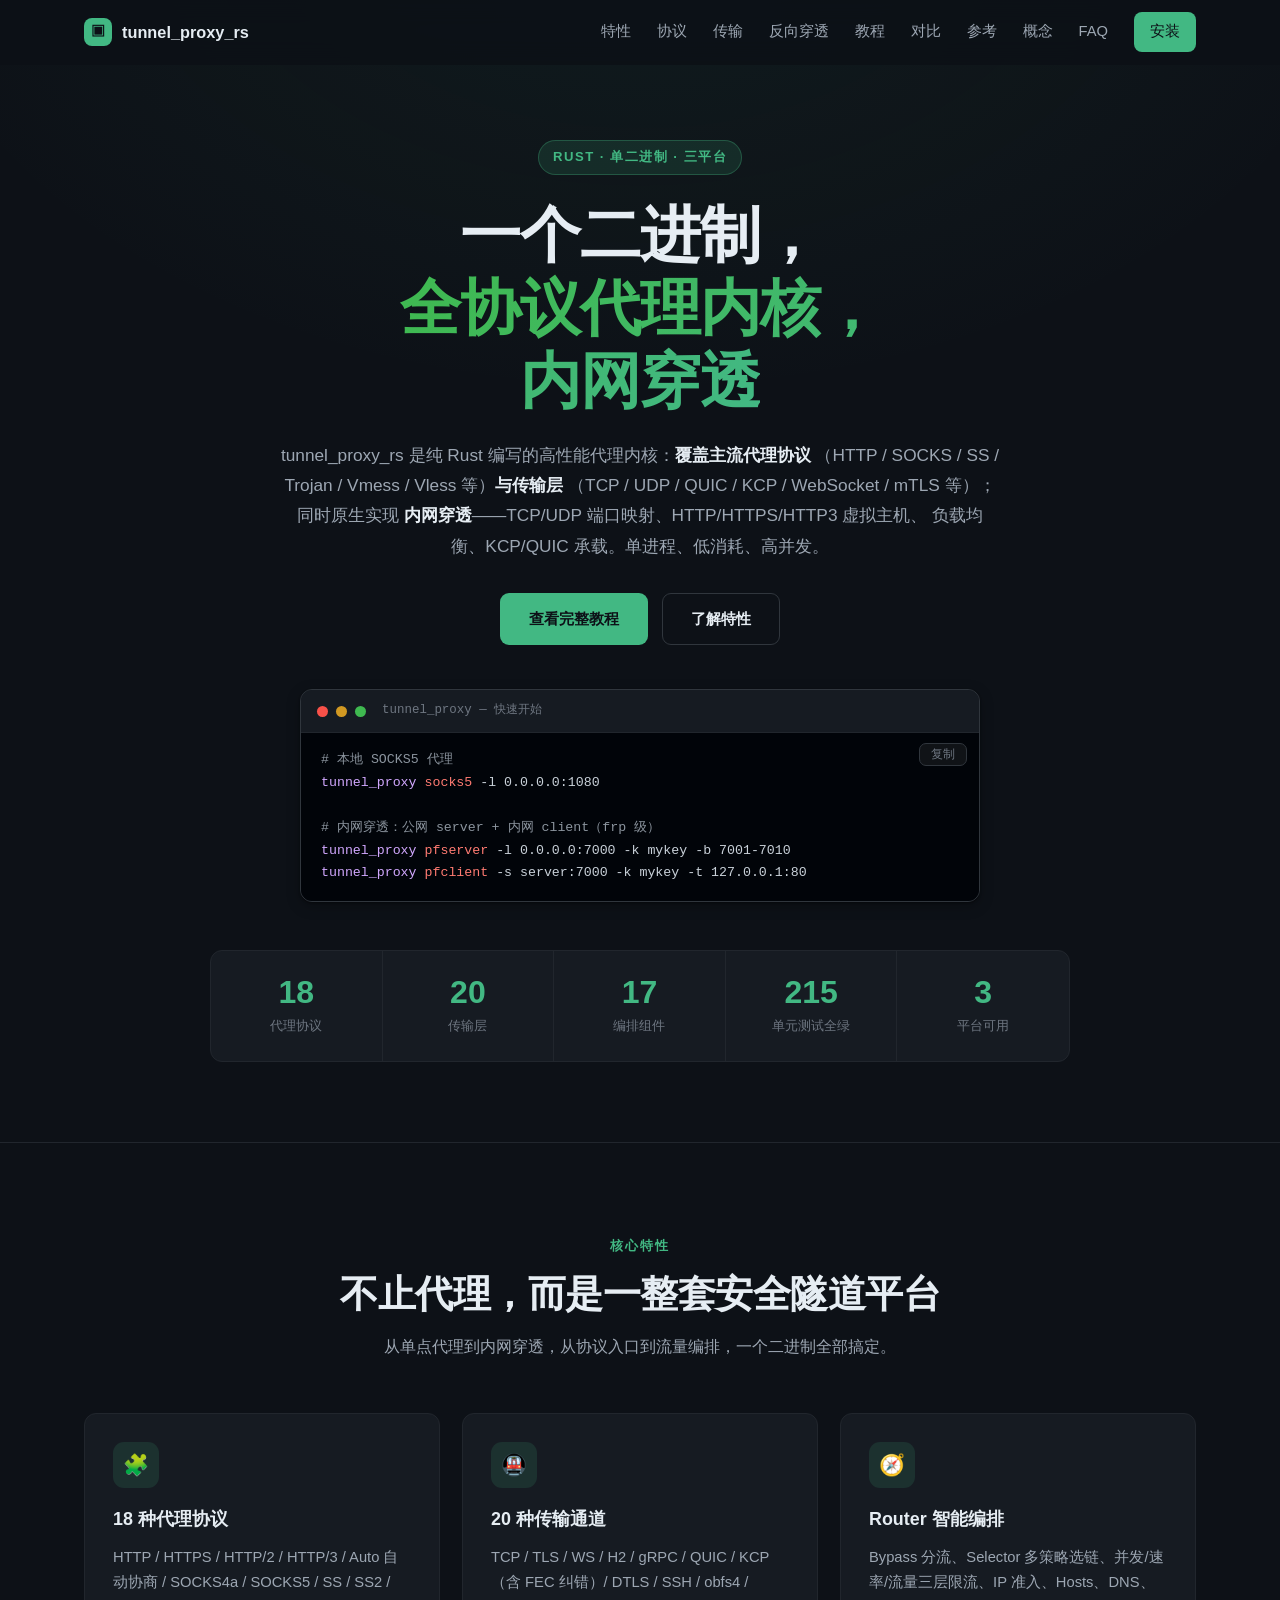
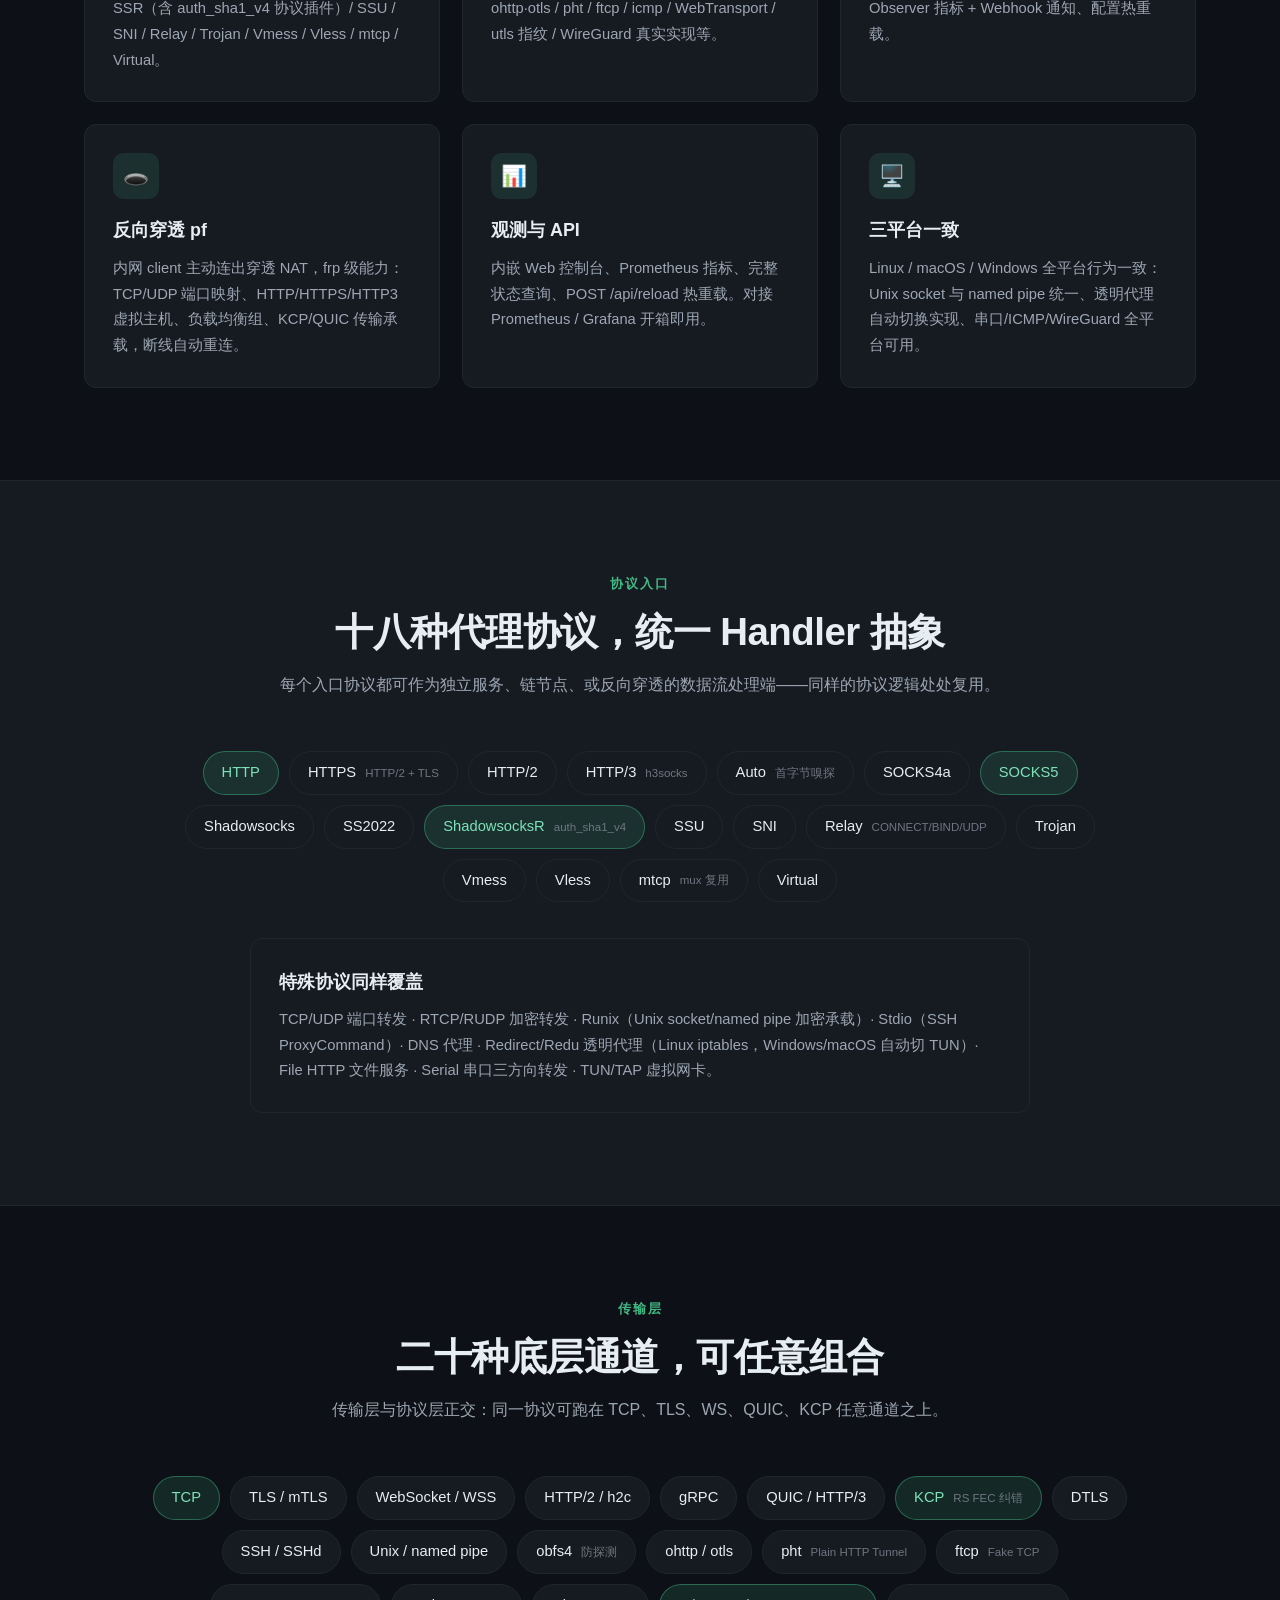
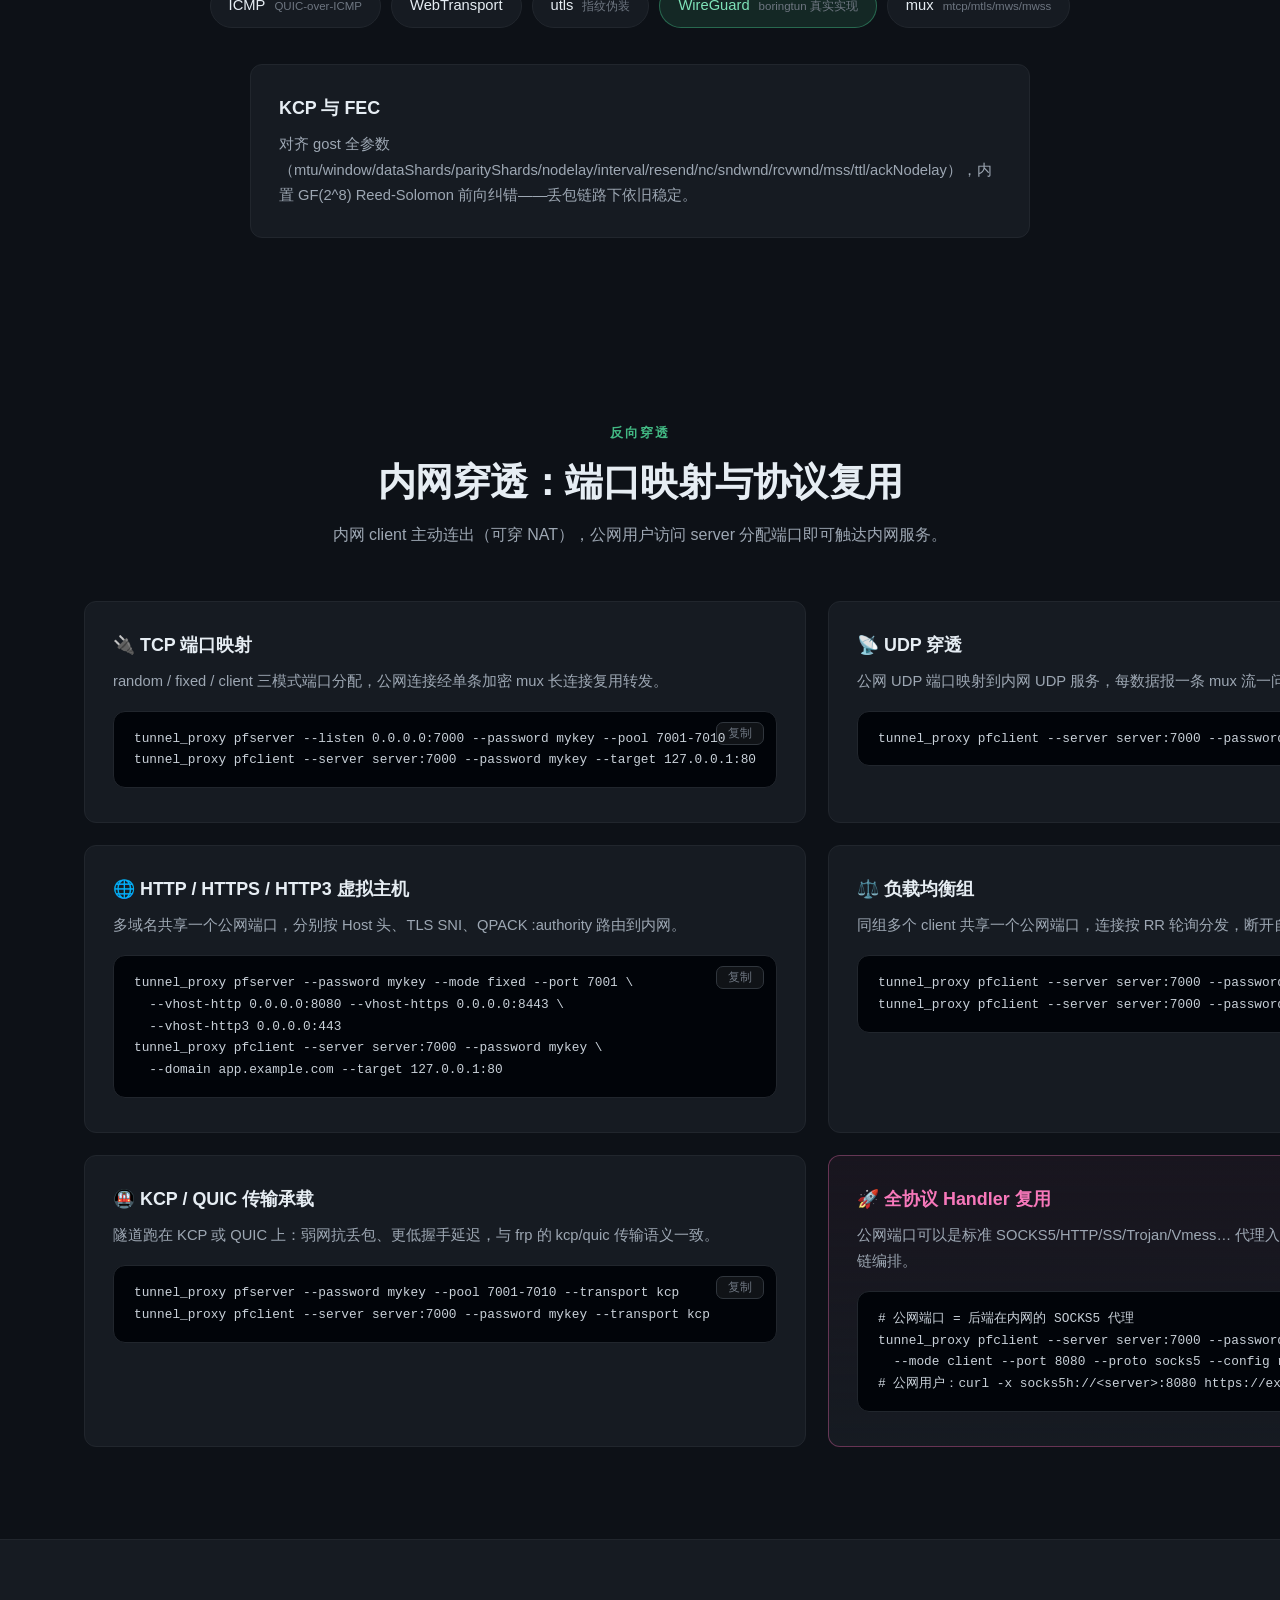
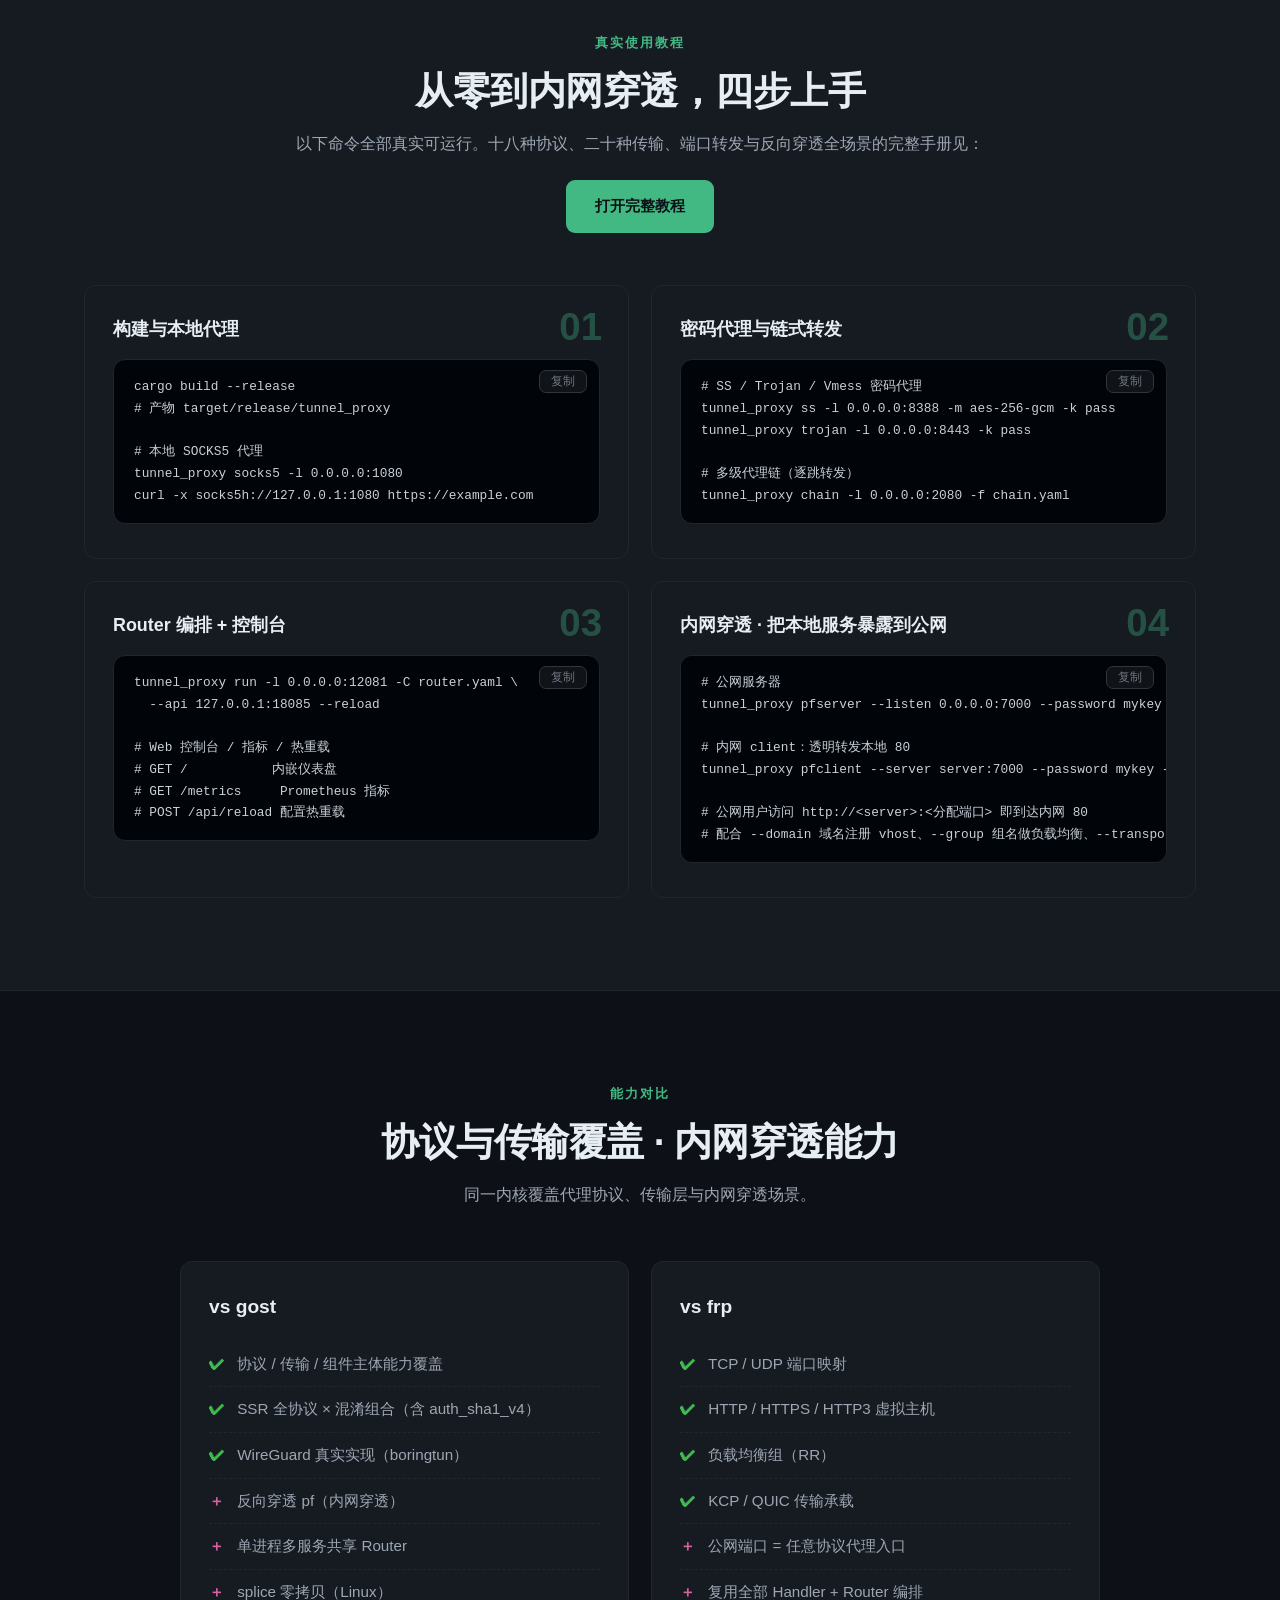
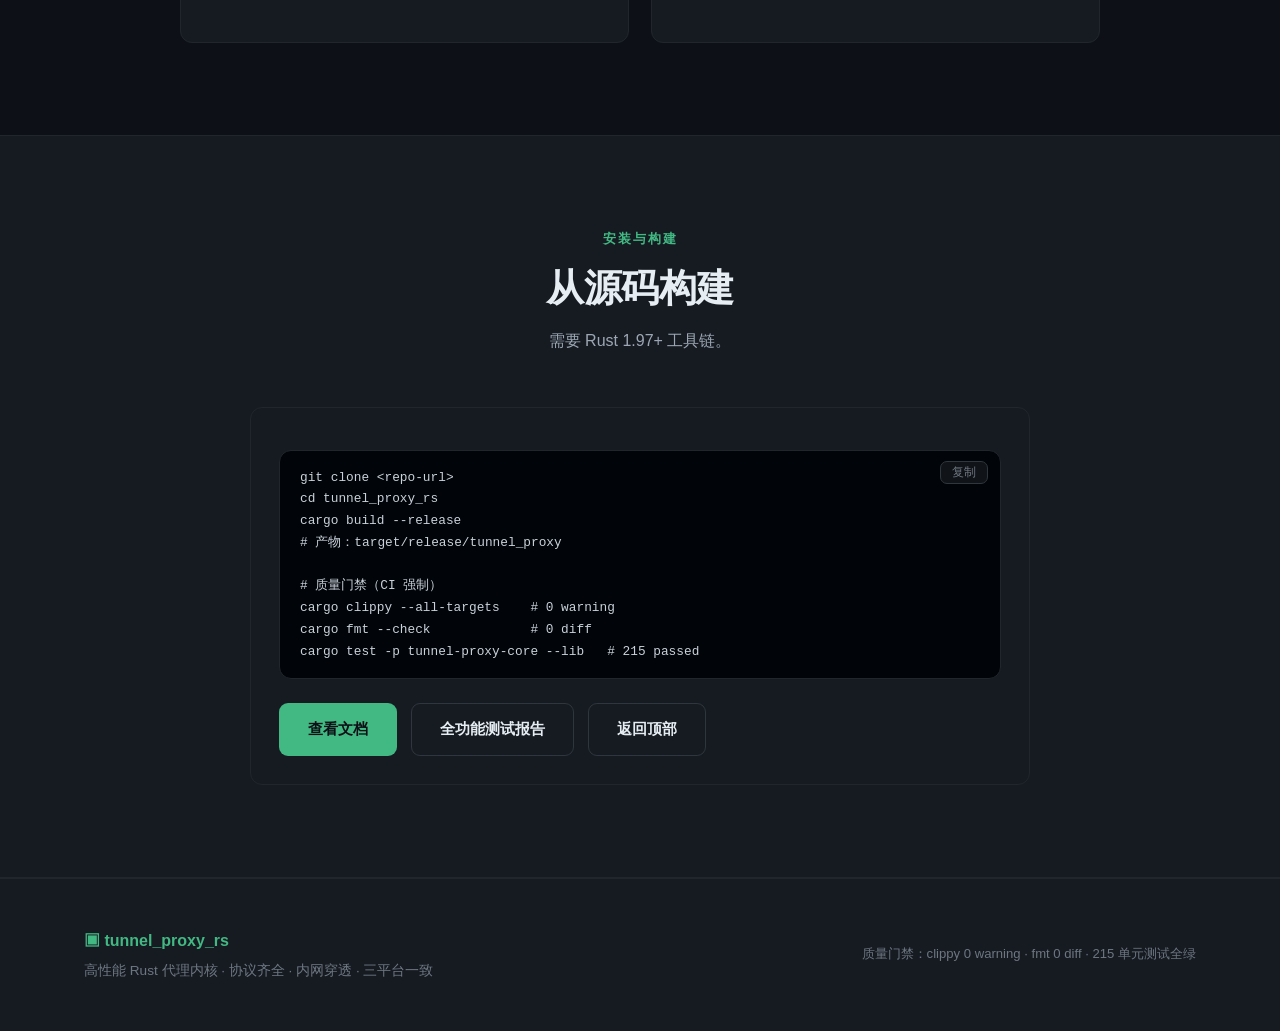
==== index.html @ f5d6103a "up" ====
<!DOCTYPE html>
<html lang="zh-CN">
<head>
<meta charset="UTF-8">
<meta name="viewport" content="width=device-width, initial-scale=1.0">
<title>tunnel_proxy_rs — 全协议代理内核 · 内网穿透</title>
<meta name="description" content="用 Rust 编写的高性能代理内核：覆盖主流代理协议、传输与编排能力，并原生实现内网穿透（TCP/UDP/vhost 全家族/负载均衡/KCP·QUIC 承载）。单一二进制，三平台可用。">
<link rel="stylesheet" href="css/style.css">
<link rel="icon" href="data:image/svg+xml,<svg xmlns='http://www.w3.org/2000/svg' viewBox='0 0 100 100'><text y='.9em' font-size='90'>🕳️</text></svg>">
</head>
<body>

<!-- ======= 导航 ======= -->
<header class="nav" id="nav">
  <div class="nav-inner">
    <a class="brand" href="#top">
      <span class="brand-logo">▣</span>
      <span class="brand-name">tunnel_proxy_rs</span>
    </a>
    <nav class="nav-links">
      <a href="#features">特性</a>
      <a href="#protocols">协议</a>
      <a href="#transports">传输</a>
      <a href="#pf">反向穿透</a>
      <a href="#tutorial">教程</a>
      <a href="#compare">对比</a>
      <a href="reference.html">参考</a>
      <a href="concepts.html">概念</a>
      <a href="faq.html">FAQ</a>
      <a class="nav-cta" href="install.html">安装</a>
    </nav>
    <button class="nav-toggle" id="navToggle" aria-label="菜单">☰</button>
  </div>
</header>

<!-- ======= Hero ======= -->
<section class="hero" id="top">
  <div class="hero-glow"></div>
  <div class="container hero-inner">
    <p class="hero-eyebrow">Rust · 单二进制 · 三平台</p>
    <h1 class="hero-title">
      一个二进制，<br>
      <span class="gradient-text">全协议代理内核，<br>内网穿透</span>
    </h1>
    <p class="hero-sub">
      tunnel_proxy_rs 是纯 Rust 编写的高性能代理内核：<strong>覆盖主流代理协议</strong>
      （HTTP / SOCKS / SS / Trojan / Vmess / Vless 等）<strong>与传输层</strong>
      （TCP / UDP / QUIC / KCP / WebSocket / mTLS 等）；同时原生实现
      <strong>内网穿透</strong>——TCP/UDP 端口映射、HTTP/HTTPS/HTTP3 虚拟主机、
      负载均衡、KCP/QUIC 承载。单进程、低消耗、高并发。
    </p>
    <div class="hero-actions">
      <a class="btn btn-primary" href="tutorial.html">查看完整教程</a>
      <a class="btn btn-ghost" href="#features">了解特性</a>
    </div>
    <div class="hero-window">
      <div class="window-bar">
        <span class="window-dot r"></span>
        <span class="window-dot y"></span>
        <span class="window-dot g"></span>
        <span class="window-title">tunnel_proxy — 快速开始</span>
      </div>
      <div class="window-body">
        <pre><code><span class="c-dim"># 本地 SOCKS5 代理</span>
<span class="c-fn">tunnel_proxy</span> <span class="c-key">socks5</span> -l 0.0.0.0:1080

<span class="c-dim"># 内网穿透：公网 server + 内网 client（frp 级）</span>
<span class="c-fn">tunnel_proxy</span> <span class="c-key">pfserver</span> -l 0.0.0.0:7000 -k mykey -b 7001-7010
<span class="c-fn">tunnel_proxy</span> <span class="c-key">pfclient</span> -s server:7000 -k mykey -t 127.0.0.1:80</code></pre>
      </div>
    </div>
    <div class="hero-stats">
      <div class="stat"><b data-count="18">0</b><span>代理协议</span></div>
      <div class="stat"><b data-count="20">0</b><span>传输层</span></div>
      <div class="stat"><b data-count="17">0</b><span>编排组件</span></div>
      <div class="stat"><b data-count="215">0</b><span>单元测试全绿</span></div>
      <div class="stat"><b data-count="3">0</b><span>平台可用</span></div>
    </div>
  </div>
</section>

<!-- ======= 特性 ======= -->
<section class="section" id="features">
  <div class="container">
    <div class="section-head">
      <p class="eyebrow">核心特性</p>
      <h2 class="section-title">不止代理，而是一整套安全隧道平台</h2>
      <p class="section-desc">从单点代理到内网穿透，从协议入口到流量编排，一个二进制全部搞定。</p>
    </div>
    <div class="feature-grid">
      <div class="card feature-card">
        <div class="card-icon">🧩</div>
        <h3>18 种代理协议</h3>
        <p>HTTP / HTTPS / HTTP/2 / HTTP/3 / Auto 自动协商 / SOCKS4a / SOCKS5 / SS / SS2 / SSR（含 auth_sha1_v4 协议插件）/ SSU / SNI / Relay / Trojan / Vmess / Vless / mtcp / Virtual。</p>
      </div>
      <div class="card feature-card">
        <div class="card-icon">🚇</div>
        <h3>20 种传输通道</h3>
        <p>TCP / TLS / WS / H2 / gRPC / QUIC / KCP（含 FEC 纠错）/ DTLS / SSH / obfs4 / ohttp·otls / pht / ftcp / icmp / WebTransport / utls 指纹 / WireGuard 真实实现等。</p>
      </div>
      <div class="card feature-card">
        <div class="card-icon">🧭</div>
        <h3>Router 智能编排</h3>
        <p>Bypass 分流、Selector 多策略选链、并发/速率/流量三层限流、IP 准入、Hosts、DNS、Observer 指标 + Webhook 通知、配置热重载。</p>
      </div>
      <div class="card feature-card">
        <div class="card-icon">🕳️</div>
        <h3>反向穿透 pf</h3>
        <p>内网 client 主动连出穿透 NAT，frp 级能力：TCP/UDP 端口映射、HTTP/HTTPS/HTTP3 虚拟主机、负载均衡组、KCP/QUIC 传输承载，断线自动重连。</p>
      </div>
      <div class="card feature-card">
        <div class="card-icon">📊</div>
        <h3>观测与 API</h3>
        <p>内嵌 Web 控制台、Prometheus 指标、完整状态查询、POST /api/reload 热重载。对接 Prometheus / Grafana 开箱即用。</p>
      </div>
      <div class="card feature-card">
        <div class="card-icon">🖥️</div>
        <h3>三平台一致</h3>
        <p>Linux / macOS / Windows 全平台行为一致：Unix socket 与 named pipe 统一、透明代理自动切换实现、串口/ICMP/WireGuard 全平台可用。</p>
      </div>
    </div>
  </div>
</section>

<!-- ======= 协议 ======= -->
<section class="section section-alt" id="protocols">
  <div class="container">
    <div class="section-head">
      <p class="eyebrow">协议入口</p>
      <h2 class="section-title">十八种代理协议，统一 Handler 抽象</h2>
      <p class="section-desc">每个入口协议都可作为独立服务、链节点、或反向穿透的数据流处理端——同样的协议逻辑处处复用。</p>
    </div>
    <div class="badge-cloud">
      <span class="badge badge-hot">HTTP</span>
      <span class="badge">HTTPS<span class="badge-sub">HTTP/2 + TLS</span></span>
      <span class="badge">HTTP/2</span>
      <span class="badge">HTTP/3<span class="badge-sub">h3socks</span></span>
      <span class="badge">Auto<span class="badge-sub">首字节嗅探</span></span>
      <span class="badge">SOCKS4a</span>
      <span class="badge badge-hot">SOCKS5</span>
      <span class="badge">Shadowsocks</span>
      <span class="badge">SS2022</span>
      <span class="badge badge-hot">ShadowsocksR<span class="badge-sub">auth_sha1_v4</span></span>
      <span class="badge">SSU</span>
      <span class="badge">SNI</span>
      <span class="badge">Relay<span class="badge-sub">CONNECT/BIND/UDP</span></span>
      <span class="badge">Trojan</span>
      <span class="badge">Vmess</span>
      <span class="badge">Vless</span>
      <span class="badge">mtcp<span class="badge-sub">mux 复用</span></span>
      <span class="badge">Virtual</span>
    </div>
    <div class="proto-note card">
      <h3>特殊协议同样覆盖</h3>
      <p>TCP/UDP 端口转发 · RTCP/RUDP 加密转发 · Runix（Unix socket/named pipe 加密承载）· Stdio（SSH ProxyCommand）· DNS 代理 · Redirect/Redu 透明代理（Linux iptables，Windows/macOS 自动切 TUN）· File HTTP 文件服务 · Serial 串口三方向转发 · TUN/TAP 虚拟网卡。</p>
    </div>
  </div>
</section>

<!-- ======= 传输 ======= -->
<section class="section" id="transports">
  <div class="container">
    <div class="section-head">
      <p class="eyebrow">传输层</p>
      <h2 class="section-title">二十种底层通道，可任意组合</h2>
      <p class="section-desc">传输层与协议层正交：同一协议可跑在 TCP、TLS、WS、QUIC、KCP 任意通道之上。</p>
    </div>
    <div class="badge-cloud">
      <span class="badge badge-hot">TCP</span>
      <span class="badge">TLS / mTLS</span>
      <span class="badge">WebSocket / WSS</span>
      <span class="badge">HTTP/2 / h2c</span>
      <span class="badge">gRPC</span>
      <span class="badge">QUIC / HTTP/3</span>
      <span class="badge badge-hot">KCP<span class="badge-sub">RS FEC 纠错</span></span>
      <span class="badge">DTLS</span>
      <span class="badge">SSH / SSHd</span>
      <span class="badge">Unix / named pipe</span>
      <span class="badge">obfs4<span class="badge-sub">防探测</span></span>
      <span class="badge">ohttp / otls</span>
      <span class="badge">pht<span class="badge-sub">Plain HTTP Tunnel</span></span>
      <span class="badge">ftcp<span class="badge-sub">Fake TCP</span></span>
      <span class="badge">ICMP<span class="badge-sub">QUIC-over-ICMP</span></span>
      <span class="badge">WebTransport</span>
      <span class="badge">utls<span class="badge-sub">指纹伪装</span></span>
      <span class="badge badge-hot">WireGuard<span class="badge-sub">boringtun 真实实现</span></span>
      <span class="badge">mux<span class="badge-sub">mtcp/mtls/mws/mwss</span></span>
    </div>
    <div class="transport-note card">
      <h3>KCP 与 FEC</h3>
      <p>对齐 gost 全参数（mtu/window/dataShards/parityShards/nodelay/interval/resend/nc/sndwnd/rcvwnd/mss/ttl/ackNodelay），内置 GF(2^8) Reed-Solomon 前向纠错——丢包链路下依旧稳定。</p>
    </div>
  </div>
</section>

<!-- ======= 反向穿透 pf ======= -->
<section class="section section-pf" id="pf">
  <div class="container">
    <div class="section-head">
      <p class="eyebrow">反向穿透</p>
      <h2 class="section-title">内网穿透：端口映射与协议复用</h2>
      <p class="section-desc">内网 client 主动连出（可穿 NAT），公网用户访问 server 分配端口即可触达内网服务。</p>
    </div>
    <div class="pf-grid">
      <div class="card pf-card">
        <h3>🔌 TCP 端口映射</h3>
        <p>random / fixed / client 三模式端口分配，公网连接经单条加密 mux 长连接复用转发。</p>
        <pre><code>tunnel_proxy pfserver --listen 0.0.0.0:7000 --password mykey --pool 7001-7010
tunnel_proxy pfclient --server server:7000 --password mykey --target 127.0.0.1:80</code></pre>
      </div>
      <div class="card pf-card">
        <h3>📡 UDP 穿透</h3>
        <p>公网 UDP 端口映射到内网 UDP 服务，每数据报一条 mux 流一问一答（DNS 等场景）。</p>
        <pre><code>tunnel_proxy pfclient --server server:7000 --password mykey --udp 127.0.0.1:5353</code></pre>
      </div>
      <div class="card pf-card">
        <h3>🌐 HTTP / HTTPS / HTTP3 虚拟主机</h3>
        <p>多域名共享一个公网端口，分别按 Host 头、TLS SNI、QPACK :authority 路由到内网。</p>
        <pre><code>tunnel_proxy pfserver --password mykey --mode fixed --port 7001 \
  --vhost-http 0.0.0.0:8080 --vhost-https 0.0.0.0:8443 \
  --vhost-http3 0.0.0.0:443
tunnel_proxy pfclient --server server:7000 --password mykey \
  --domain app.example.com --target 127.0.0.1:80</code></pre>
      </div>
      <div class="card pf-card">
        <h3>⚖️ 负载均衡组</h3>
        <p>同组多个 client 共享一个公网端口，连接按 RR 轮询分发，断开自动移出成员。</p>
        <pre><code>tunnel_proxy pfclient --server server:7000 --password mykey --group web --target 127.0.0.1:8081
tunnel_proxy pfclient --server server:7000 --password mykey --group web --target 127.0.0.1:8082</code></pre>
      </div>
      <div class="card pf-card">
        <h3>🚇 KCP / QUIC 传输承载</h3>
        <p>隧道跑在 KCP 或 QUIC 上：弱网抗丢包、更低握手延迟，与 frp 的 kcp/quic 传输语义一致。</p>
        <pre><code>tunnel_proxy pfserver --password mykey --pool 7001-7010 --transport kcp
tunnel_proxy pfclient --server server:7000 --password mykey --transport kcp</code></pre>
      </div>
      <div class="card pf-card pf-card-highlight">
        <h3>🚀 全协议 Handler 复用</h3>
        <p>公网端口可以是标准 SOCKS5/HTTP/SS/Trojan/Vmess… 代理入口，协议解析全部发生在内网侧，还能挂载 Router 链编排。</p>
        <pre><code># 公网端口 = 后端在内网的 SOCKS5 代理
tunnel_proxy pfclient --server server:7000 --password mykey \
  --mode client --port 8080 --proto socks5 --config router.yaml
# 公网用户：curl -x socks5h://&lt;server&gt;:8080 https://example.com</code></pre>
      </div>
    </div>
  </div>
</section>

<!-- ======= 教程 ======= -->
<section class="section section-alt" id="tutorial">
  <div class="container">
    <div class="section-head">
      <p class="eyebrow">真实使用教程</p>
      <h2 class="section-title">从零到内网穿透，四步上手</h2>
      <p class="section-desc">以下命令全部真实可运行。十八种协议、二十种传输、端口转发与反向穿透全场景的完整手册见：</p>
      <div style="margin-top: 22px;">
        <a class="btn btn-primary" href="tutorial.html">打开完整教程</a>
      </div>
    </div>

    <div class="tutorial-grid">
      <div class="tutorial-step card">
        <div class="step-num">01</div>
        <h3>构建与本地代理</h3>
        <pre><code>cargo build --release
# 产物 target/release/tunnel_proxy

# 本地 SOCKS5 代理
tunnel_proxy socks5 -l 0.0.0.0:1080
curl -x socks5h://127.0.0.1:1080 https://example.com</code></pre>
      </div>

      <div class="tutorial-step card">
        <div class="step-num">02</div>
        <h3>密码代理与链式转发</h3>
        <pre><code># SS / Trojan / Vmess 密码代理
tunnel_proxy ss -l 0.0.0.0:8388 -m aes-256-gcm -k pass
tunnel_proxy trojan -l 0.0.0.0:8443 -k pass

# 多级代理链（逐跳转发）
tunnel_proxy chain -l 0.0.0.0:2080 -f chain.yaml</code></pre>
      </div>

      <div class="tutorial-step card">
        <div class="step-num">03</div>
        <h3>Router 编排 + 控制台</h3>
        <pre><code>tunnel_proxy run -l 0.0.0.0:12081 -C router.yaml \
  --api 127.0.0.1:18085 --reload

# Web 控制台 / 指标 / 热重载
# GET /           内嵌仪表盘
# GET /metrics     Prometheus 指标
# POST /api/reload 配置热重载</code></pre>
      </div>

      <div class="tutorial-step card">
        <div class="step-num">04</div>
        <h3>内网穿透 · 把本地服务暴露到公网</h3>
        <pre><code># 公网服务器
tunnel_proxy pfserver --listen 0.0.0.0:7000 --password mykey --pool 7001-7010

# 内网 client：透明转发本地 80
tunnel_proxy pfclient --server server:7000 --password mykey --target 127.0.0.1:80

# 公网用户访问 http://&lt;server&gt;:&lt;分配端口&gt; 即到达内网 80
# 配合 --domain 域名注册 vhost、--group 组名做负载均衡、--transport 换 KCP/QUIC</code></pre>
      </div>
    </div>
  </div>
</section>

<!-- ======= 对比 ======= -->
<section class="section" id="compare">
  <div class="container">
    <div class="section-head">
      <p class="eyebrow">能力对比</p>
      <h2 class="section-title">协议与传输覆盖 · 内网穿透能力</h2>
      <p class="section-desc">同一内核覆盖代理协议、传输层与内网穿透场景。</p>
    </div>
    <div class="compare-grid">
      <div class="card compare-card">
        <h3>vs gost</h3>
        <ul>
          <li><span class="ok">✔</span> 协议 / 传输 / 组件主体能力覆盖</li>
          <li><span class="ok">✔</span> SSR 全协议 × 混淆组合（含 auth_sha1_v4）</li>
          <li><span class="ok">✔</span> WireGuard 真实实现（boringtun）</li>
          <li><span class="plus">＋</span> 反向穿透 pf（内网穿透）</li>
          <li><span class="plus">＋</span> 单进程多服务共享 Router</li>
          <li><span class="plus">＋</span> splice 零拷贝（Linux）</li>
        </ul>
      </div>
      <div class="card compare-card">
        <h3>vs frp</h3>
        <ul>
          <li><span class="ok">✔</span> TCP / UDP 端口映射</li>
          <li><span class="ok">✔</span> HTTP / HTTPS / HTTP3 虚拟主机</li>
          <li><span class="ok">✔</span> 负载均衡组（RR）</li>
          <li><span class="ok">✔</span> KCP / QUIC 传输承载</li>
          <li><span class="plus">＋</span> 公网端口 = 任意协议代理入口</li>
          <li><span class="plus">＋</span> 复用全部 Handler + Router 编排</li>
        </ul>
      </div>
    </div>
  </div>
</section>

<!-- ======= 安装 ======= -->
<section class="section section-alt" id="install">
  <div class="container">
    <div class="section-head">
      <p class="eyebrow">安装与构建</p>
      <h2 class="section-title">从源码构建</h2>
      <p class="section-desc">需要 Rust 1.97+ 工具链。</p>
    </div>
    <div class="install-box card">
      <pre><code>git clone &lt;repo-url&gt;
cd tunnel_proxy_rs
cargo build --release
# 产物：target/release/tunnel_proxy

# 质量门禁（CI 强制）
cargo clippy --all-targets    # 0 warning
cargo fmt --check             # 0 diff
cargo test -p tunnel-proxy-core --lib   # 215 passed</code></pre>
      <div class="install-links">
        <a class="btn btn-primary" href="https://gost.run/" target="_blank" rel="noopener">查看文档</a>
        <a class="btn btn-ghost" href="../docs/test-report-2026-08-29.md">全功能测试报告</a>
        <a class="btn btn-ghost" href="#top">返回顶部</a>
      </div>
    </div>
  </div>
</section>

<!-- ======= 页脚 ======= -->
<footer class="footer">
  <div class="container footer-inner">
    <div>
      <p class="footer-brand">▣ tunnel_proxy_rs</p>
      <p class="footer-desc">高性能 Rust 代理内核 · 协议齐全 · 内网穿透 · 三平台一致</p>
    </div>
    <p class="footer-meta">质量门禁：clippy 0 warning · fmt 0 diff · 215 单元测试全绿</p>
  </div>
</footer>

<script src="js/main.js"></script>
</body>
</html>
---- css/style.css ----
/* ============================================================
   tunnel_proxy_rs 官网样式
   程序员友好暗色：GitHub Dark / VS Code Dark+ 风格
   中性深灰（非蓝青、非紫粉、非亮白），低饱和、专业、护眼
   强调色：克制绿 #42b883
   ============================================================ */
:root {
  --bg: #0d1117;
  --bg-alt: #161b22;
  --bg-soft: #161b22;
  --code-bg: #010409;
  --code-text: #c9d1d9;
  --code-keyword: #ff7b72;
  --code-string: #a5d6ff;
  --code-comment: #8b949e;
  --code-fn: #d2a8ff;
  --border: #21262d;
  --border-strong: #30363d;
  --text: #e6edf3;
  --text-dim: #9da7b3;
  --text-faint: #6e7681;
  --brand: #42b883;
  --brand-dark: #3fb950;
  --brand-soft: rgba(66, 184, 131, 0.14);
  --green: #3fb950;
  --amber: #d29922;
  --pink: #db61a2;
  --radius: 12px;
  --radius-sm: 8px;
  --shadow: 0 1px 2px rgba(0,0,0,0.4), 0 4px 14px rgba(0,0,0,0.25);
  --shadow-hover: 0 2px 4px rgba(0,0,0,0.4), 0 10px 26px rgba(66, 184, 131, 0.12);
  --mono: "JetBrains Mono", "Fira Code", "Cascadia Code", Consolas, monospace;
}

* { margin: 0; padding: 0; box-sizing: border-box; }
html { scroll-behavior: smooth; scroll-padding-top: 76px; }
body {
  font-family: -apple-system, BlinkMacSystemFont, "Segoe UI", "PingFang SC", "Hiragino Sans GB", "Microsoft YaHei", "Noto Sans SC", sans-serif;
  background: var(--bg);
  color: var(--text);
  line-height: 1.75;
  -webkit-font-smoothing: antialiased;
  overflow-x: hidden;
}
a { color: var(--brand); text-decoration: none; }
a:hover { color: #5cd699; }
code, kbd {
  font-family: var(--mono);
  font-size: 0.86em;
  background: var(--brand-soft);
  color: #7ee2b8;
  padding: 0.12em 0.4em;
  border-radius: 5px;
}
pre {
  background: var(--code-bg);
  border: 1px solid var(--border);
  border-radius: 12px;
  padding: 16px 20px;
  overflow-x: auto;
  margin: 14px 0 6px;
  position: relative;
}
pre code { background: none; border: none; padding: 0; color: var(--code-text); font-size: 0.8rem; line-height: 1.7; display: block; }
.c-dim { color: var(--code-comment); }
.c-key { color: var(--code-keyword); }
.c-str { color: var(--code-string); }
.c-fn { color: var(--code-fn); }
.container { max-width: 1160px; margin: 0 auto; padding: 0 24px; }

/* ============ 导航 ============ */
.nav {
  position: fixed; top: 0; left: 0; right: 0; z-index: 100;
  background: rgba(13, 17, 23, 0.82);
  backdrop-filter: blur(12px);
  -webkit-backdrop-filter: blur(12px);
  border-bottom: 1px solid transparent;
  transition: border-color 0.3s, box-shadow 0.3s;
}
.nav.scrolled { border-bottom-color: var(--border); box-shadow: 0 2px 12px rgba(0,0,0,0.4); }
.nav-inner {
  max-width: 1160px; margin: 0 auto; padding: 0 24px;
  height: 64px; display: flex; align-items: center; justify-content: space-between;
}
.brand { display: flex; align-items: center; gap: 10px; color: var(--text); font-weight: 700; font-size: 1.02rem; }
.brand:hover { color: var(--text); }
.brand-logo {
  width: 28px; height: 28px; border-radius: 8px;
  background: var(--brand);
  display: inline-flex; align-items: center; justify-content: center;
  color: #0d1117; font-size: 0.9rem; font-weight: 800;
}
.nav-links { display: flex; align-items: center; gap: 26px; }
.nav-links a { color: var(--text-dim); font-size: 0.92rem; font-weight: 500; transition: color 0.2s; }
.nav-links a:hover { color: var(--text); }
.nav-cta {
  background: var(--brand); color: #0d1117 !important;
  padding: 7px 16px; border-radius: 8px; font-weight: 700;
  transition: background 0.2s, transform 0.15s;
}
.nav-cta:hover { background: #5cd699; color: #0d1117 !important; transform: translateY(-1px); }
.nav-toggle { display: none; background: none; border: 1px solid var(--border-strong); color: var(--text); border-radius: 8px; padding: 6px 12px; cursor: pointer; font-size: 1.15rem; }

/* ============ Hero（克制暗色，无花哨光晕） ============ */
.hero {
  position: relative;
  padding: 140px 0 80px;
  background:
    radial-gradient(ellipse 60% 45% at 50% -10%, rgba(66, 184, 131, 0.07), transparent),
    var(--bg);
  border-bottom: 1px solid var(--border);
}
.hero-inner { text-align: center; }
.hero-eyebrow {
  display: inline-flex; align-items: center; gap: 8px;
  color: var(--brand); font-size: 0.82rem; font-weight: 600;
  letter-spacing: 1.5px; text-transform: uppercase;
  border: 1px solid rgba(66, 184, 131, 0.3);
  background: var(--brand-soft);
  padding: 5px 14px; border-radius: 999px;
  margin-bottom: 24px;
}
.hero-eyebrow .dot { width: 6px; height: 6px; border-radius: 50%; background: var(--green); }
.hero-title {
  font-size: clamp(2.3rem, 5.5vw, 3.8rem);
  font-weight: 800; line-height: 1.2; letter-spacing: -1px;
  color: var(--text);
}
.gradient-text {
  background: linear-gradient(120deg, #3fb950, #42b883);
  -webkit-background-clip: text; background-clip: text;
  -webkit-text-fill-color: transparent; color: transparent;
}
.hero-sub {
  max-width: 720px; margin: 22px auto 0;
  color: var(--text-dim); font-size: 1.08rem;
}
.hero-sub strong { color: var(--text); }
.hero-actions { margin-top: 32px; display: flex; gap: 14px; justify-content: center; flex-wrap: wrap; }

.btn {
  display: inline-block; padding: 12px 28px;
  border-radius: 9px; font-weight: 600; font-size: 0.95rem;
  transition: transform 0.15s, box-shadow 0.2s, background 0.2s, border-color 0.2s;
  cursor: pointer; border: 1px solid transparent;
}
.btn:hover { transform: translateY(-2px); }
.btn-primary { background: var(--brand); color: #0d1117; font-weight: 700; }
.btn-primary:hover { background: #5cd699; }
.btn-ghost { border-color: var(--border-strong); color: var(--text); background: transparent; }
.btn-ghost:hover { border-color: var(--brand); color: var(--brand); }

.hero-window {
  max-width: 680px; margin: 44px auto 0; text-align: left;
  border: 1px solid var(--border-strong);
  border-radius: 12px;
  overflow: hidden;
  box-shadow: var(--shadow);
  background: var(--bg-alt);
}
.window-bar {
  display: flex; align-items: center; gap: 8px;
  padding: 10px 16px;
  background: var(--bg-soft);
  border-bottom: 1px solid var(--border);
}
.window-dot { width: 11px; height: 11px; border-radius: 50%; }
.window-dot.r { background: #f85149; }
.window-dot.y { background: #d29922; }
.window-dot.g { background: #3fb950; }
.window-title { margin-left: 8px; color: var(--text-faint); font-size: 0.78rem; font-family: var(--mono); }
.window-body { padding: 0; }
.window-body pre { border-radius: 0; margin: 0; border: none; }
.window-body pre code { font-size: 0.83rem; }

.hero-stats {
  margin-top: 48px;
  display: grid; grid-template-columns: repeat(5, 1fr); gap: 0;
  max-width: 860px; margin-left: auto; margin-right: auto;
  border: 1px solid var(--border); border-radius: 12px;
  background: var(--bg-alt);
  overflow: hidden;
}
.stat { padding: 22px 10px; border-right: 1px solid var(--border); }
.stat:last-child { border-right: none; }
.stat b { display: block; font-size: 2rem; font-weight: 800; line-height: 1.2; color: var(--brand); }
.stat span { color: var(--text-faint); font-size: 0.84rem; }

/* ============ Section ============ */
.section { padding: 92px 0; }
.section-alt { background: var(--bg-alt); border-top: 1px solid var(--border); border-bottom: 1px solid var(--border); }
.section-head { text-align: center; max-width: 760px; margin: 0 auto 52px; }
.eyebrow {
  color: var(--brand); font-size: 0.8rem; letter-spacing: 2px;
  text-transform: uppercase; font-weight: 700; margin-bottom: 12px;
}
.section-title { font-size: clamp(1.7rem, 3.4vw, 2.4rem); font-weight: 800; letter-spacing: -0.5px; line-height: 1.3; color: var(--text); }
.section-desc { color: var(--text-dim); margin-top: 14px; }

.feature-grid { display: grid; grid-template-columns: repeat(3, 1fr); gap: 22px; }
.card {
  background: var(--bg-alt);
  border: 1px solid var(--border);
  border-radius: var(--radius);
  padding: 28px;
  transition: transform 0.2s, border-color 0.2s, box-shadow 0.2s;
}
.card:hover {
  transform: translateY(-4px);
  border-color: rgba(66, 184, 131, 0.5);
  box-shadow: var(--shadow-hover);
}
.card-icon {
  width: 46px; height: 46px; border-radius: 11px;
  background: var(--brand-soft);
  display: flex; align-items: center; justify-content: center;
  font-size: 1.3rem; margin-bottom: 16px;
}
.card h3 { font-size: 1.12rem; margin-bottom: 9px; font-weight: 700; color: var(--text); }
.card p { color: var(--text-dim); font-size: 0.92rem; }

.badge-cloud { display: flex; flex-wrap: wrap; gap: 10px; justify-content: center; max-width: 1000px; margin: 0 auto; }
.badge {
  display: inline-flex; align-items: center; gap: 9px;
  padding: 8px 18px; border-radius: 999px;
  border: 1px solid var(--border);
  background: var(--bg-alt); color: var(--text);
  font-size: 0.92rem; font-weight: 500;
  transition: transform 0.15s, border-color 0.15s, box-shadow 0.15s;
}
.badge:hover { transform: translateY(-2px); border-color: var(--brand); box-shadow: 0 4px 14px rgba(66, 184, 131, 0.12); }
.badge-hot { border-color: rgba(66, 184, 131, 0.45); color: #7ee2b8; background: var(--brand-soft); }
.badge-sub { color: var(--text-faint); font-size: 0.72rem; }
.proto-note, .transport-note { max-width: 780px; margin: 36px auto 0; text-align: left; }
.proto-note h3, .transport-note h3 { margin-bottom: 8px; }

.section-pf { position: relative; }
.pf-grid { display: grid; grid-template-columns: repeat(2, 1fr); gap: 22px; }
.pf-card h3 { margin-bottom: 8px; }
.pf-card pre { margin-top: 16px; }
.pf-card-highlight { border-color: rgba(219, 97, 162, 0.4); background: linear-gradient(180deg, rgba(219, 97, 162, 0.06), var(--bg-alt)); }
.pf-card-highlight h3 { color: #f778ba; }

.tutorial-grid { display: grid; grid-template-columns: repeat(2, 1fr); gap: 22px; }
.tutorial-step { position: relative; overflow: hidden; }
.step-num {
  position: absolute; top: 22px; right: 26px;
  font-size: 2.4rem; font-weight: 800; line-height: 1;
  color: rgba(66, 184, 131, 0.35);
}
.tutorial-step h3 { margin-bottom: 12px; }

.compare-grid { display: grid; grid-template-columns: 1fr 1fr; gap: 22px; max-width: 920px; margin: 0 auto; }
.compare-card h3 { margin-bottom: 18px; font-size: 1.2rem; }
.compare-card ul { list-style: none; }
.compare-card li { padding: 9px 0; color: var(--text-dim); font-size: 0.95rem; border-bottom: 1px dashed var(--border); }
.compare-card li:last-child { border-bottom: none; }
.ok { color: var(--green); font-weight: 700; margin-right: 9px; }
.plus { color: var(--pink); font-weight: 700; margin-right: 9px; }

.install-box { max-width: 780px; margin: 0 auto; text-align: left; }
.install-links { margin-top: 24px; display: flex; gap: 14px; }

.footer { border-top: 1px solid var(--border); padding: 48px 0; background: var(--bg-alt); }
.footer-inner { display: flex; justify-content: space-between; align-items: center; gap: 20px; flex-wrap: wrap; }
.footer-brand { font-weight: 700; color: var(--brand); }
.footer-desc { color: var(--text-faint); font-size: 0.85rem; margin-top: 4px; }
.footer-meta { color: var(--text-faint); font-size: 0.82rem; }

/* ============ 教程页 ============ */
.tutorial-layout { display: grid; grid-template-columns: 250px 1fr; gap: 48px; max-width: 1160px; margin: 0 auto; padding: 104px 24px 80px; }
.toc {
  position: sticky; top: 88px; align-self: start;
  max-height: calc(100vh - 110px); overflow-y: auto;
  border-right: 1px solid var(--border);
  padding-right: 20px;
}
.toc-title { font-size: 0.78rem; text-transform: uppercase; letter-spacing: 2px; color: var(--text-faint); font-weight: 700; margin-bottom: 14px; }
.toc a {
  display: block; padding: 6px 12px; border-radius: 7px;
  color: var(--text-dim); font-size: 0.9rem;
  border-left: 2px solid transparent;
  transition: background 0.15s, color 0.15s, border-color 0.15s;
}
.toc a:hover { color: var(--brand); background: var(--bg-soft); }
.toc a.active { color: var(--brand); border-left-color: var(--brand); background: var(--brand-soft); }
.toc a.toc-sub { padding-left: 26px; font-size: 0.84rem; }
.toc a.toc-grp { color: var(--text); font-weight: 700; font-size: 0.92rem; margin-top: 8px; }

.doc { min-width: 0; }
.doc h1 { font-size: 2.1rem; font-weight: 800; letter-spacing: -0.5px; margin-bottom: 8px; color: var(--text); }
.doc .doc-sub { color: var(--text-dim); margin-bottom: 34px; }
.doc h2 {
  font-size: 1.45rem; font-weight: 700; margin: 46px 0 6px;
  padding-bottom: 10px; border-bottom: 1px solid var(--border);
  color: var(--text);
}
.doc h3 { font-size: 1.1rem; font-weight: 700; margin: 28px 0 6px; color: var(--text); }
.doc p { color: var(--text-dim); margin: 10px 0; }
.doc ol { padding-left: 22px; color: var(--text-dim); }
.doc li { margin: 6px 0; }
.doc .hint {
  border-left: 3px solid var(--brand);
  background: var(--brand-soft);
  padding: 12px 18px; border-radius: 0 10px 10px 0;
  color: var(--text-dim); font-size: 0.92rem; margin: 16px 0;
}
.doc .cmd-group { margin: 16px 0; }
.doc table { width: 100%; border-collapse: collapse; margin: 16px 0; font-size: 0.9rem; }
.doc th, .doc td { text-align: left; padding: 10px 14px; border-bottom: 1px solid var(--border); }
.doc th { color: var(--text); font-weight: 600; background: var(--bg-soft); }
.doc td { color: var(--text-dim); }
.doc td code, .doc th code { white-space: nowrap; }
.doc a.inline { border-bottom: 1px dashed; }
.doc kbd { background: var(--bg-soft); border: 1px solid var(--border-strong); border-bottom-width: 2px; border-radius: 6px; padding: 2px 8px; font-size: 0.8em; color: var(--text); }
.badge-list { display: flex; flex-wrap: wrap; gap: 8px; margin: 10px 0; }
.badge-mini {
  padding: 4px 12px; border-radius: 999px; font-size: 0.78rem;
  border: 1px solid var(--border); color: var(--text-dim);
  font-family: var(--mono);
}
.badge-mini.hot { border-color: rgba(66, 184, 131, 0.45); color: #7ee2b8; background: var(--brand-soft); }

.copy-btn {
  position: absolute; top: 10px; right: 12px;
  background: rgba(255, 255, 255, 0.06);
  border: 1px solid var(--border-strong);
  color: var(--text-faint);
  border-radius: 7px; padding: 3px 11px;
  font-size: 0.72rem; cursor: pointer;
  transition: color 0.2s, border-color 0.2s;
  z-index: 2;
}
.copy-btn:hover { color: var(--brand); border-color: var(--brand); }
.copy-btn.copied { color: var(--green); border-color: var(--green); }

@media (max-width: 1180px) {
  .nav-links { gap: 14px; }
  .nav-links a { font-size: 0.84rem; }
  .nav-inner { padding: 0 16px; }
}
@media (max-width: 1000px) {
  .feature-grid, .tutorial-grid, .pf-grid, .compare-grid { grid-template-columns: 1fr 1fr; }
  .tutorial-layout { grid-template-columns: 1fr; }
  .toc { position: static; max-height: none; border-right: none; border-bottom: 1px solid var(--border); padding-bottom: 16px; margin-bottom: 8px; }
  /* 文档区表格 / 代码块窄屏可横向滚动，避免撑破布局 */
  .doc table { display: block; overflow-x: auto; white-space: nowrap; }
  .doc pre { overflow-x: auto; }
}
@media (max-width: 760px) {
  .nav-links { display: none; position: absolute; top: 64px; left: 0; right: 0; background: var(--bg); border-bottom: 1px solid var(--border); flex-direction: column; padding: 16px 24px; gap: 14px; }
  .nav-links.open { display: flex; }
  .nav-toggle { display: block; }
  .hero { padding: 110px 0 56px; }
  .hero-stats { grid-template-columns: repeat(2, 1fr); }
  .stat { border-right: none; border-bottom: 1px solid var(--border); }
  .stat:nth-child(5) { grid-column: span 2; }
  .feature-grid, .tutorial-grid, .pf-grid, .compare-grid { grid-template-columns: 1fr; }
  .section { padding: 60px 0; }
  .doc h1 { font-size: 1.65rem; }
  .doc { padding: 0 4px; }
}

.reveal { opacity: 0; transform: translateY(22px); transition: opacity 0.55s ease, transform 0.55s ease; }
.reveal.visible { opacity: 1; transform: none; }
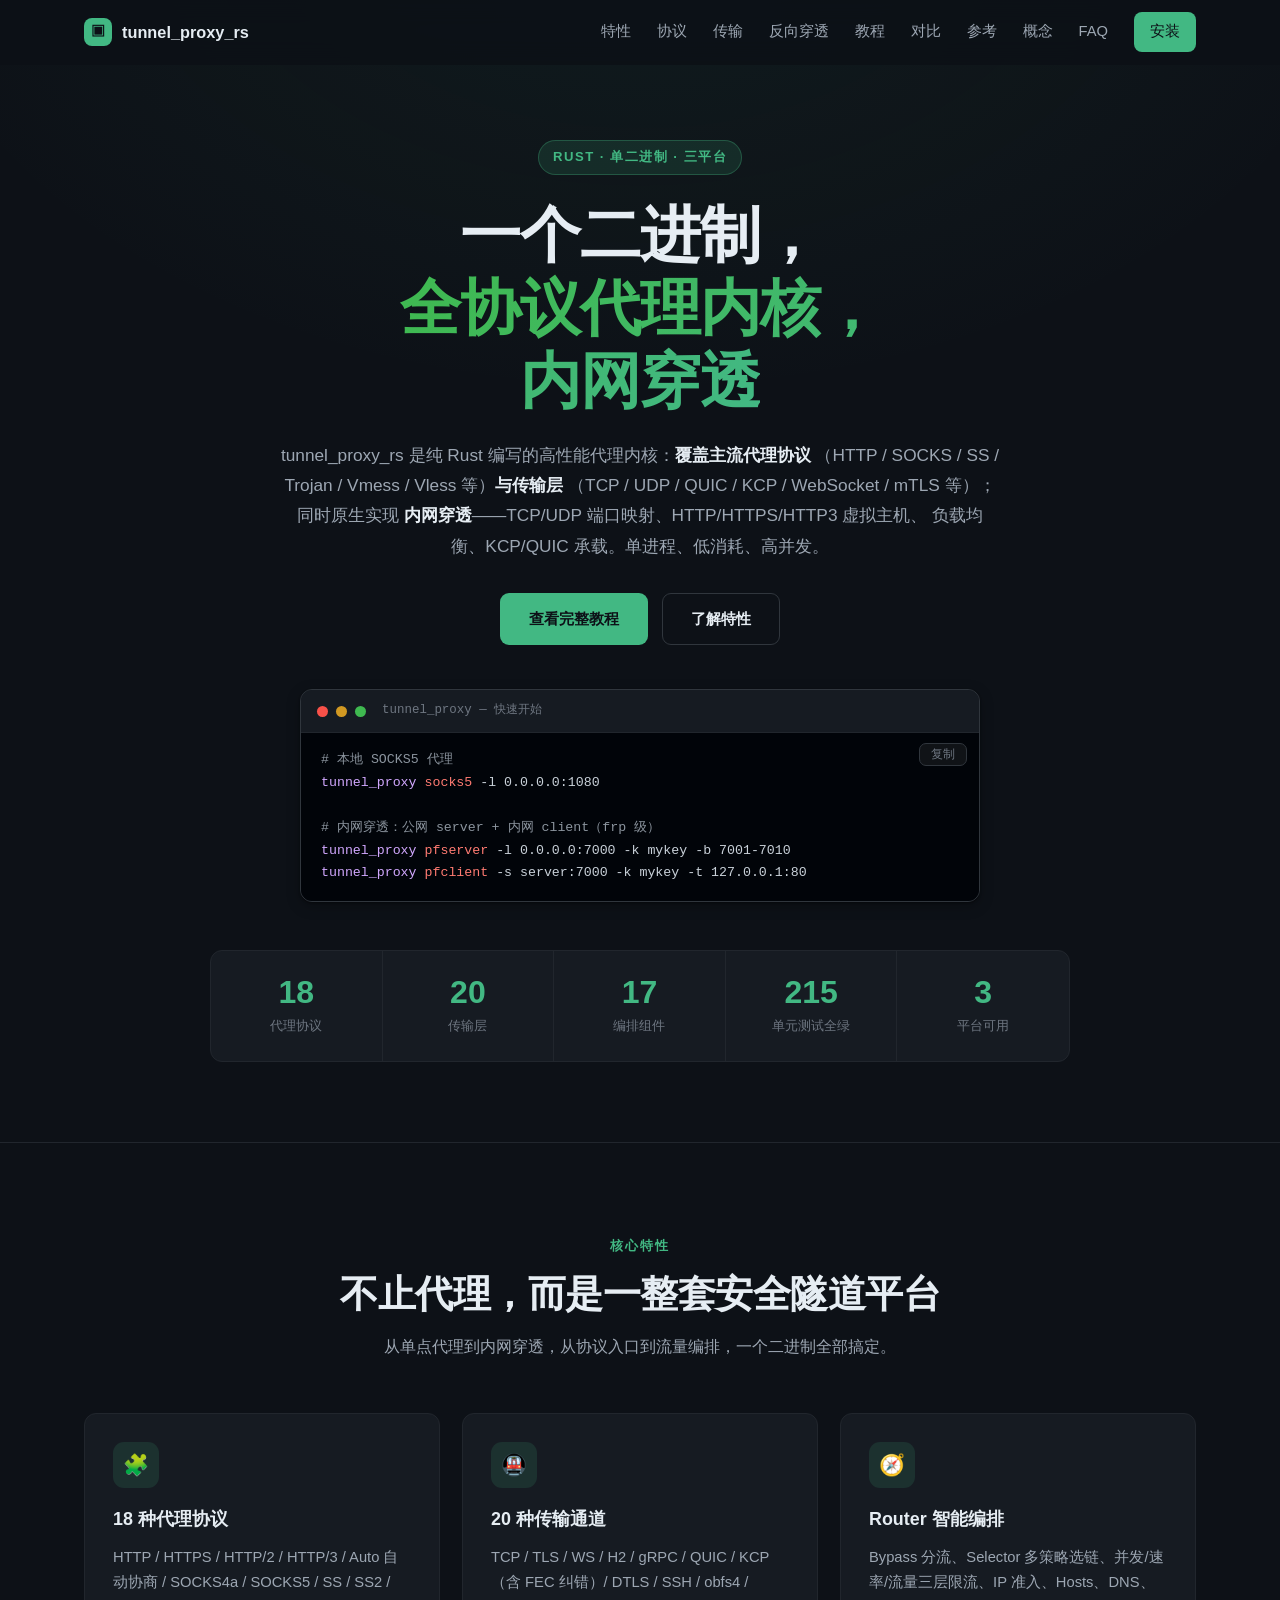
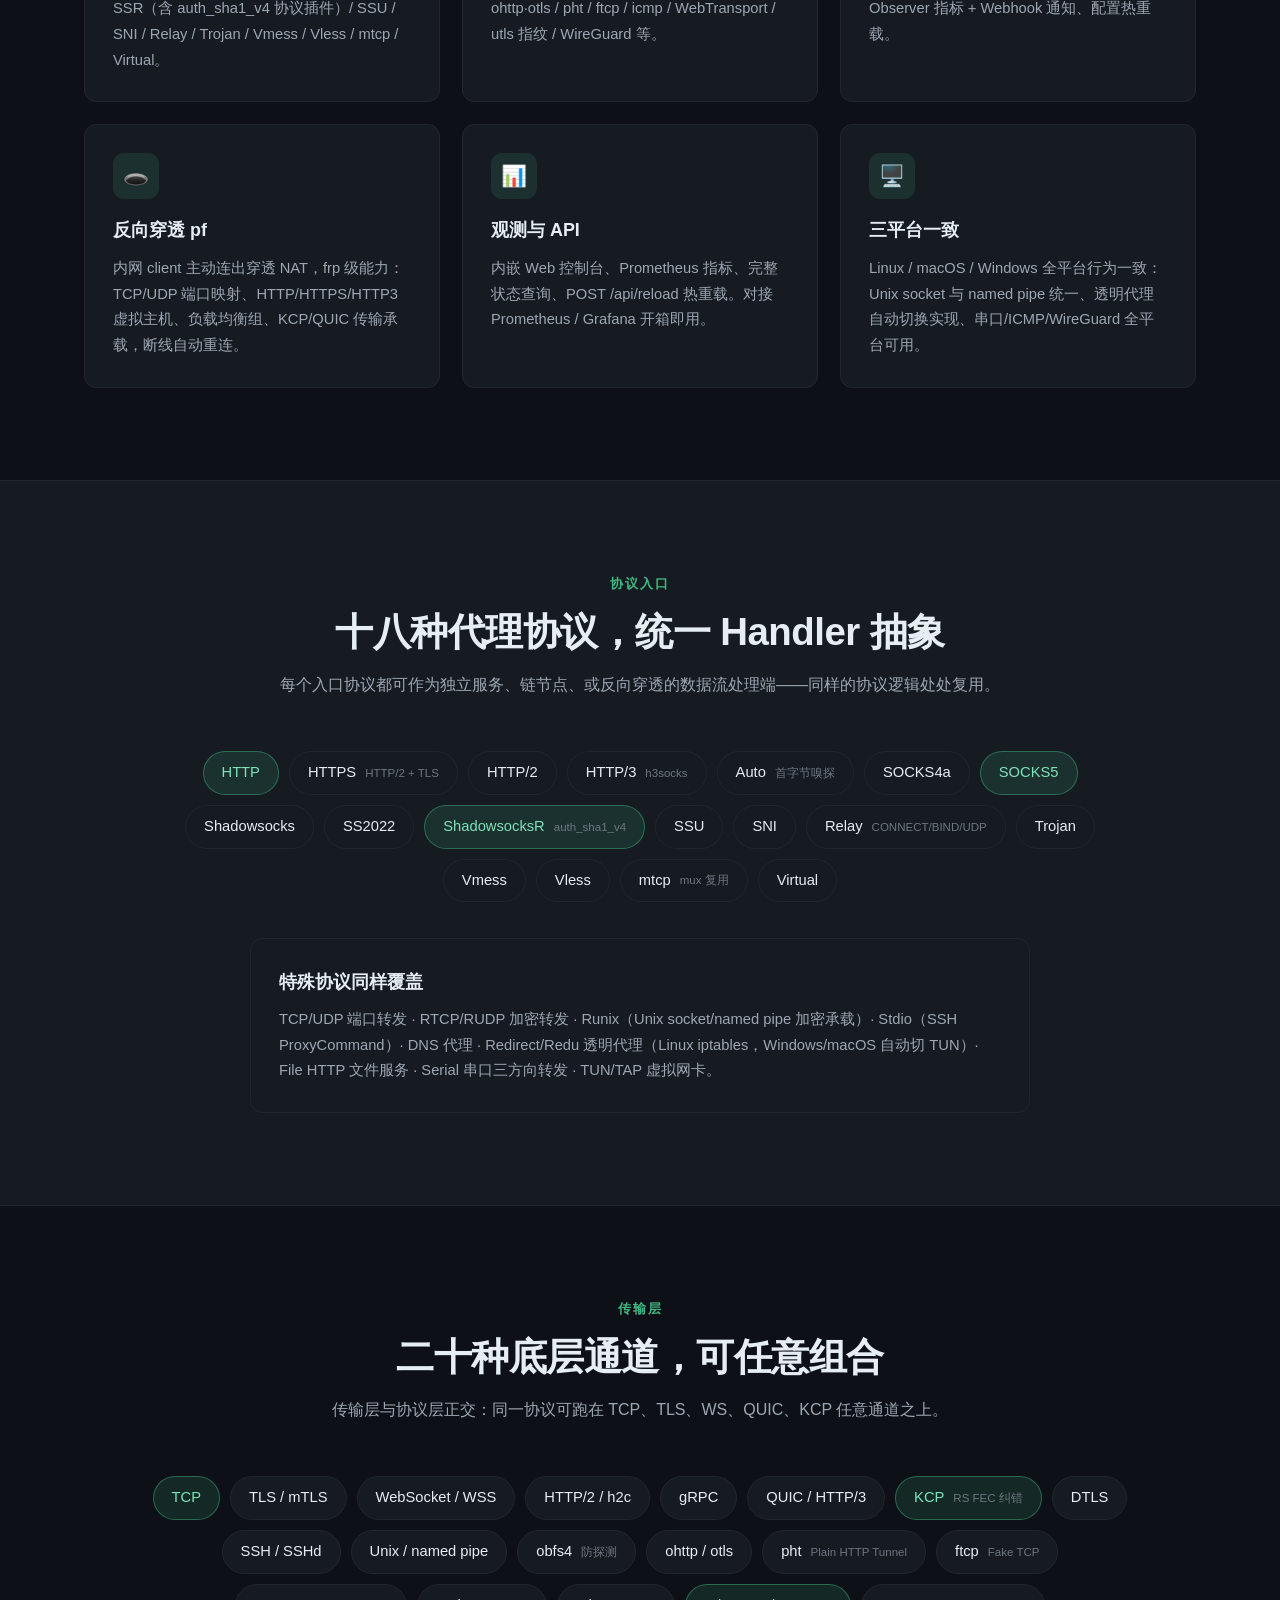
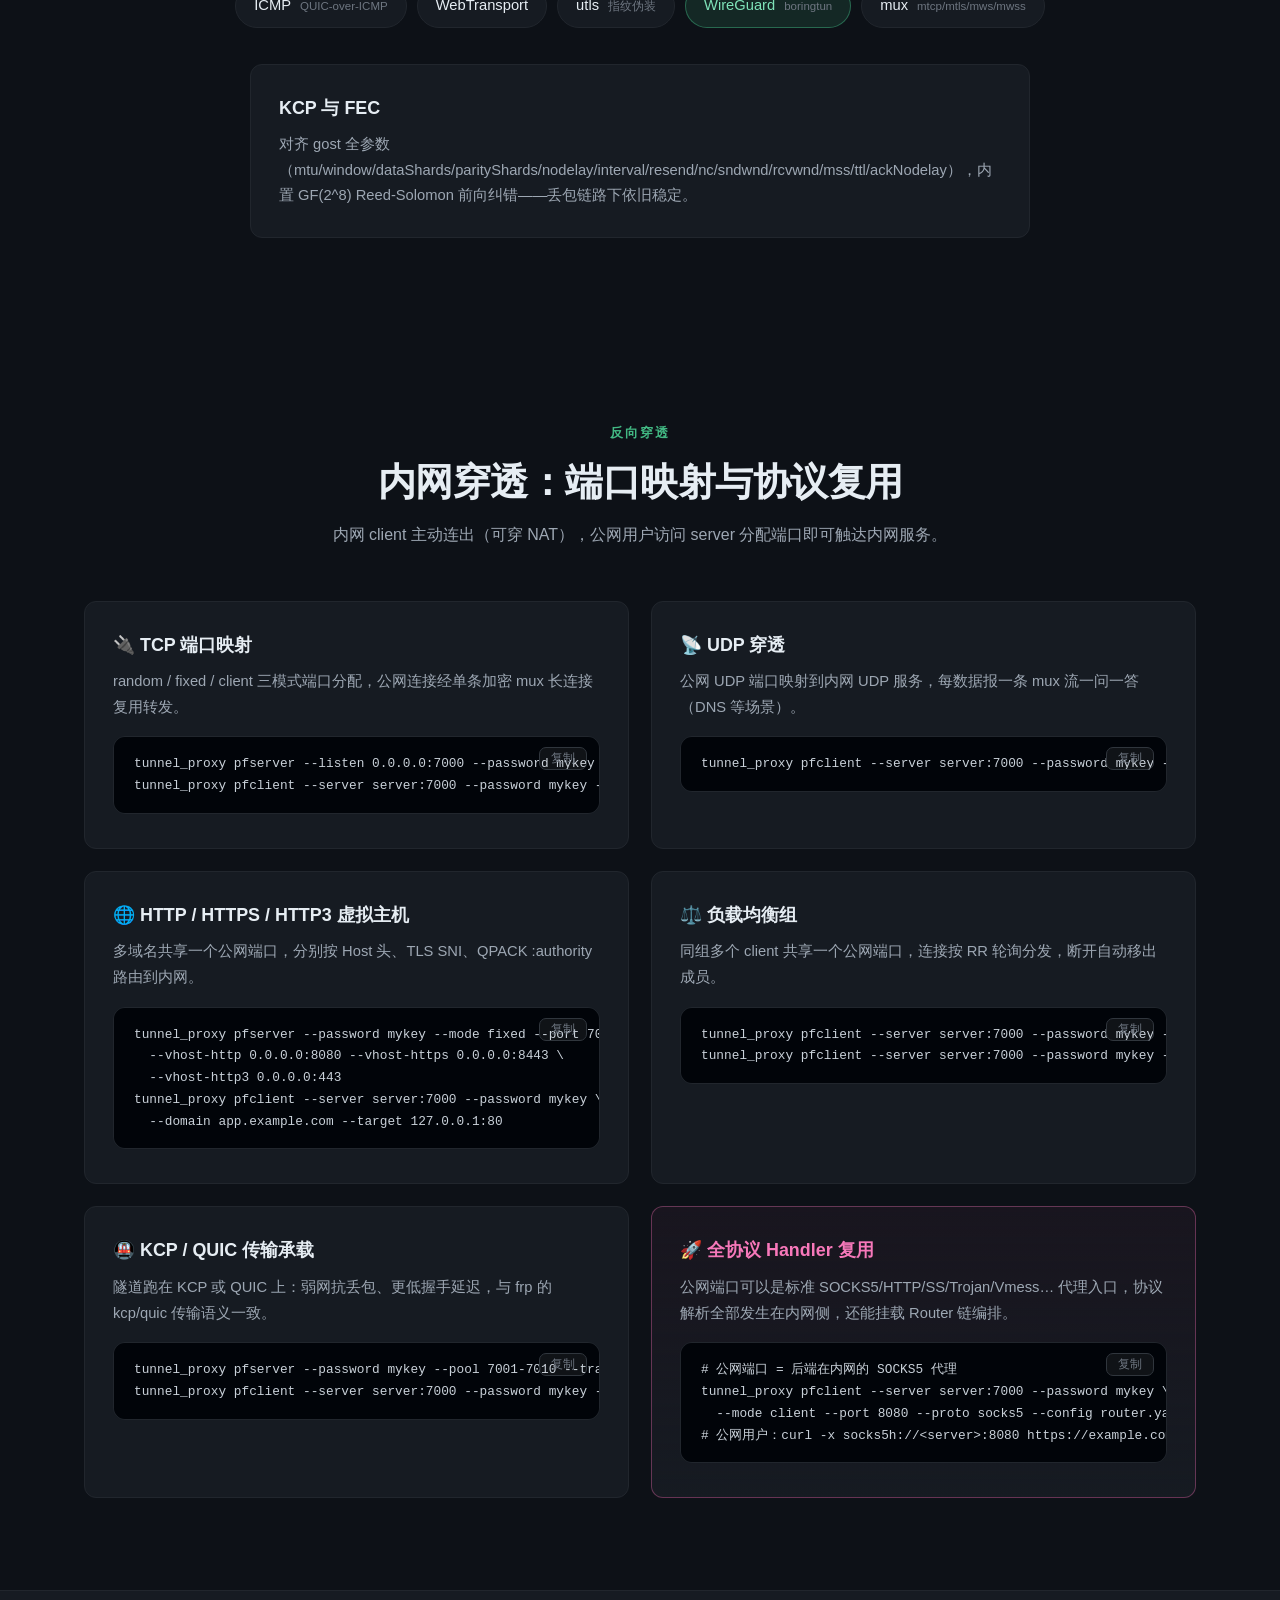
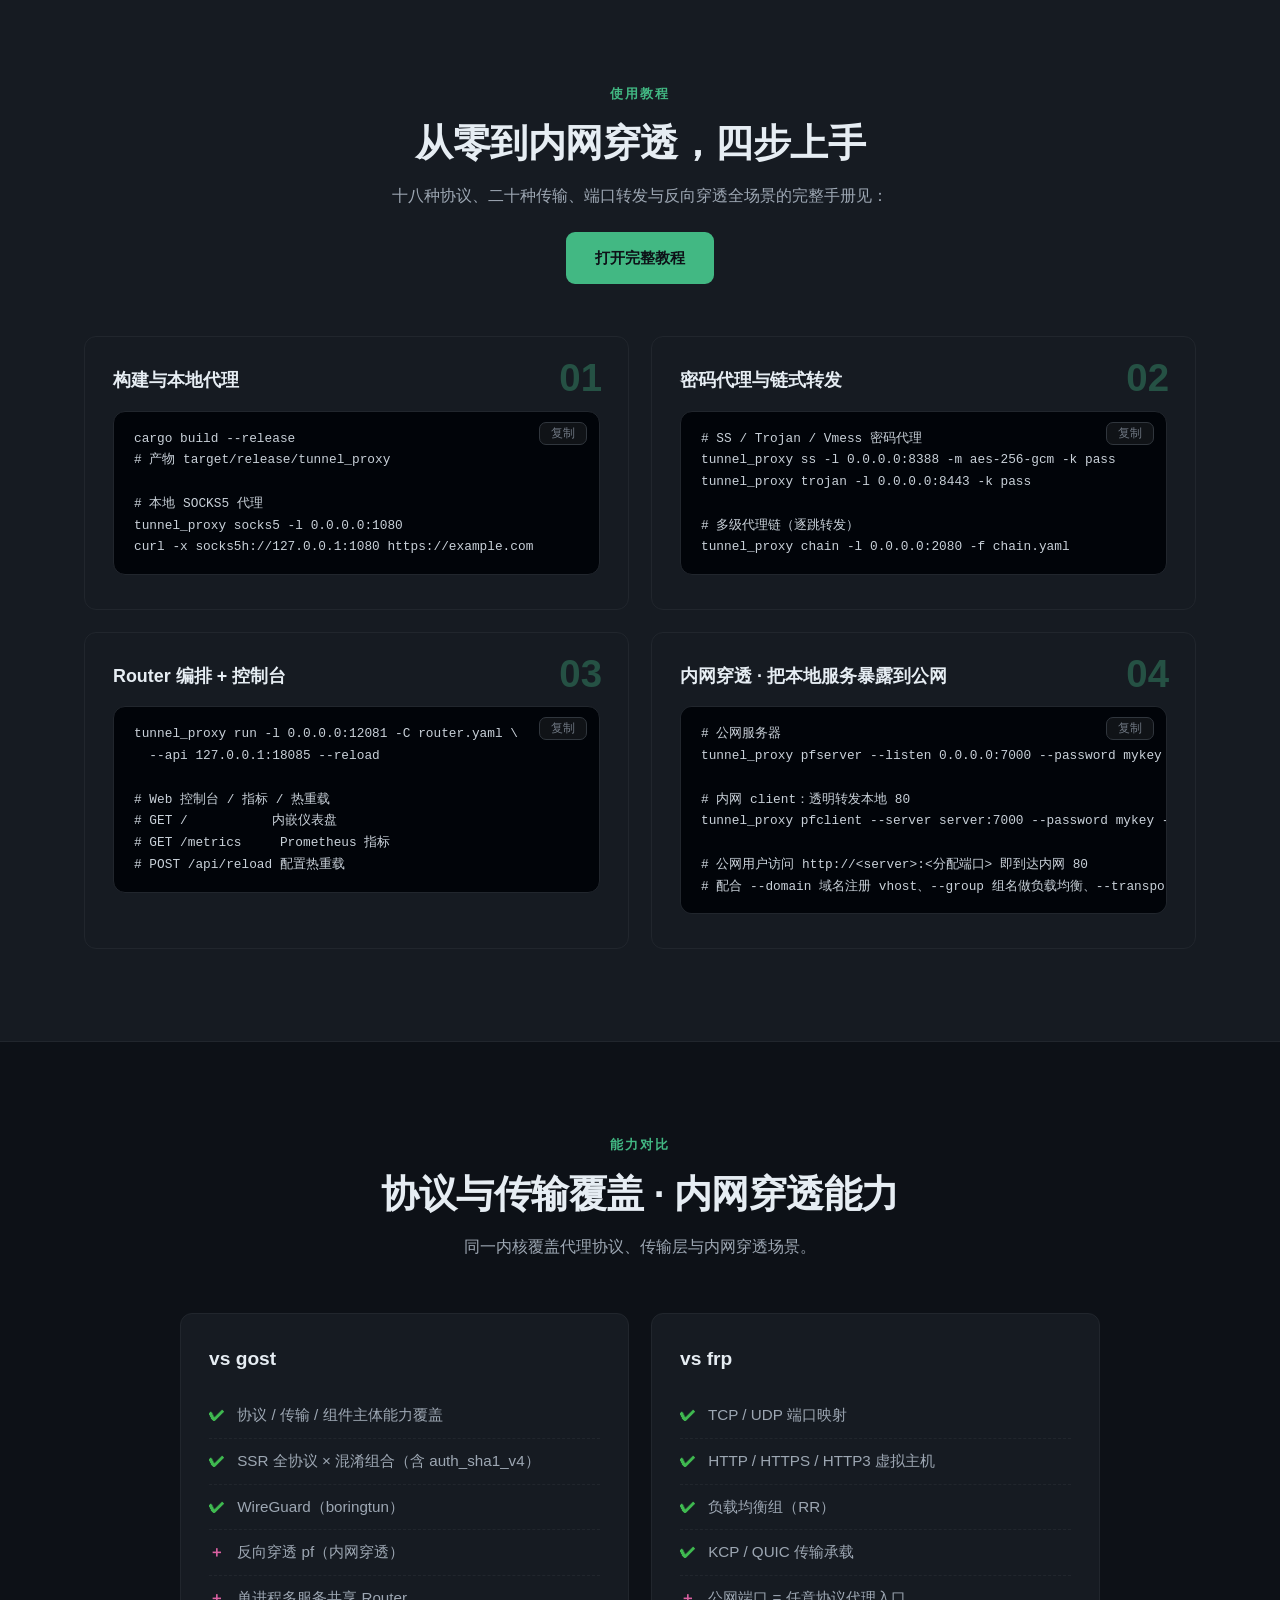
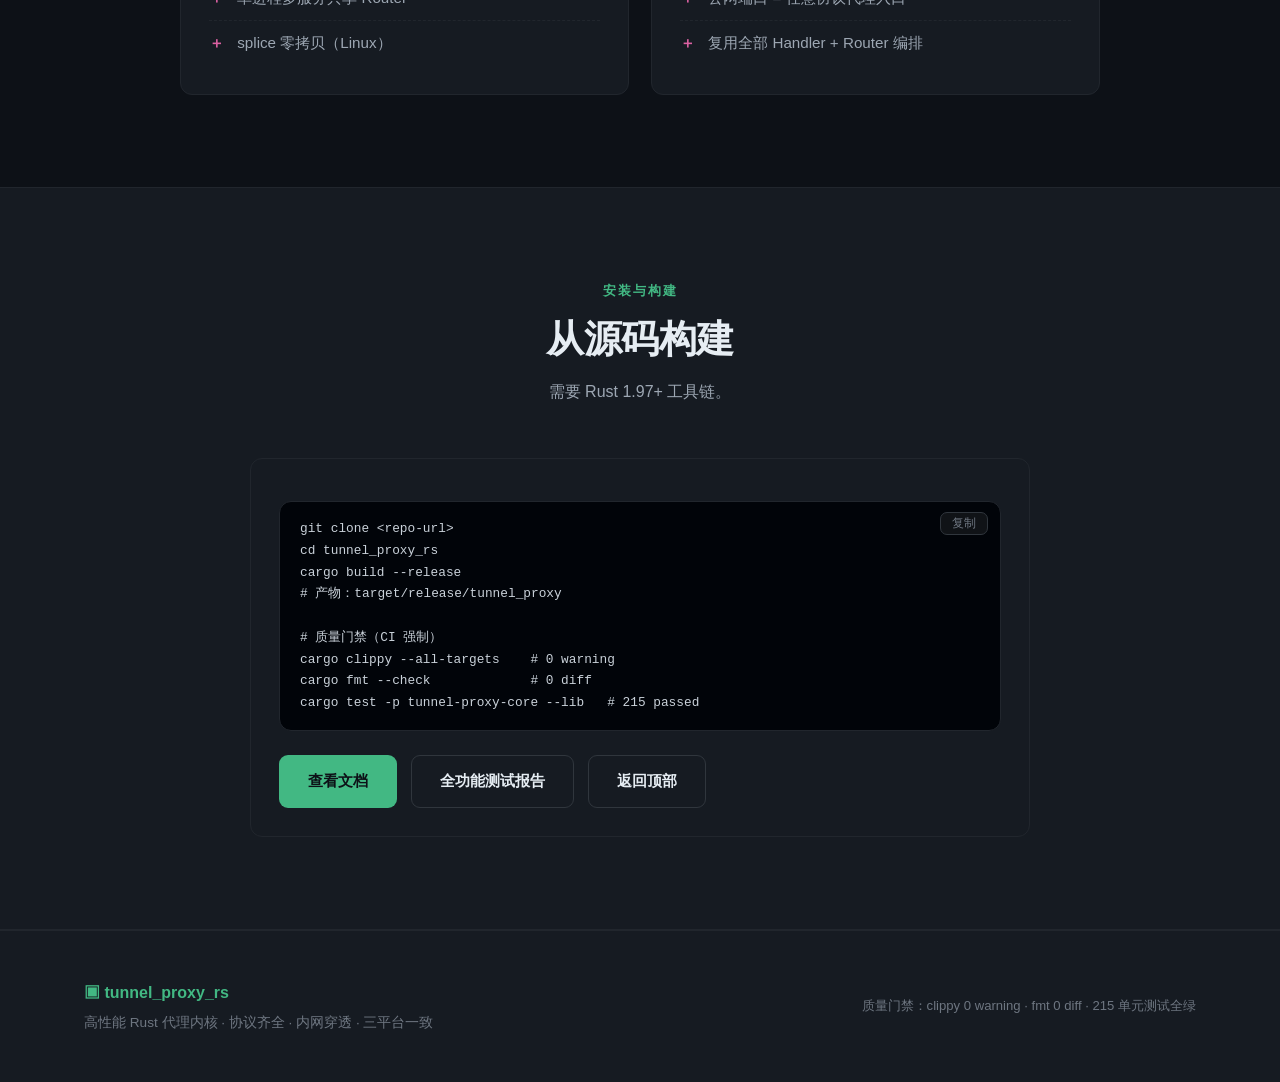
==== commit 8d62ab21: "up" ====
--- a/index.html
+++ b/index.html
@@ -96,7 +96,7 @@
       <div class="card feature-card">
         <div class="card-icon">🚇</div>
         <h3>20 种传输通道</h3>
-        <p>TCP / TLS / WS / H2 / gRPC / QUIC / KCP（含 FEC 纠错）/ DTLS / SSH / obfs4 / ohttp·otls / pht / ftcp / icmp / WebTransport / utls 指纹 / WireGuard 真实实现等。</p>
+        <p>TCP / TLS / WS / H2 / gRPC / QUIC / KCP（含 FEC 纠错）/ DTLS / SSH / obfs4 / ohttp·otls / pht / ftcp / icmp / WebTransport / utls 指纹 / WireGuard 等。</p>
       </div>
       <div class="card feature-card">
         <div class="card-icon">🧭</div>
@@ -183,7 +183,7 @@
       <span class="badge">ICMP<span class="badge-sub">QUIC-over-ICMP</span></span>
       <span class="badge">WebTransport</span>
       <span class="badge">utls<span class="badge-sub">指纹伪装</span></span>
-      <span class="badge badge-hot">WireGuard<span class="badge-sub">boringtun 真实实现</span></span>
+      <span class="badge badge-hot">WireGuard<span class="badge-sub">boringtun</span></span>
       <span class="badge">mux<span class="badge-sub">mtcp/mtls/mws/mwss</span></span>
     </div>
     <div class="transport-note card">
@@ -250,9 +250,9 @@
 <section class="section section-alt" id="tutorial">
   <div class="container">
     <div class="section-head">
-      <p class="eyebrow">真实使用教程</p>
+      <p class="eyebrow">使用教程</p>
       <h2 class="section-title">从零到内网穿透，四步上手</h2>
-      <p class="section-desc">以下命令全部真实可运行。十八种协议、二十种传输、端口转发与反向穿透全场景的完整手册见：</p>
+      <p class="section-desc">十八种协议、二十种传输、端口转发与反向穿透全场景的完整手册见：</p>
       <div style="margin-top: 22px;">
         <a class="btn btn-primary" href="tutorial.html">打开完整教程</a>
       </div>
@@ -323,7 +323,7 @@
         <ul>
           <li><span class="ok">✔</span> 协议 / 传输 / 组件主体能力覆盖</li>
           <li><span class="ok">✔</span> SSR 全协议 × 混淆组合（含 auth_sha1_v4）</li>
-          <li><span class="ok">✔</span> WireGuard 真实实现（boringtun）</li>
+          <li><span class="ok">✔</span> WireGuard（boringtun）</li>
           <li><span class="plus">＋</span> 反向穿透 pf（内网穿透）</li>
           <li><span class="plus">＋</span> 单进程多服务共享 Router</li>
           <li><span class="plus">＋</span> splice 零拷贝（Linux）</li>
--- a/css/style.css
+++ b/css/style.css
@@ -134,6 +134,7 @@
 .hero-sub {
   max-width: 720px; margin: 22px auto 0;
   color: var(--text-dim); font-size: 1.08rem;
+  overflow-wrap: anywhere;
 }
 .hero-sub strong { color: var(--text); }
 .hero-actions { margin-top: 32px; display: flex; gap: 14px; justify-content: center; flex-wrap: wrap; }
@@ -197,7 +198,9 @@
 .section-title { font-size: clamp(1.7rem, 3.4vw, 2.4rem); font-weight: 800; letter-spacing: -0.5px; line-height: 1.3; color: var(--text); }
 .section-desc { color: var(--text-dim); margin-top: 14px; }
 
-.feature-grid { display: grid; grid-template-columns: repeat(3, 1fr); gap: 22px; }
+.feature-grid { display: grid; grid-template-columns: repeat(3, minmax(0, 1fr)); gap: 22px; }
+/* 网格子项允许收缩：避免长代码行（pre 不换行）把列撑破容器 */
+.feature-grid > *, .pf-grid > *, .tutorial-grid > *, .compare-grid > * { min-width: 0; }
 .card {
   background: var(--bg-alt);
   border: 1px solid var(--border);
@@ -217,7 +220,7 @@
   font-size: 1.3rem; margin-bottom: 16px;
 }
 .card h3 { font-size: 1.12rem; margin-bottom: 9px; font-weight: 700; color: var(--text); }
-.card p { color: var(--text-dim); font-size: 0.92rem; }
+.card p { color: var(--text-dim); font-size: 0.92rem; overflow-wrap: anywhere; }
 
 .badge-cloud { display: flex; flex-wrap: wrap; gap: 10px; justify-content: center; max-width: 1000px; margin: 0 auto; }
 .badge {
@@ -235,13 +238,13 @@
 .proto-note h3, .transport-note h3 { margin-bottom: 8px; }
 
 .section-pf { position: relative; }
-.pf-grid { display: grid; grid-template-columns: repeat(2, 1fr); gap: 22px; }
+.pf-grid { display: grid; grid-template-columns: repeat(2, minmax(0, 1fr)); gap: 22px; }
 .pf-card h3 { margin-bottom: 8px; }
 .pf-card pre { margin-top: 16px; }
 .pf-card-highlight { border-color: rgba(219, 97, 162, 0.4); background: linear-gradient(180deg, rgba(219, 97, 162, 0.06), var(--bg-alt)); }
 .pf-card-highlight h3 { color: #f778ba; }
 
-.tutorial-grid { display: grid; grid-template-columns: repeat(2, 1fr); gap: 22px; }
+.tutorial-grid { display: grid; grid-template-columns: repeat(2, minmax(0, 1fr)); gap: 22px; }
 .tutorial-step { position: relative; overflow: hidden; }
 .step-num {
   position: absolute; top: 22px; right: 26px;
@@ -250,7 +253,7 @@
 }
 .tutorial-step h3 { margin-bottom: 12px; }
 
-.compare-grid { display: grid; grid-template-columns: 1fr 1fr; gap: 22px; max-width: 920px; margin: 0 auto; }
+.compare-grid { display: grid; grid-template-columns: repeat(2, minmax(0, 1fr)); gap: 22px; max-width: 920px; margin: 0 auto; }
 .compare-card h3 { margin-bottom: 18px; font-size: 1.2rem; }
 .compare-card ul { list-style: none; }
 .compare-card li { padding: 9px 0; color: var(--text-dim); font-size: 0.95rem; border-bottom: 1px dashed var(--border); }
@@ -296,7 +299,7 @@
   color: var(--text);
 }
 .doc h3 { font-size: 1.1rem; font-weight: 700; margin: 28px 0 6px; color: var(--text); }
-.doc p { color: var(--text-dim); margin: 10px 0; }
+.doc p { color: var(--text-dim); margin: 10px 0; overflow-wrap: anywhere; }
 .doc ol { padding-left: 22px; color: var(--text-dim); }
 .doc li { margin: 6px 0; }
 .doc .hint {
@@ -306,7 +309,8 @@
   color: var(--text-dim); font-size: 0.92rem; margin: 16px 0;
 }
 .doc .cmd-group { margin: 16px 0; }
-.doc table { width: 100%; border-collapse: collapse; margin: 16px 0; font-size: 0.9rem; }
+/* 表格始终支持横向滚动：内容（长命令 code）超宽时在内部滚动，不撑破文档布局 */
+.doc table { display: block; overflow-x: auto; max-width: 100%; border-collapse: collapse; margin: 16px 0; font-size: 0.9rem; }
 .doc th, .doc td { text-align: left; padding: 10px 14px; border-bottom: 1px solid var(--border); }
 .doc th { color: var(--text); font-weight: 600; background: var(--bg-soft); }
 .doc td { color: var(--text-dim); }
@@ -340,12 +344,9 @@
   .nav-inner { padding: 0 16px; }
 }
 @media (max-width: 1000px) {
-  .feature-grid, .tutorial-grid, .pf-grid, .compare-grid { grid-template-columns: 1fr 1fr; }
+  .feature-grid, .tutorial-grid, .pf-grid, .compare-grid { grid-template-columns: repeat(2, minmax(0, 1fr)); }
   .tutorial-layout { grid-template-columns: 1fr; }
   .toc { position: static; max-height: none; border-right: none; border-bottom: 1px solid var(--border); padding-bottom: 16px; margin-bottom: 8px; }
-  /* 文档区表格 / 代码块窄屏可横向滚动，避免撑破布局 */
-  .doc table { display: block; overflow-x: auto; white-space: nowrap; }
-  .doc pre { overflow-x: auto; }
 }
 @media (max-width: 760px) {
   .nav-links { display: none; position: absolute; top: 64px; left: 0; right: 0; background: var(--bg); border-bottom: 1px solid var(--border); flex-direction: column; padding: 16px 24px; gap: 14px; }
@@ -355,7 +356,7 @@
   .hero-stats { grid-template-columns: repeat(2, 1fr); }
   .stat { border-right: none; border-bottom: 1px solid var(--border); }
   .stat:nth-child(5) { grid-column: span 2; }
-  .feature-grid, .tutorial-grid, .pf-grid, .compare-grid { grid-template-columns: 1fr; }
+  .feature-grid, .tutorial-grid, .pf-grid, .compare-grid { grid-template-columns: minmax(0, 1fr); }
   .section { padding: 60px 0; }
   .doc h1 { font-size: 1.65rem; }
   .doc { padding: 0 4px; }
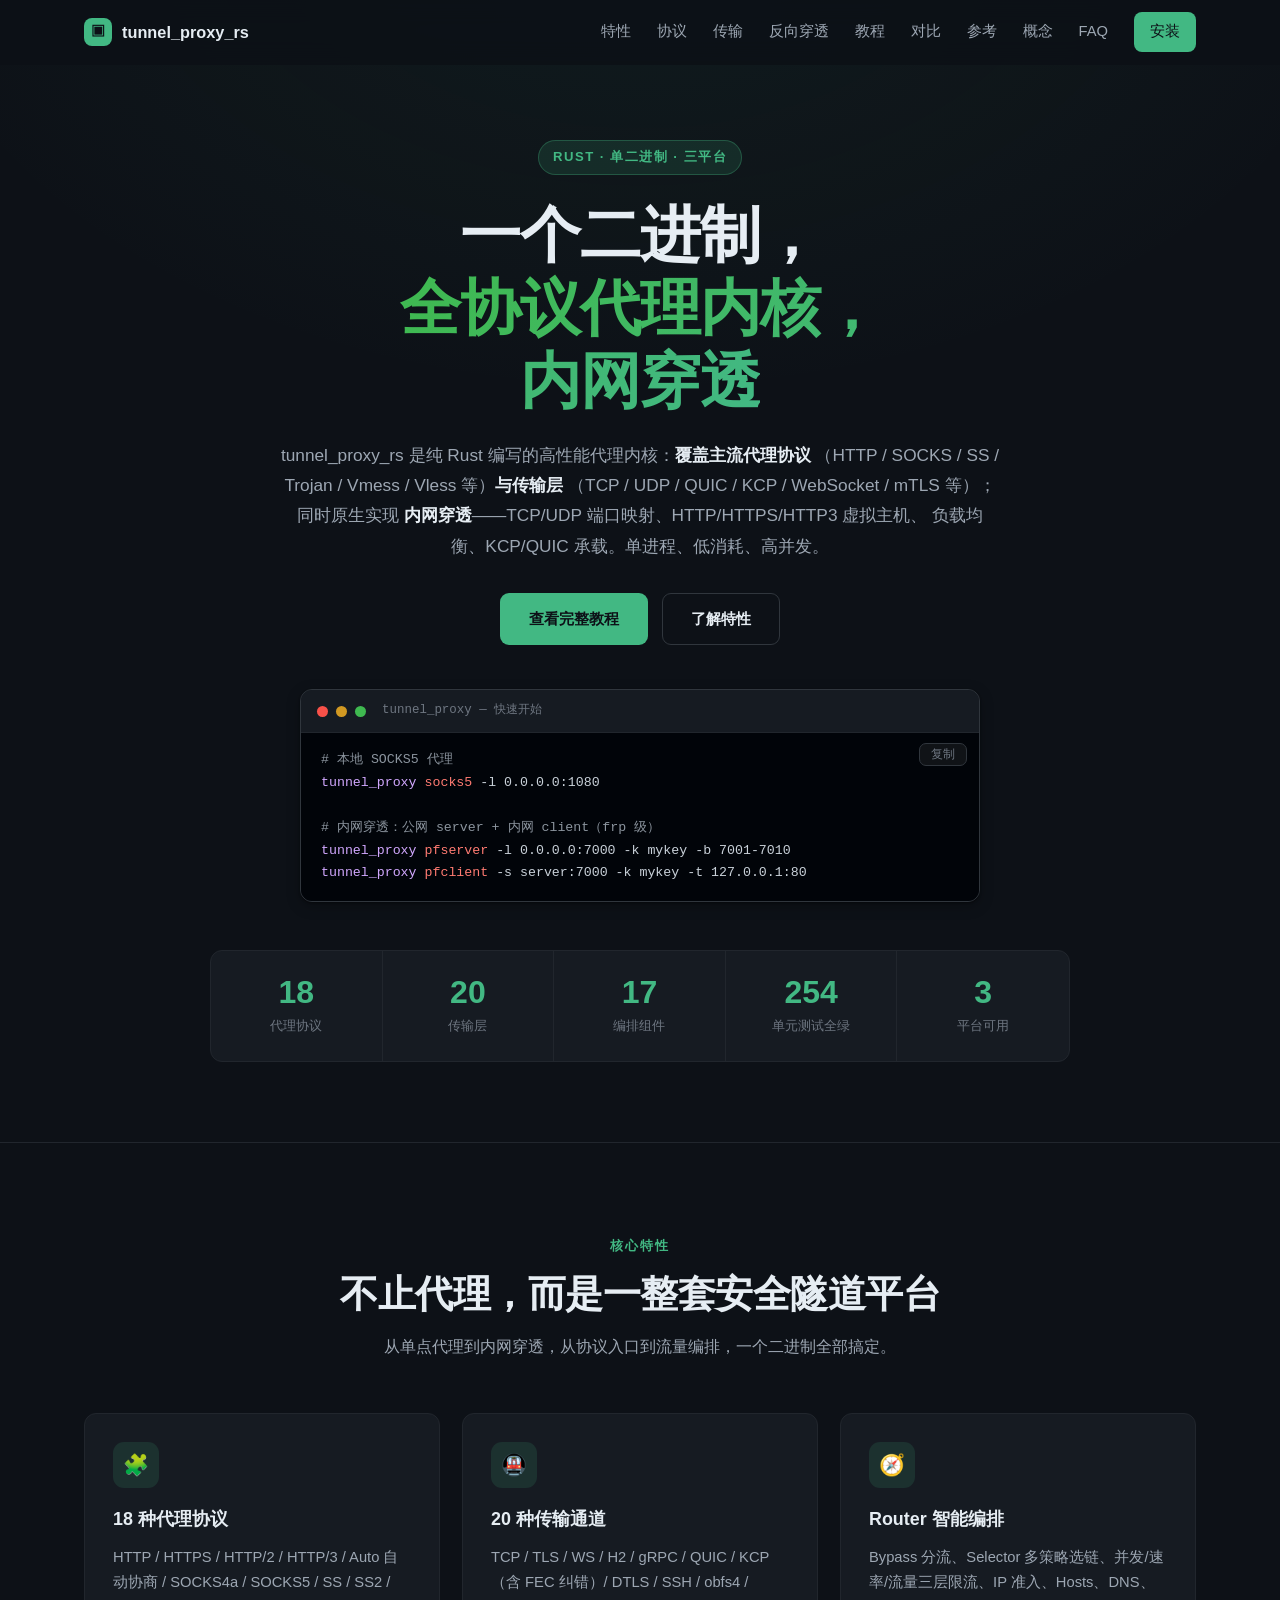
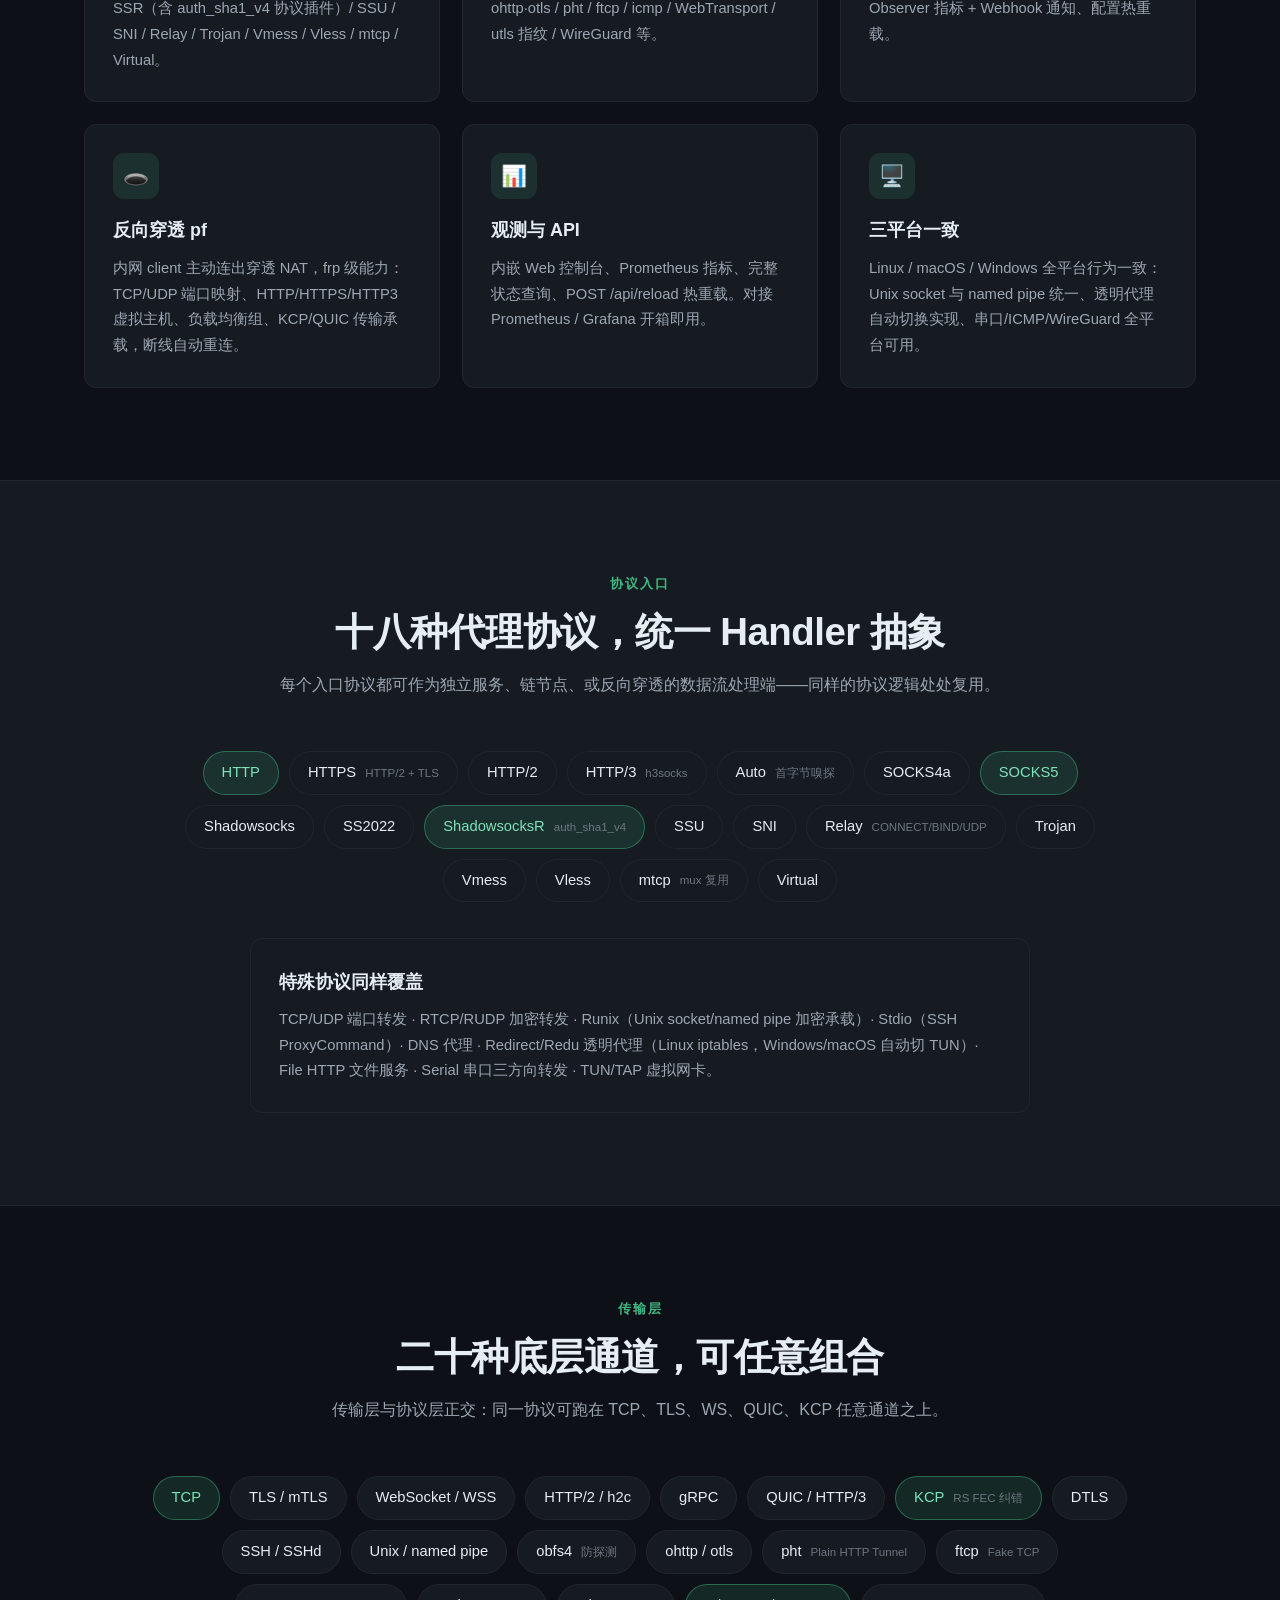
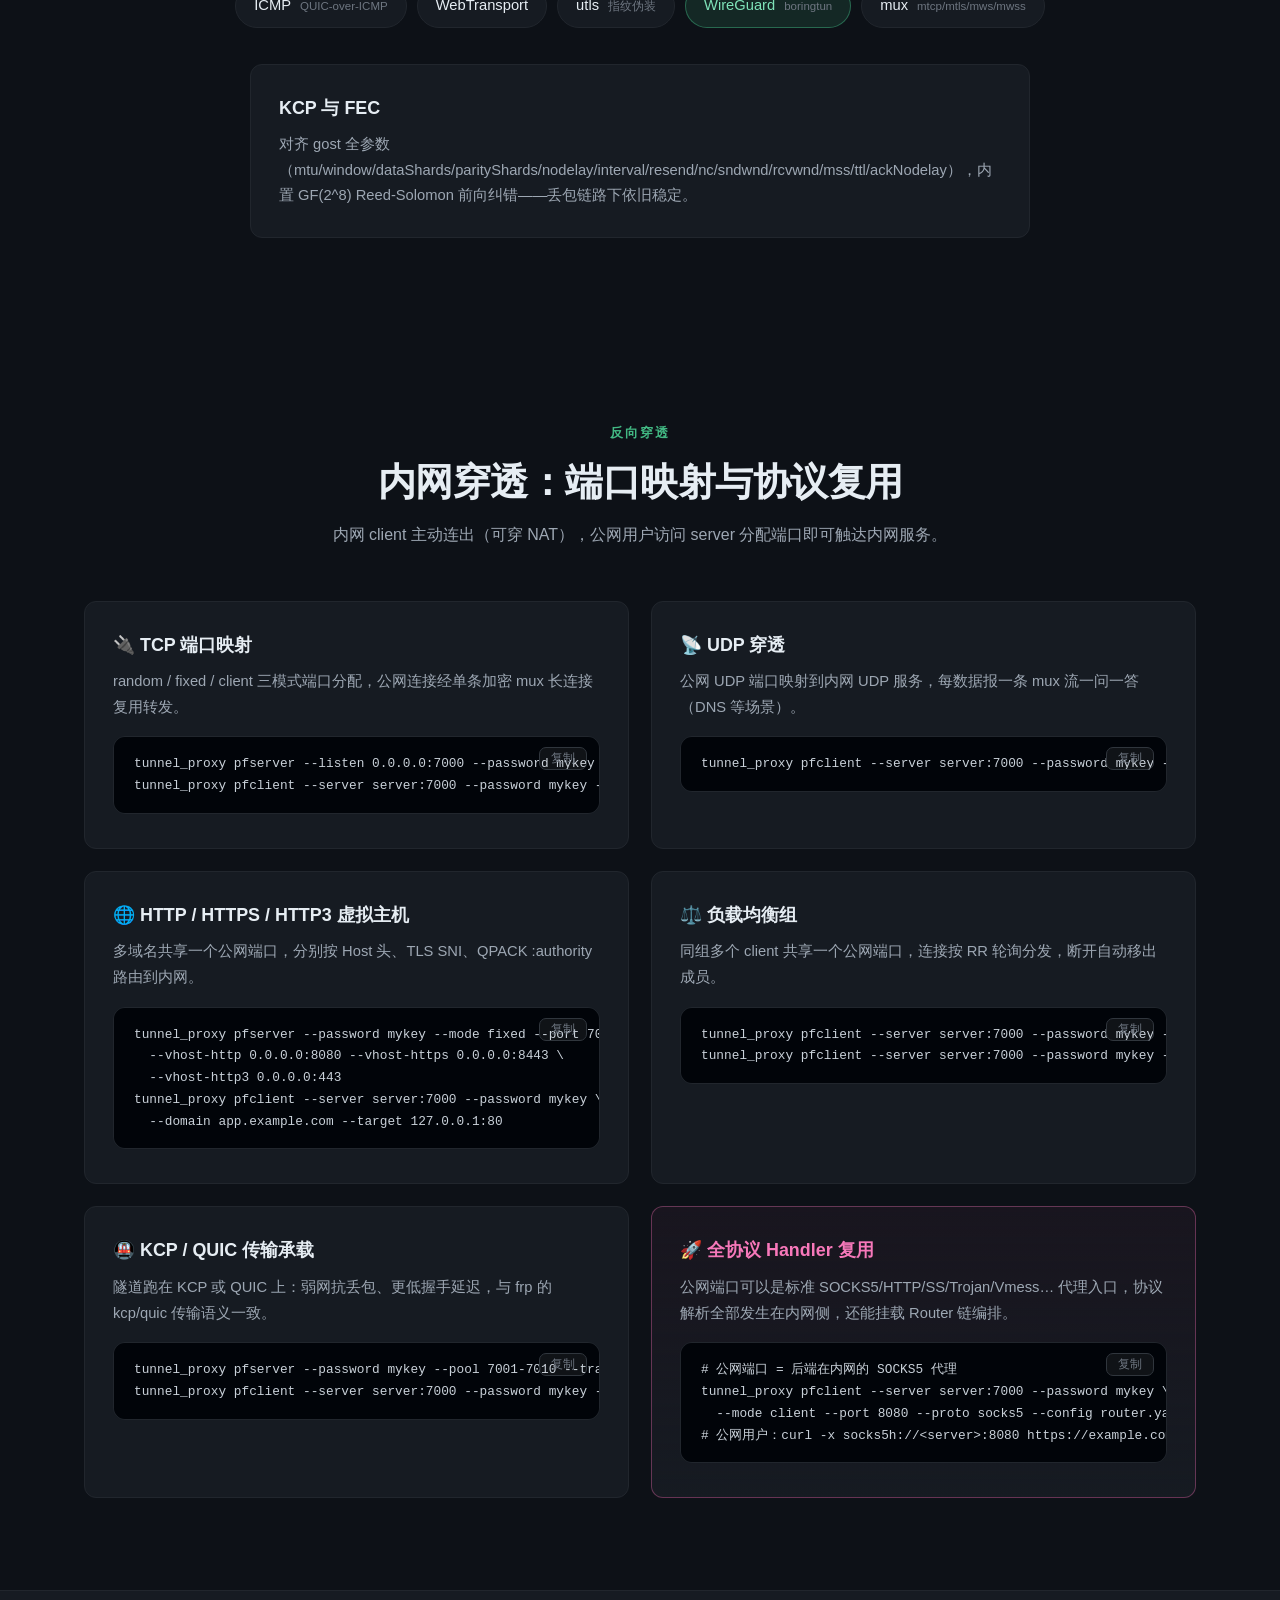
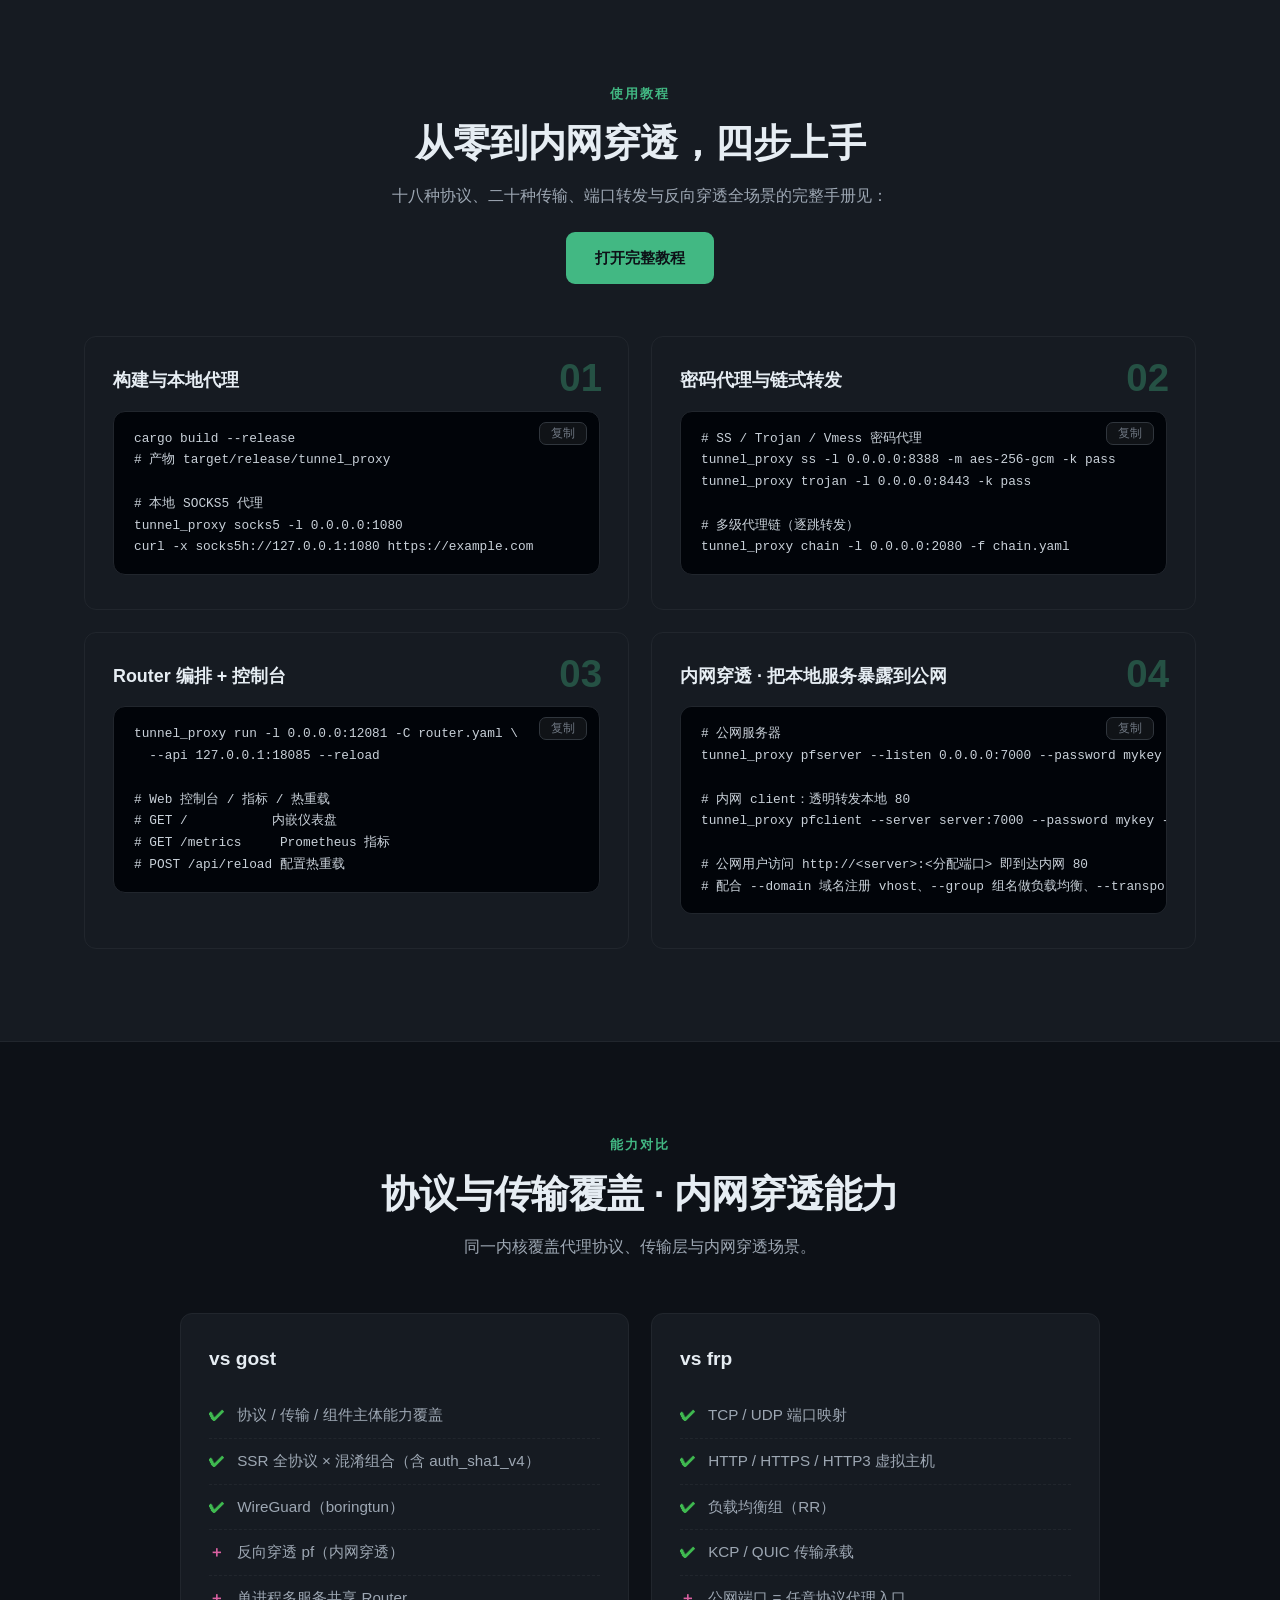
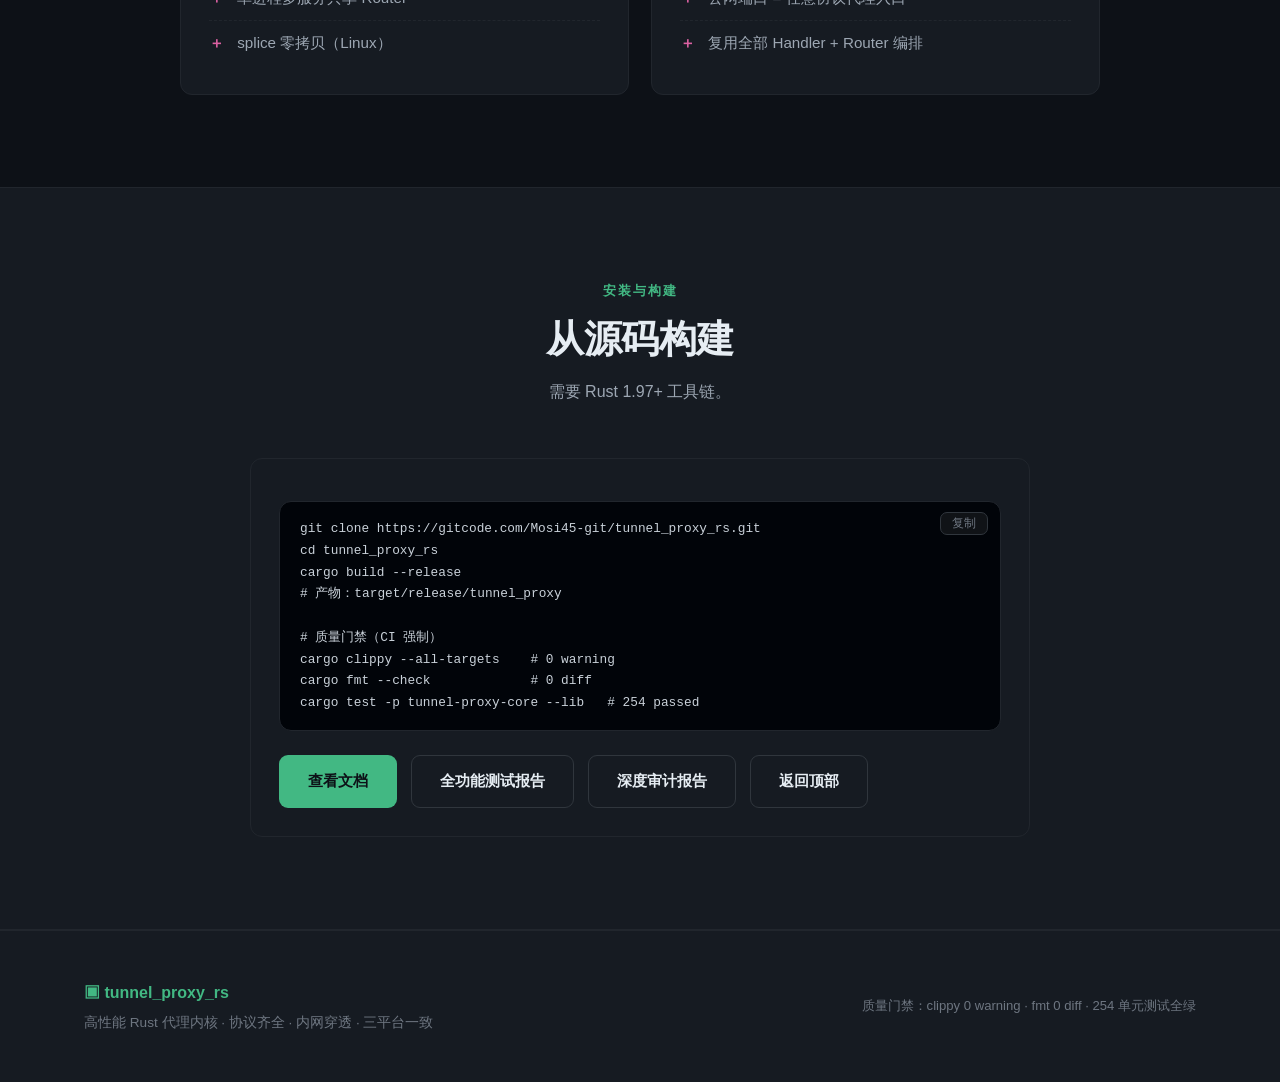
==== commit 46d3fae1: "up" ====
--- a/index.html
+++ b/index.html
@@ -73,7 +73,7 @@
       <div class="stat"><b data-count="18">0</b><span>代理协议</span></div>
       <div class="stat"><b data-count="20">0</b><span>传输层</span></div>
       <div class="stat"><b data-count="17">0</b><span>编排组件</span></div>
-      <div class="stat"><b data-count="215">0</b><span>单元测试全绿</span></div>
+      <div class="stat"><b data-count="254">0</b><span>单元测试全绿</span></div>
       <div class="stat"><b data-count="3">0</b><span>平台可用</span></div>
     </div>
   </div>
@@ -353,7 +353,7 @@
       <p class="section-desc">需要 Rust 1.97+ 工具链。</p>
     </div>
     <div class="install-box card">
-      <pre><code>git clone &lt;repo-url&gt;
+      <pre><code>git clone https://gitcode.com/Mosi45-git/tunnel_proxy_rs.git
 cd tunnel_proxy_rs
 cargo build --release
 # 产物：target/release/tunnel_proxy
@@ -361,10 +361,11 @@
 # 质量门禁（CI 强制）
 cargo clippy --all-targets    # 0 warning
 cargo fmt --check             # 0 diff
-cargo test -p tunnel-proxy-core --lib   # 215 passed</code></pre>
+cargo test -p tunnel-proxy-core --lib   # 254 passed</code></pre>
       <div class="install-links">
         <a class="btn btn-primary" href="https://gost.run/" target="_blank" rel="noopener">查看文档</a>
         <a class="btn btn-ghost" href="../docs/test-report-2026-08-29.md">全功能测试报告</a>
+        <a class="btn btn-ghost" href="../docs/test-report-2026-08-30.md">深度审计报告</a>
         <a class="btn btn-ghost" href="#top">返回顶部</a>
       </div>
     </div>
@@ -378,7 +379,7 @@
       <p class="footer-brand">▣ tunnel_proxy_rs</p>
       <p class="footer-desc">高性能 Rust 代理内核 · 协议齐全 · 内网穿透 · 三平台一致</p>
     </div>
-    <p class="footer-meta">质量门禁：clippy 0 warning · fmt 0 diff · 215 单元测试全绿</p>
+    <p class="footer-meta">质量门禁：clippy 0 warning · fmt 0 diff · 254 单元测试全绿</p>
   </div>
 </footer>
 
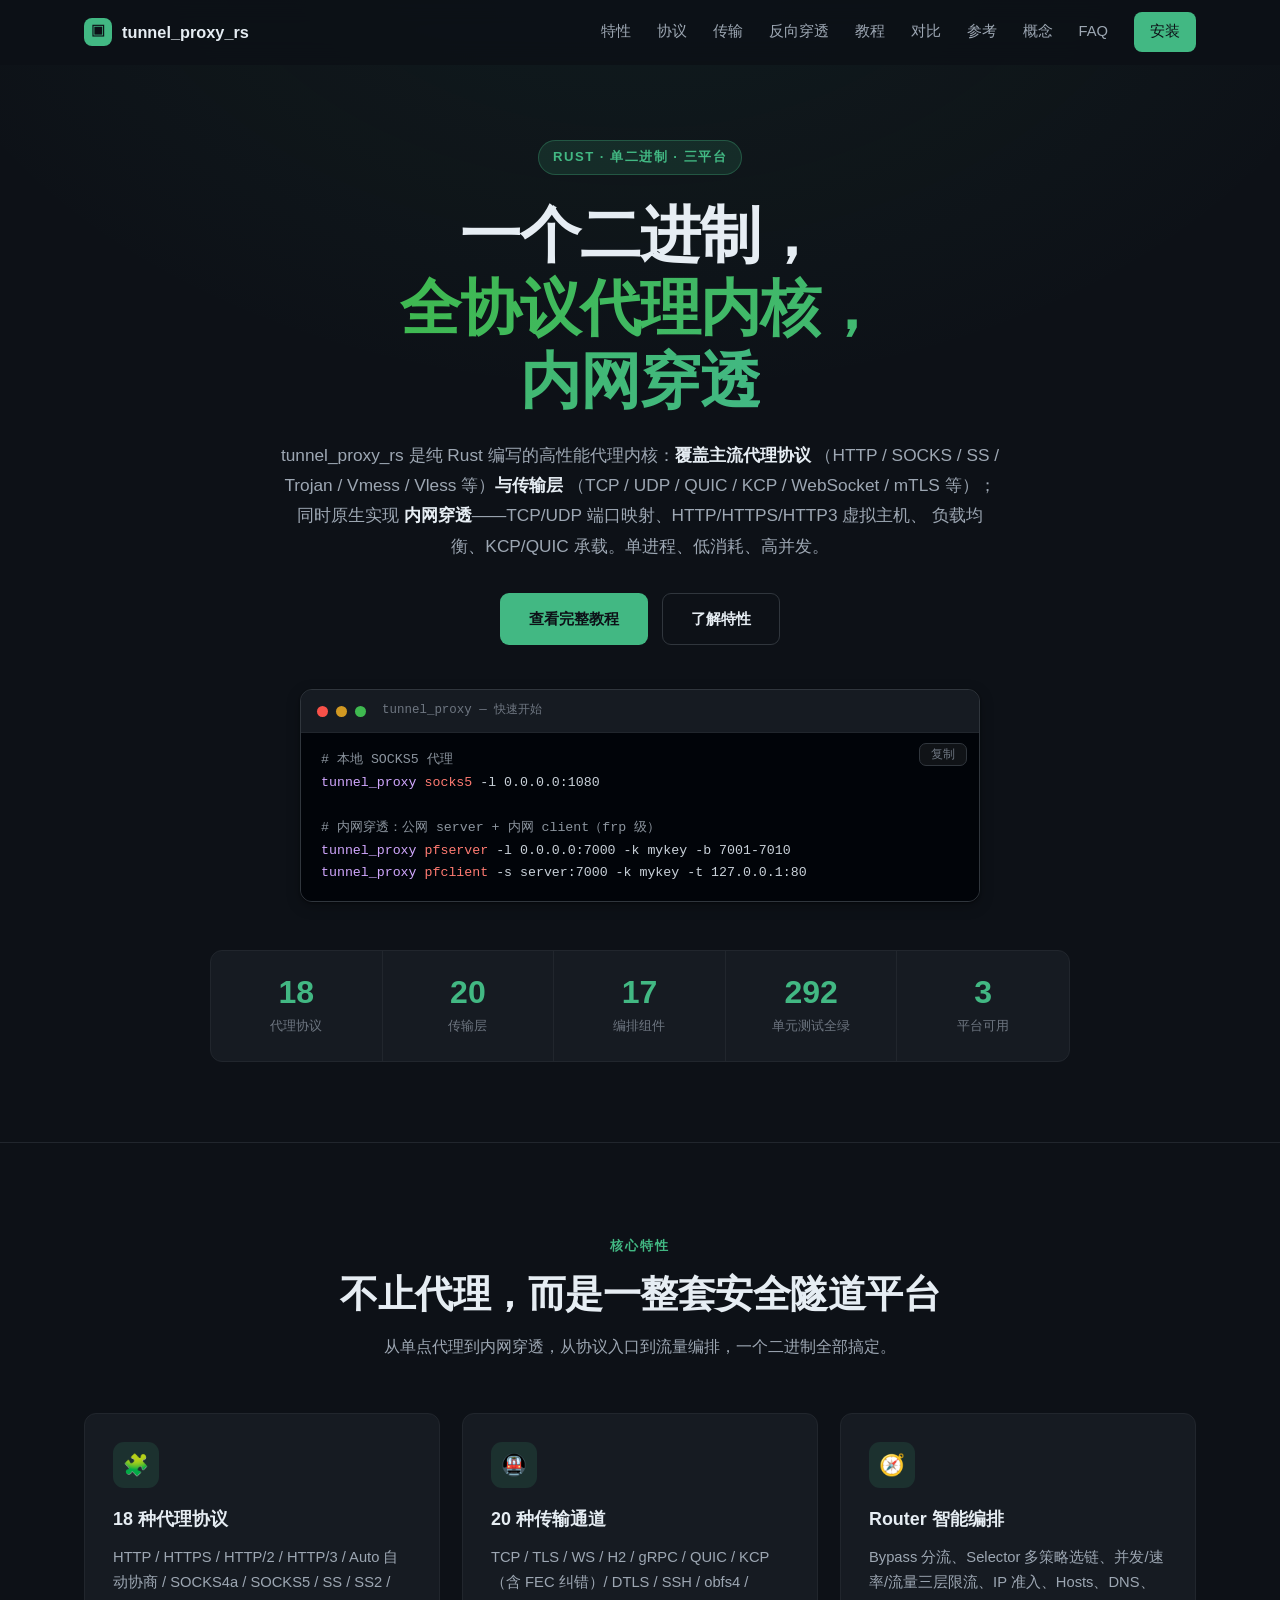
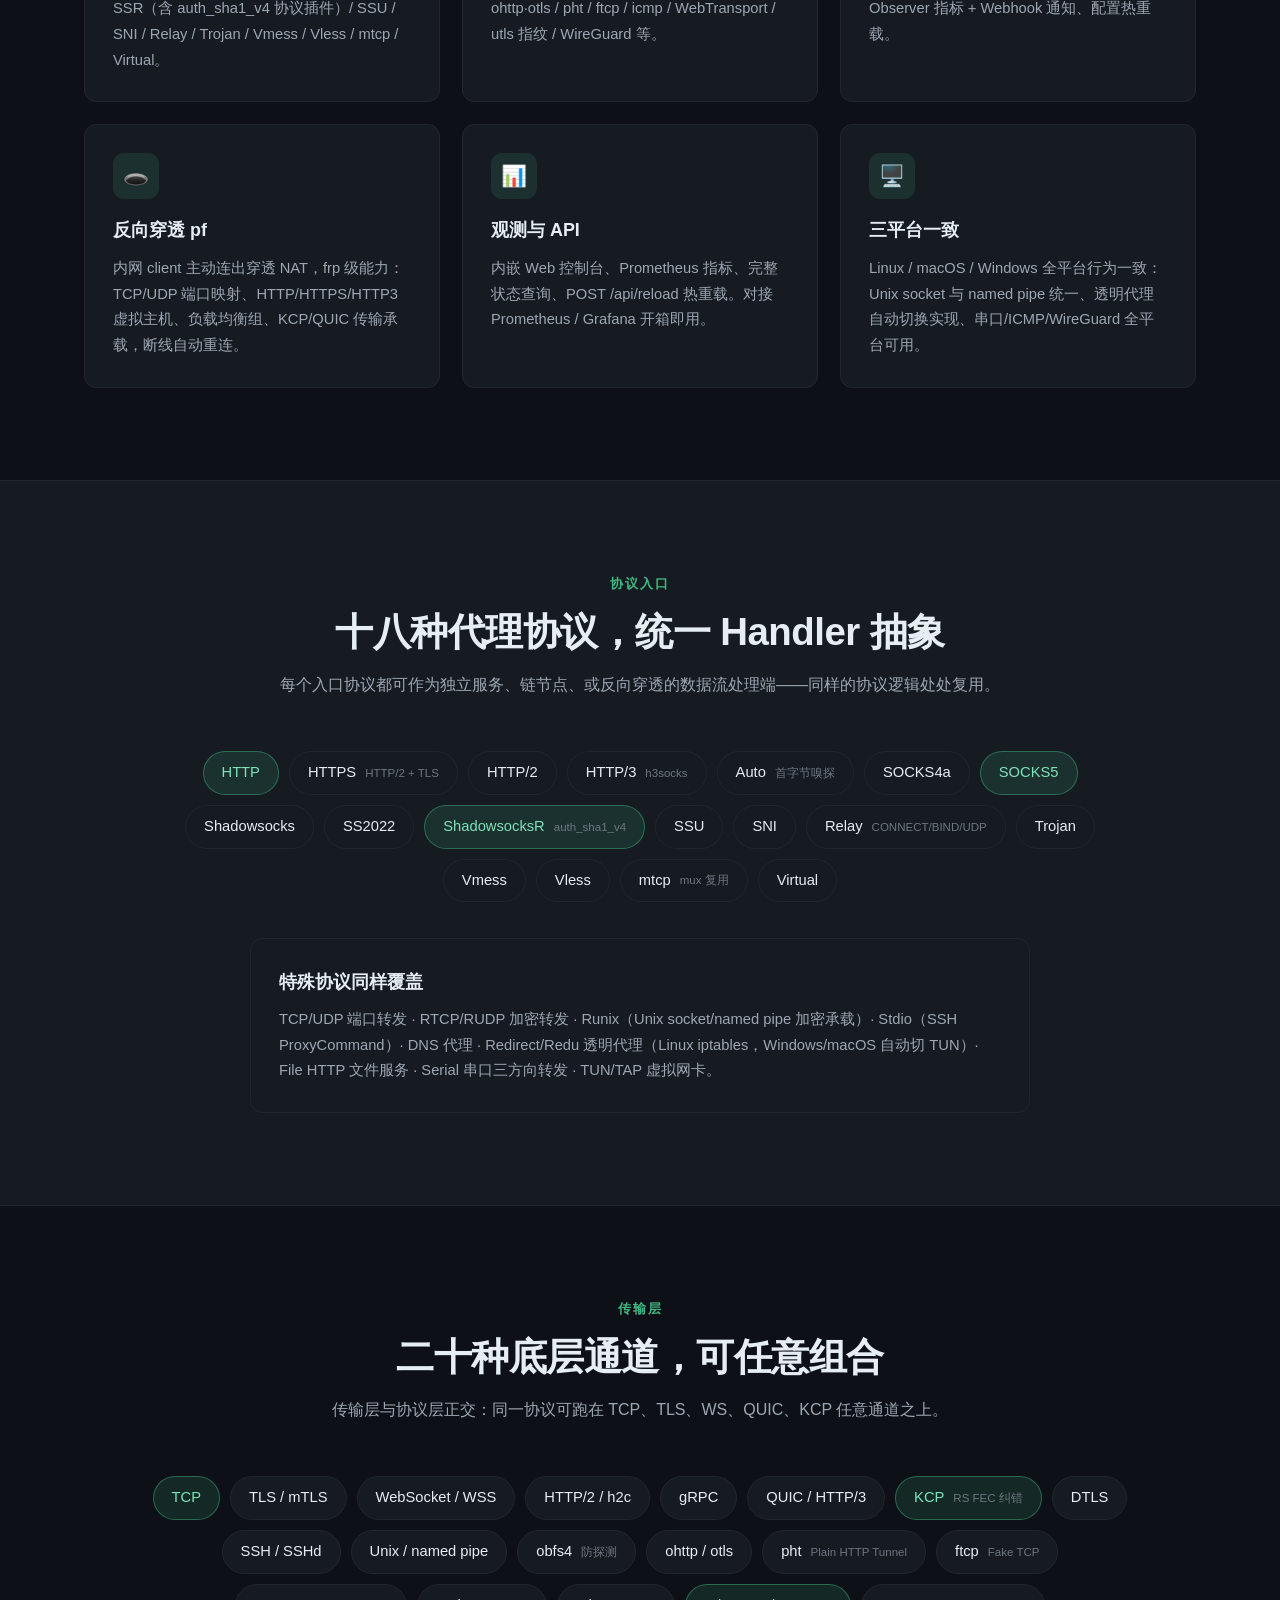
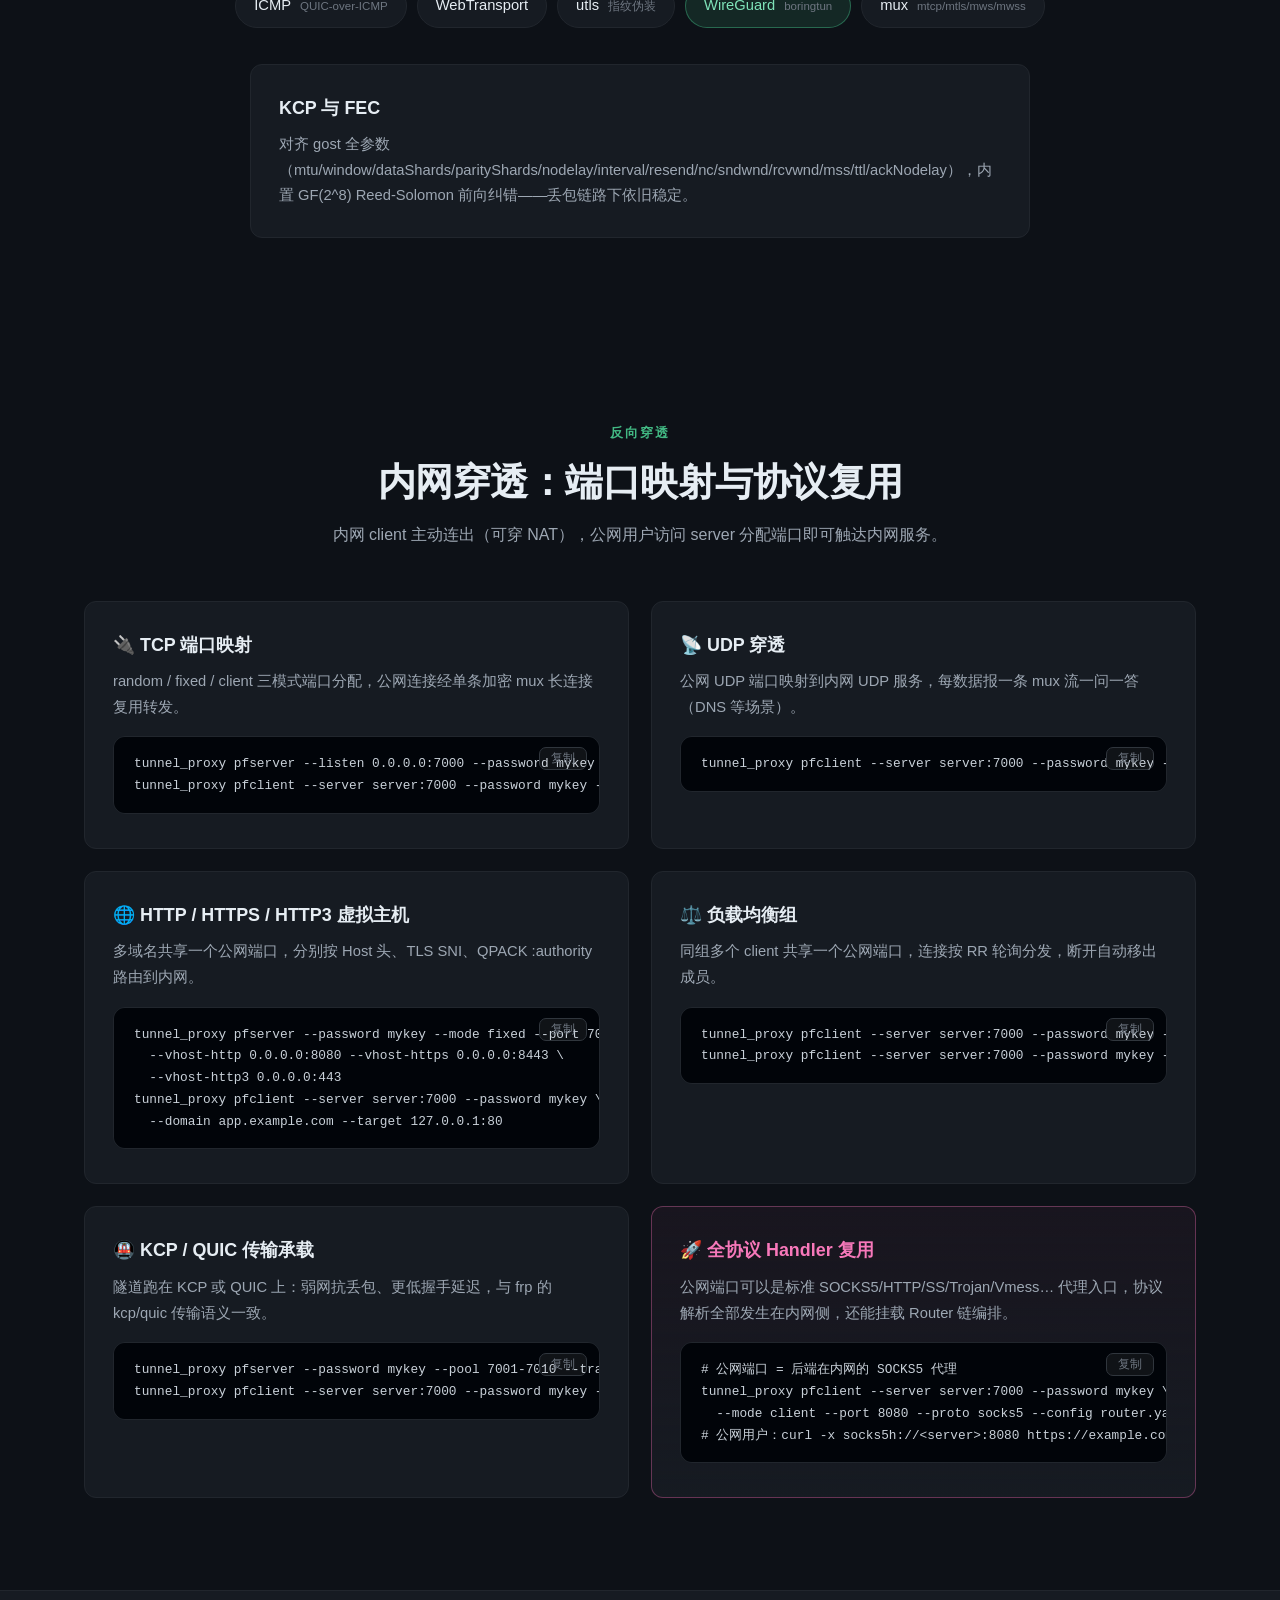
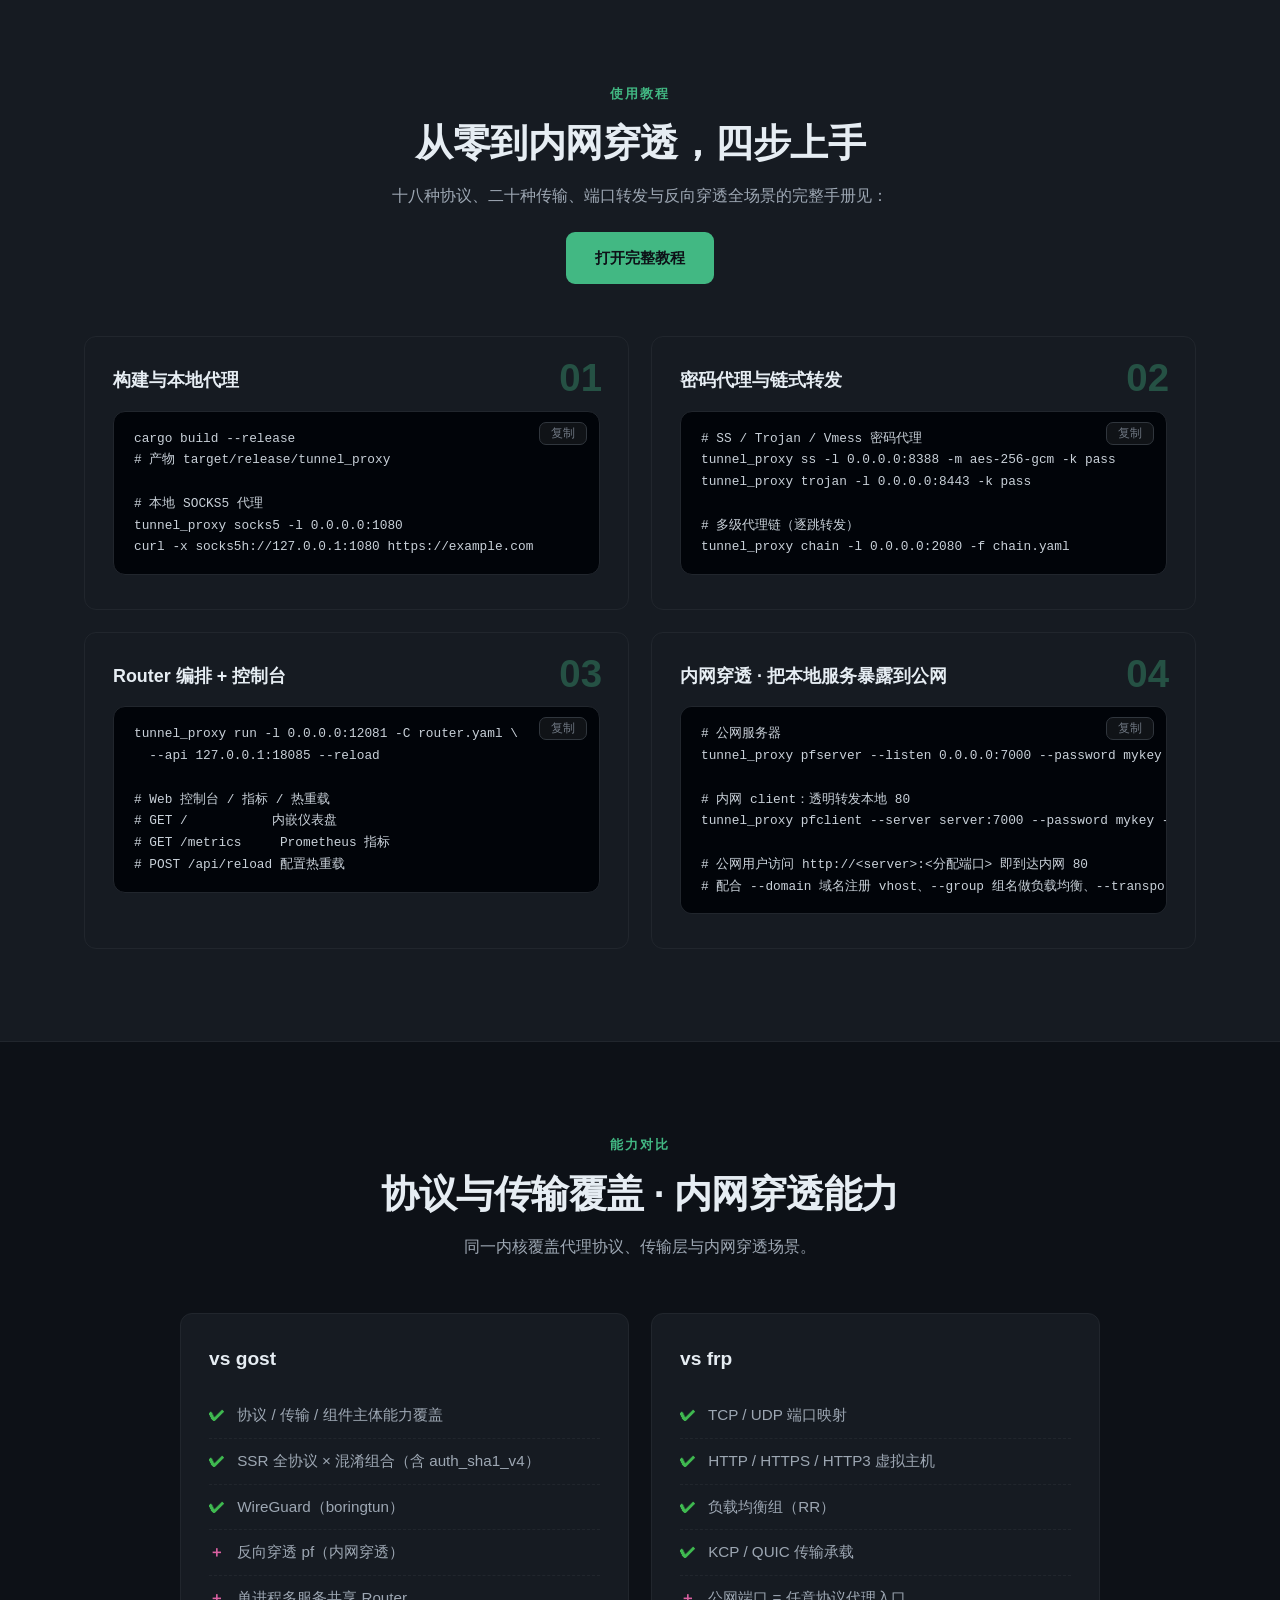
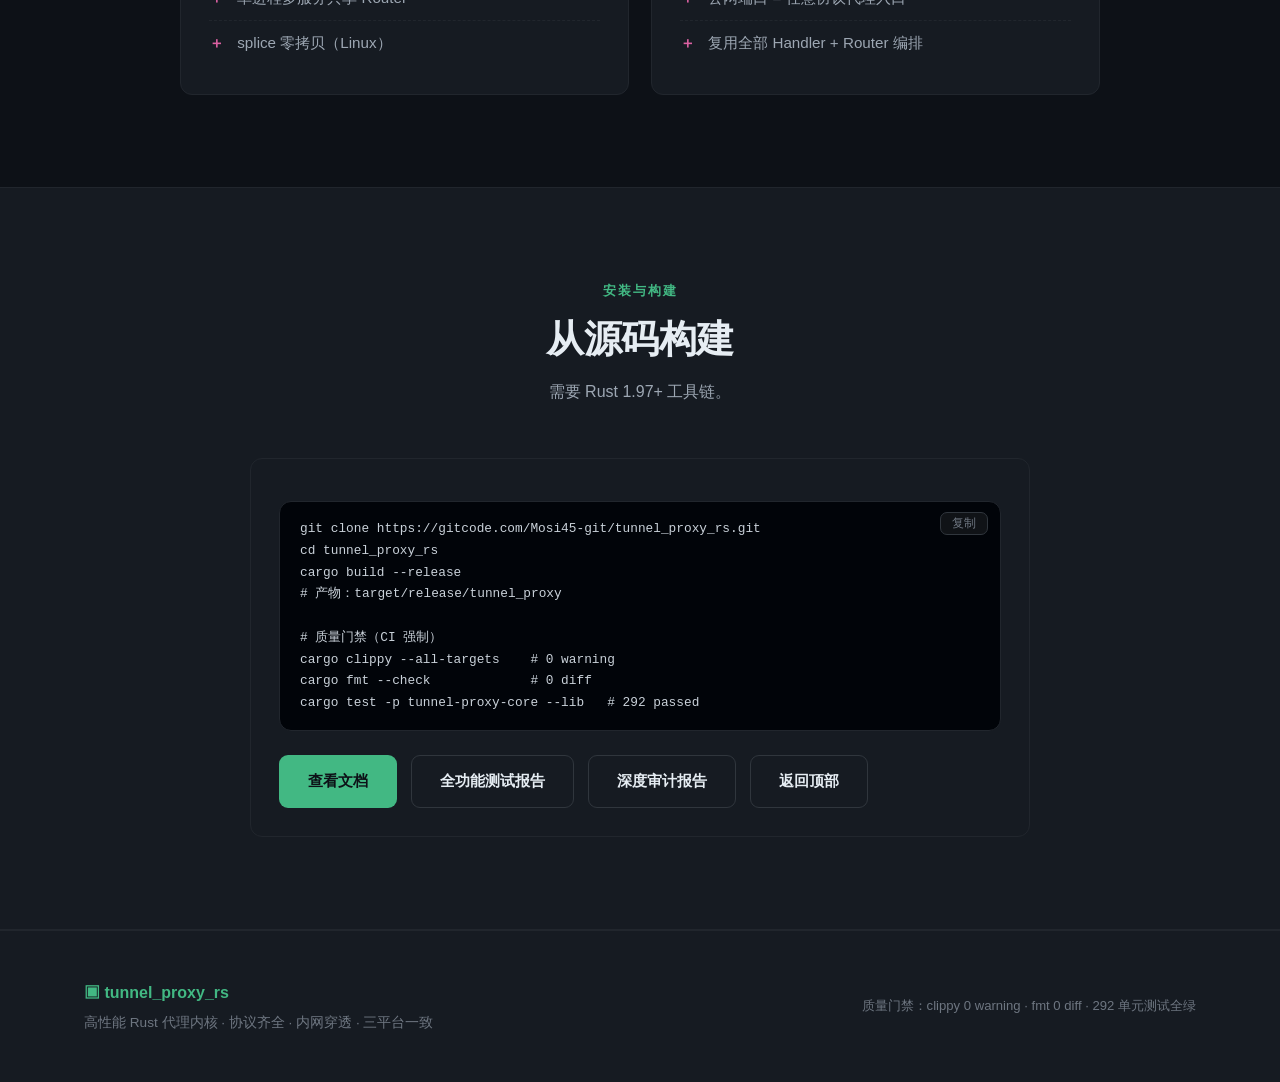
==== commit 6f1a2690: "up" ====
--- a/index.html
+++ b/index.html
@@ -73,7 +73,7 @@
       <div class="stat"><b data-count="18">0</b><span>代理协议</span></div>
       <div class="stat"><b data-count="20">0</b><span>传输层</span></div>
       <div class="stat"><b data-count="17">0</b><span>编排组件</span></div>
-      <div class="stat"><b data-count="254">0</b><span>单元测试全绿</span></div>
+      <div class="stat"><b data-count="292">0</b><span>单元测试全绿</span></div>
       <div class="stat"><b data-count="3">0</b><span>平台可用</span></div>
     </div>
   </div>
@@ -361,7 +361,7 @@
 # 质量门禁（CI 强制）
 cargo clippy --all-targets    # 0 warning
 cargo fmt --check             # 0 diff
-cargo test -p tunnel-proxy-core --lib   # 254 passed</code></pre>
+cargo test -p tunnel-proxy-core --lib   # 292 passed</code></pre>
       <div class="install-links">
         <a class="btn btn-primary" href="https://gost.run/" target="_blank" rel="noopener">查看文档</a>
         <a class="btn btn-ghost" href="../docs/test-report-2026-08-29.md">全功能测试报告</a>
@@ -379,7 +379,7 @@
       <p class="footer-brand">▣ tunnel_proxy_rs</p>
       <p class="footer-desc">高性能 Rust 代理内核 · 协议齐全 · 内网穿透 · 三平台一致</p>
     </div>
-    <p class="footer-meta">质量门禁：clippy 0 warning · fmt 0 diff · 254 单元测试全绿</p>
+    <p class="footer-meta">质量门禁：clippy 0 warning · fmt 0 diff · 292 单元测试全绿</p>
   </div>
 </footer>
 
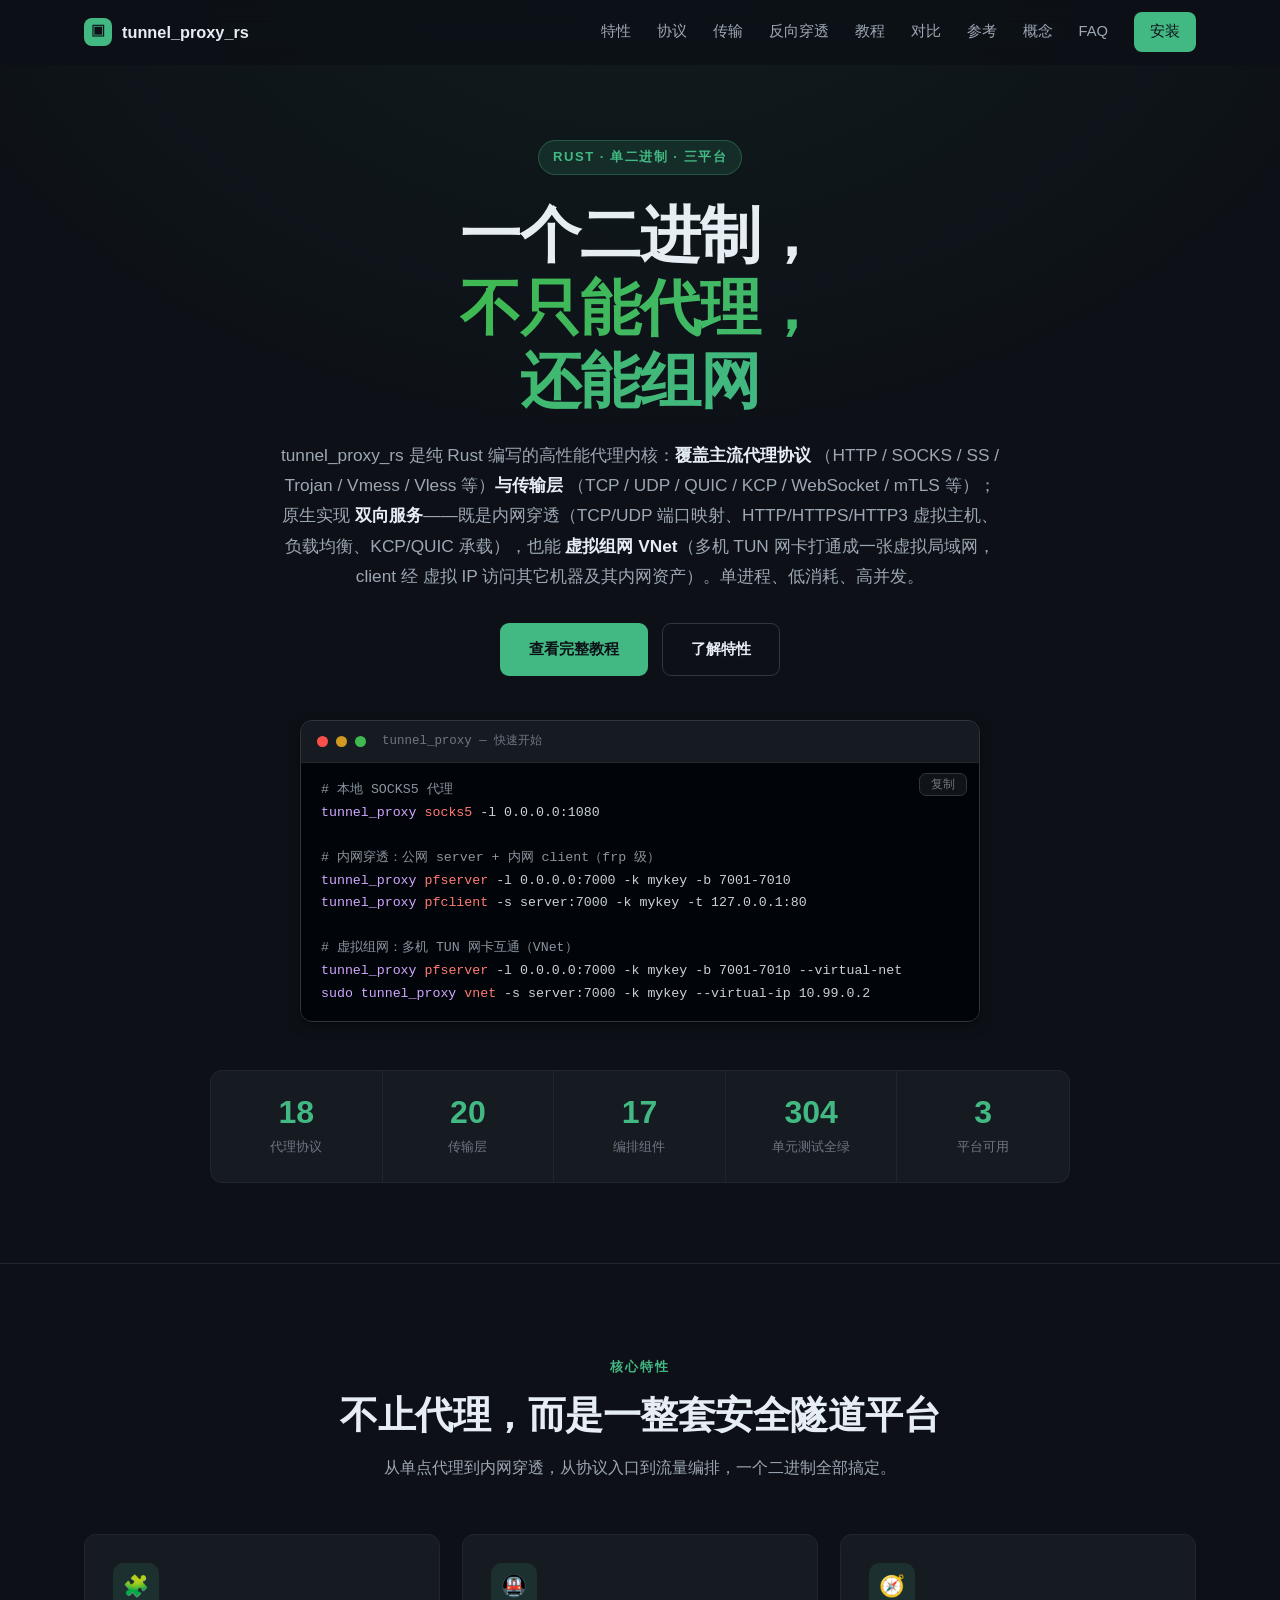
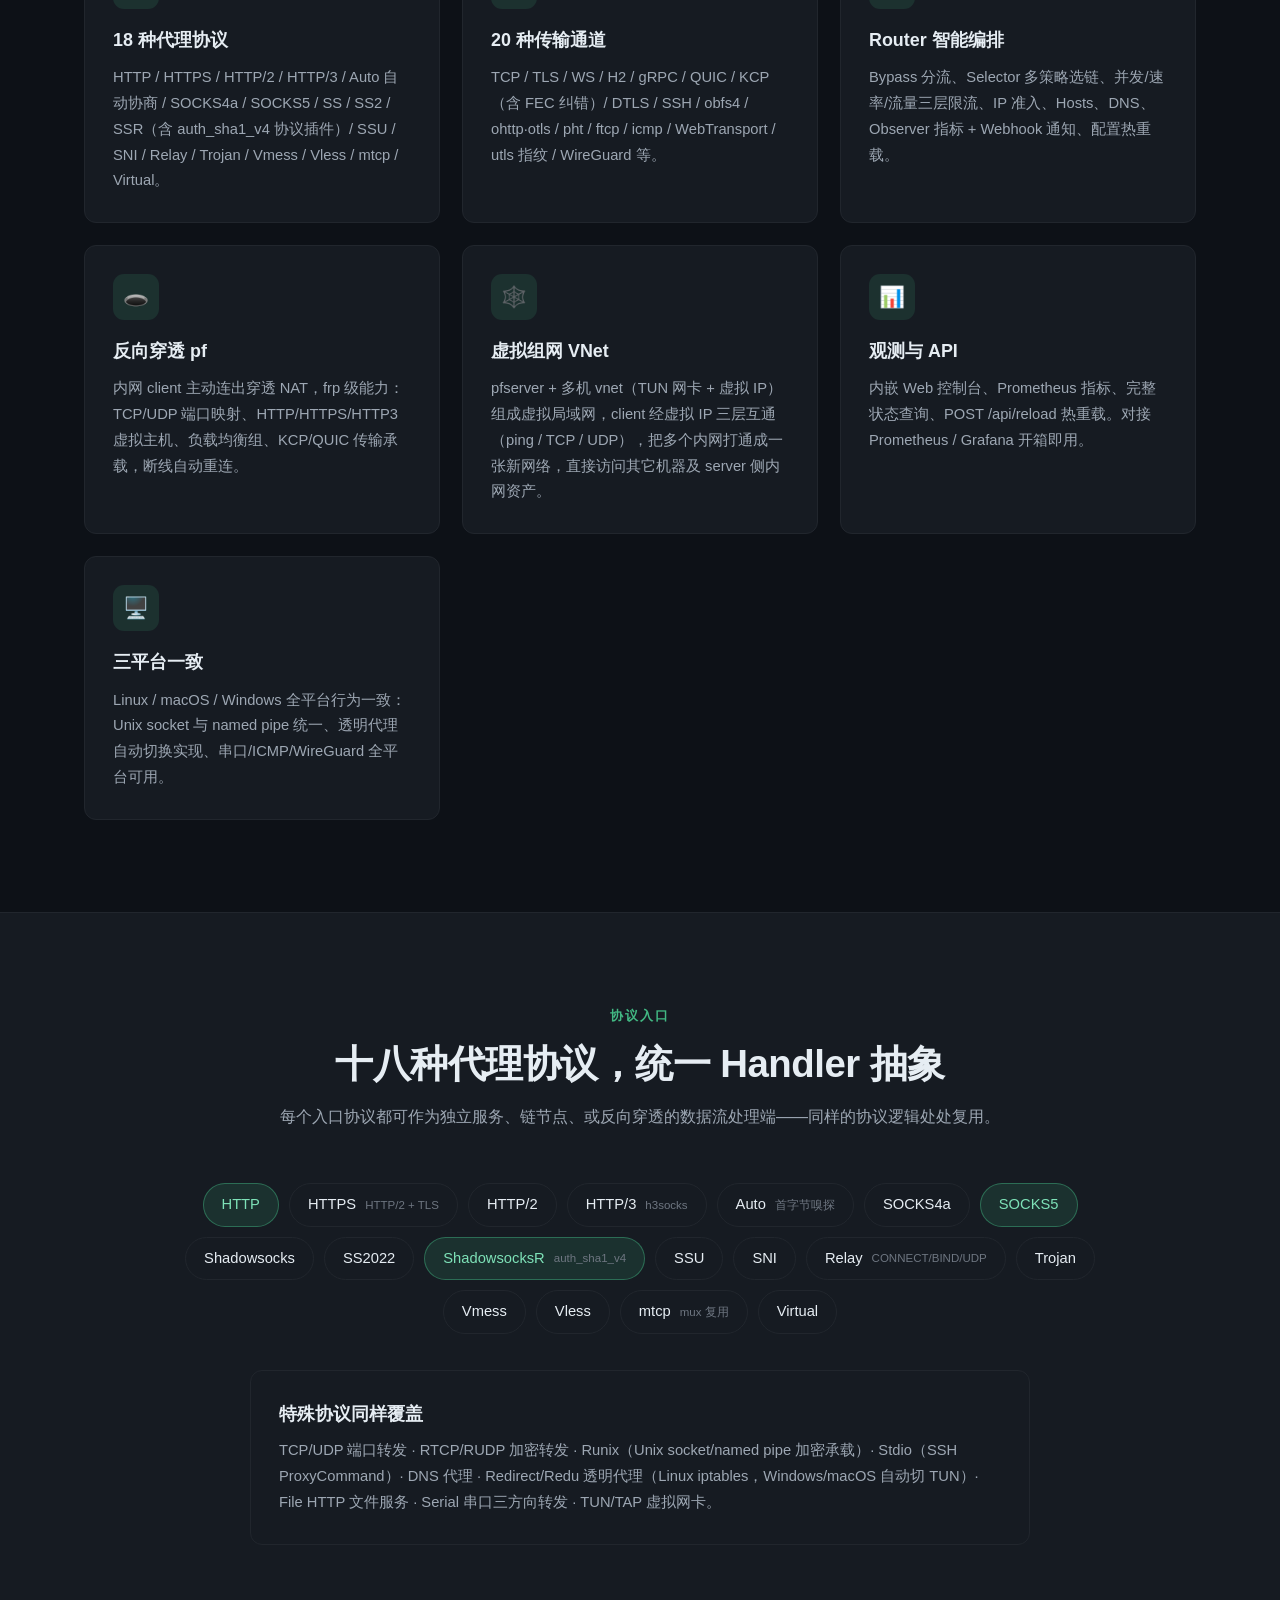
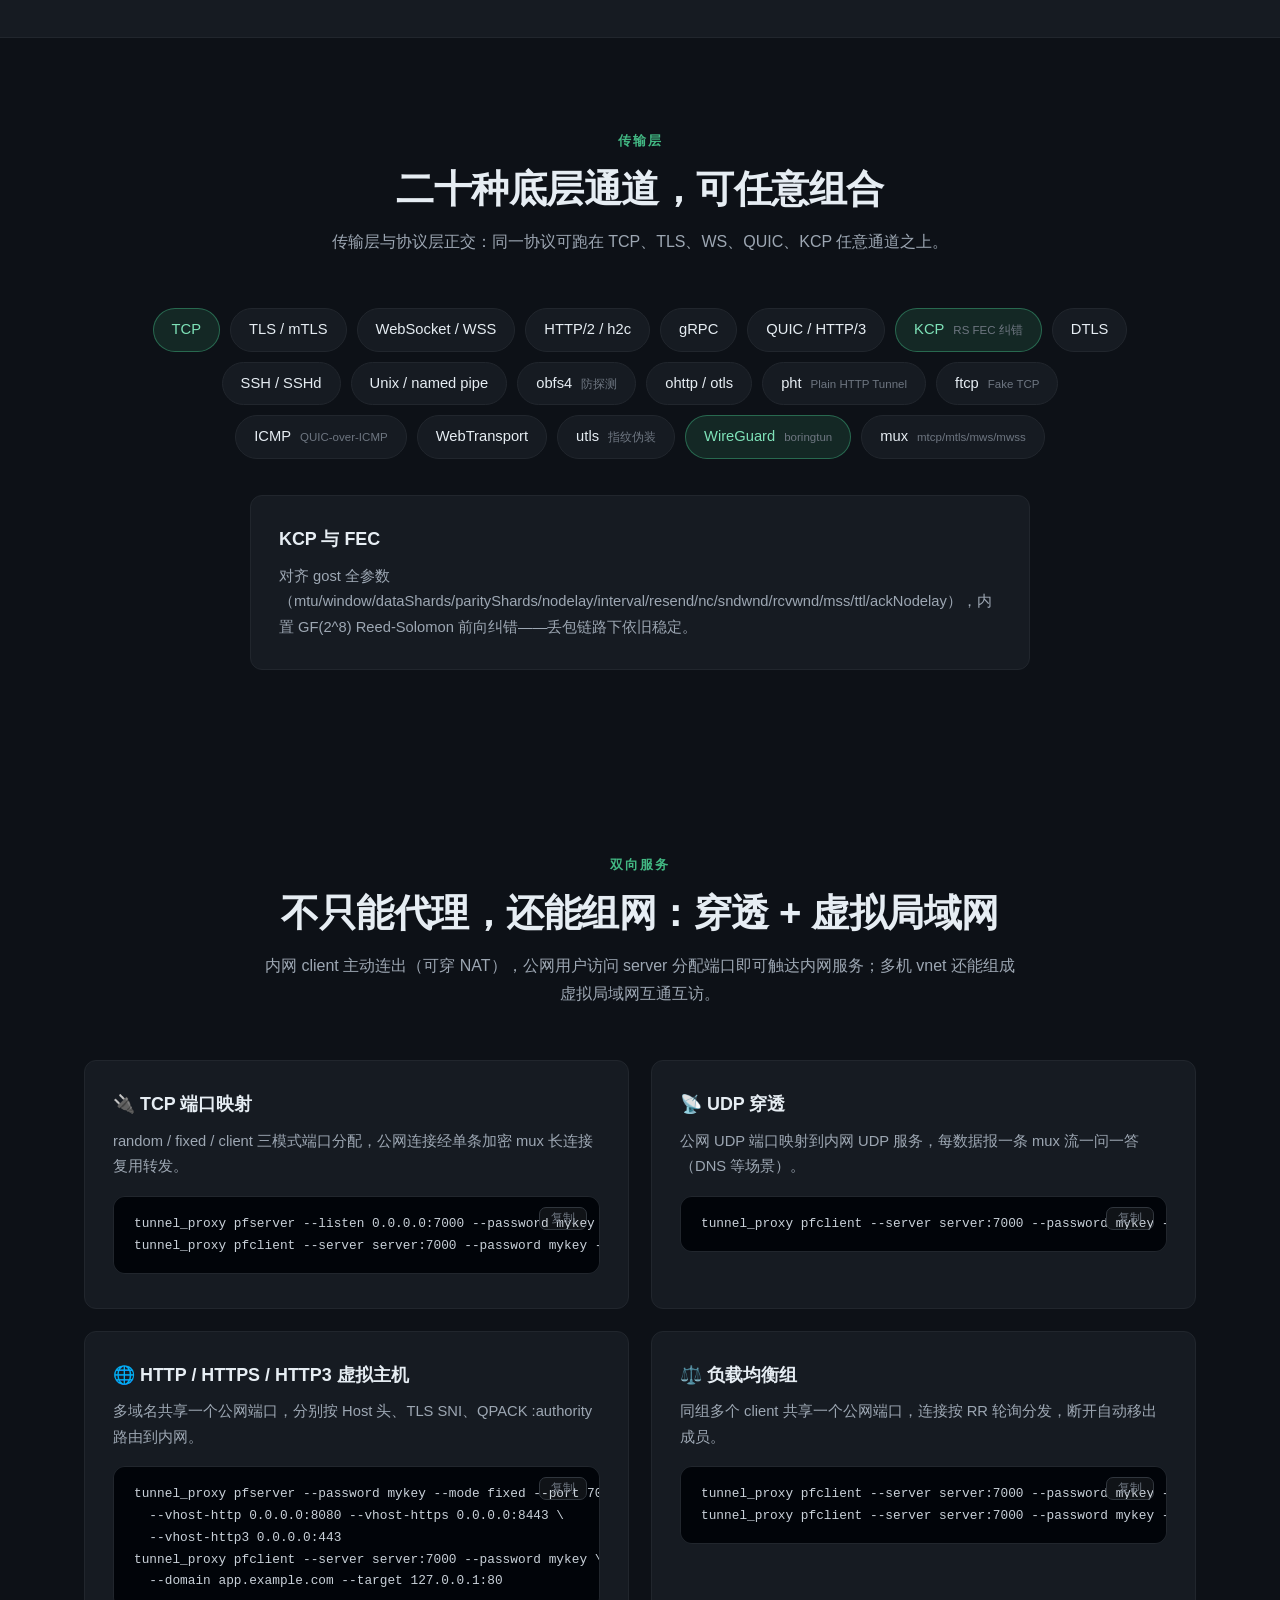
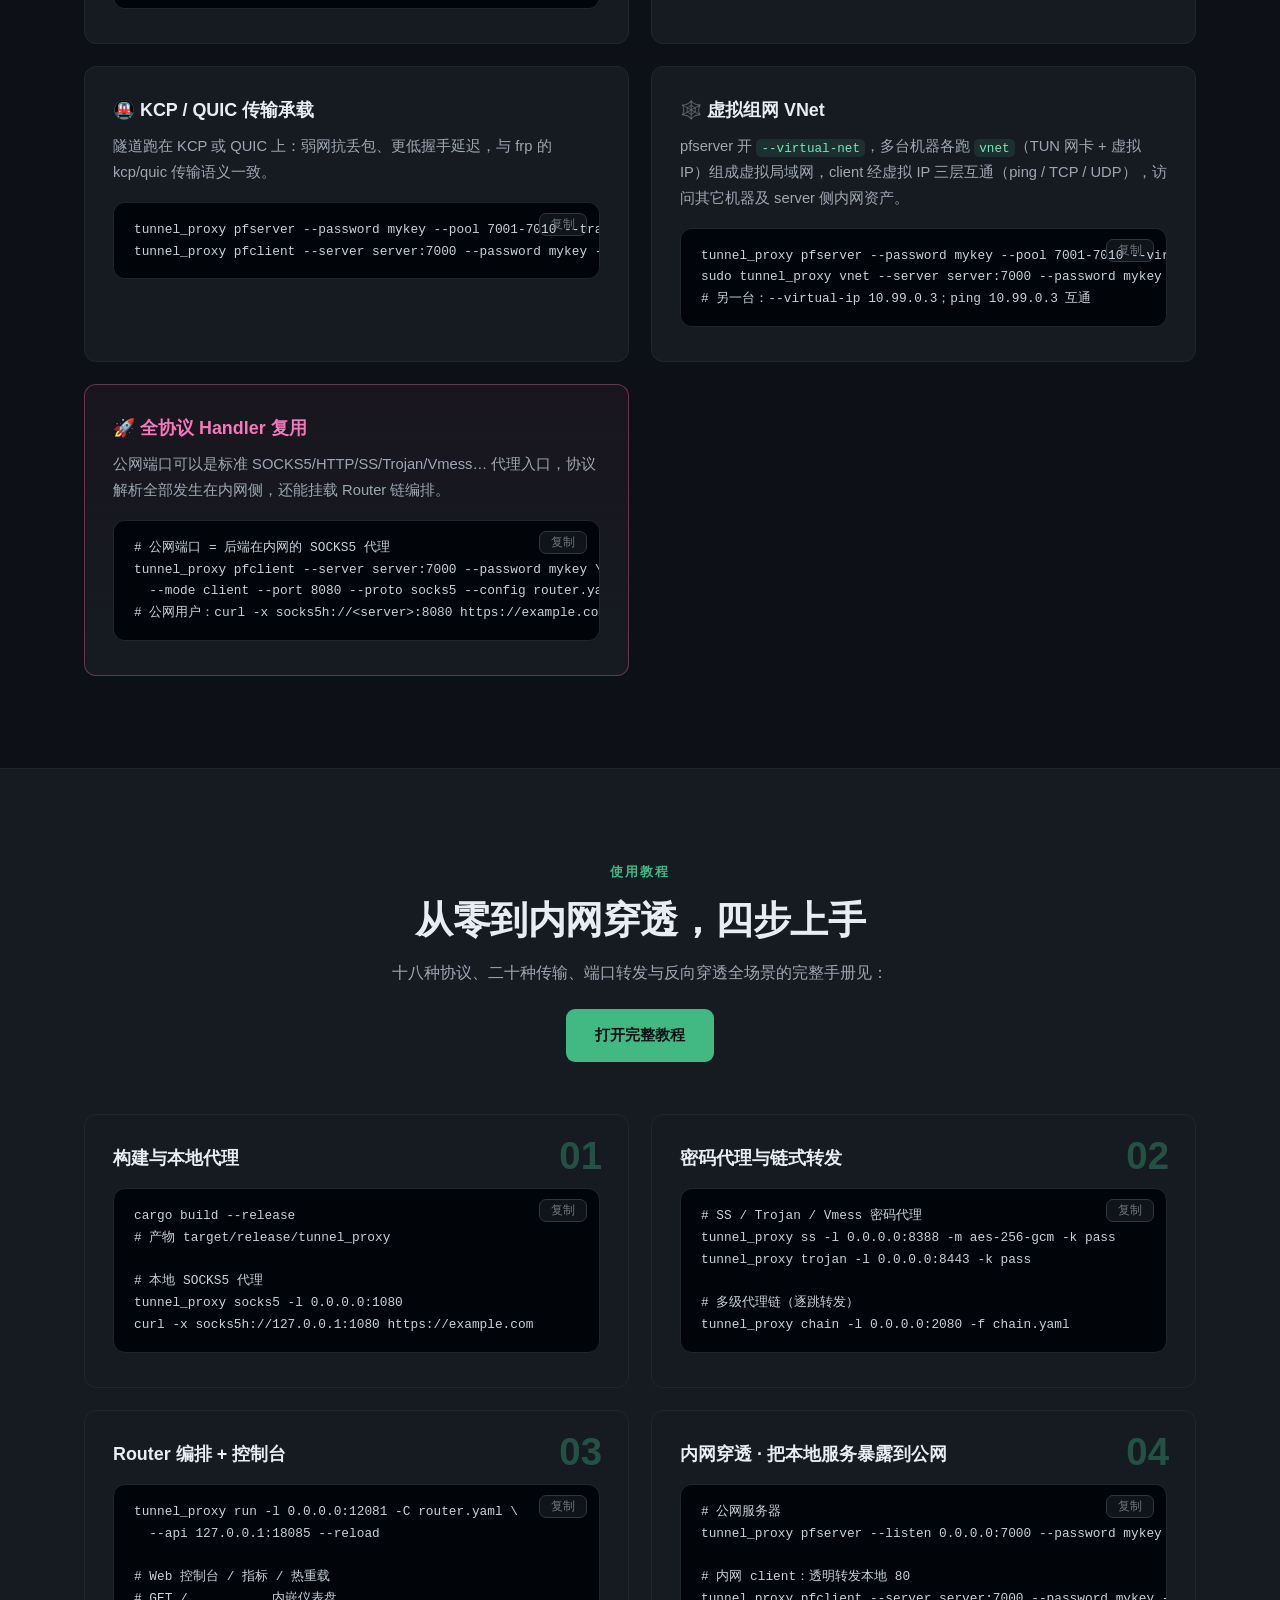
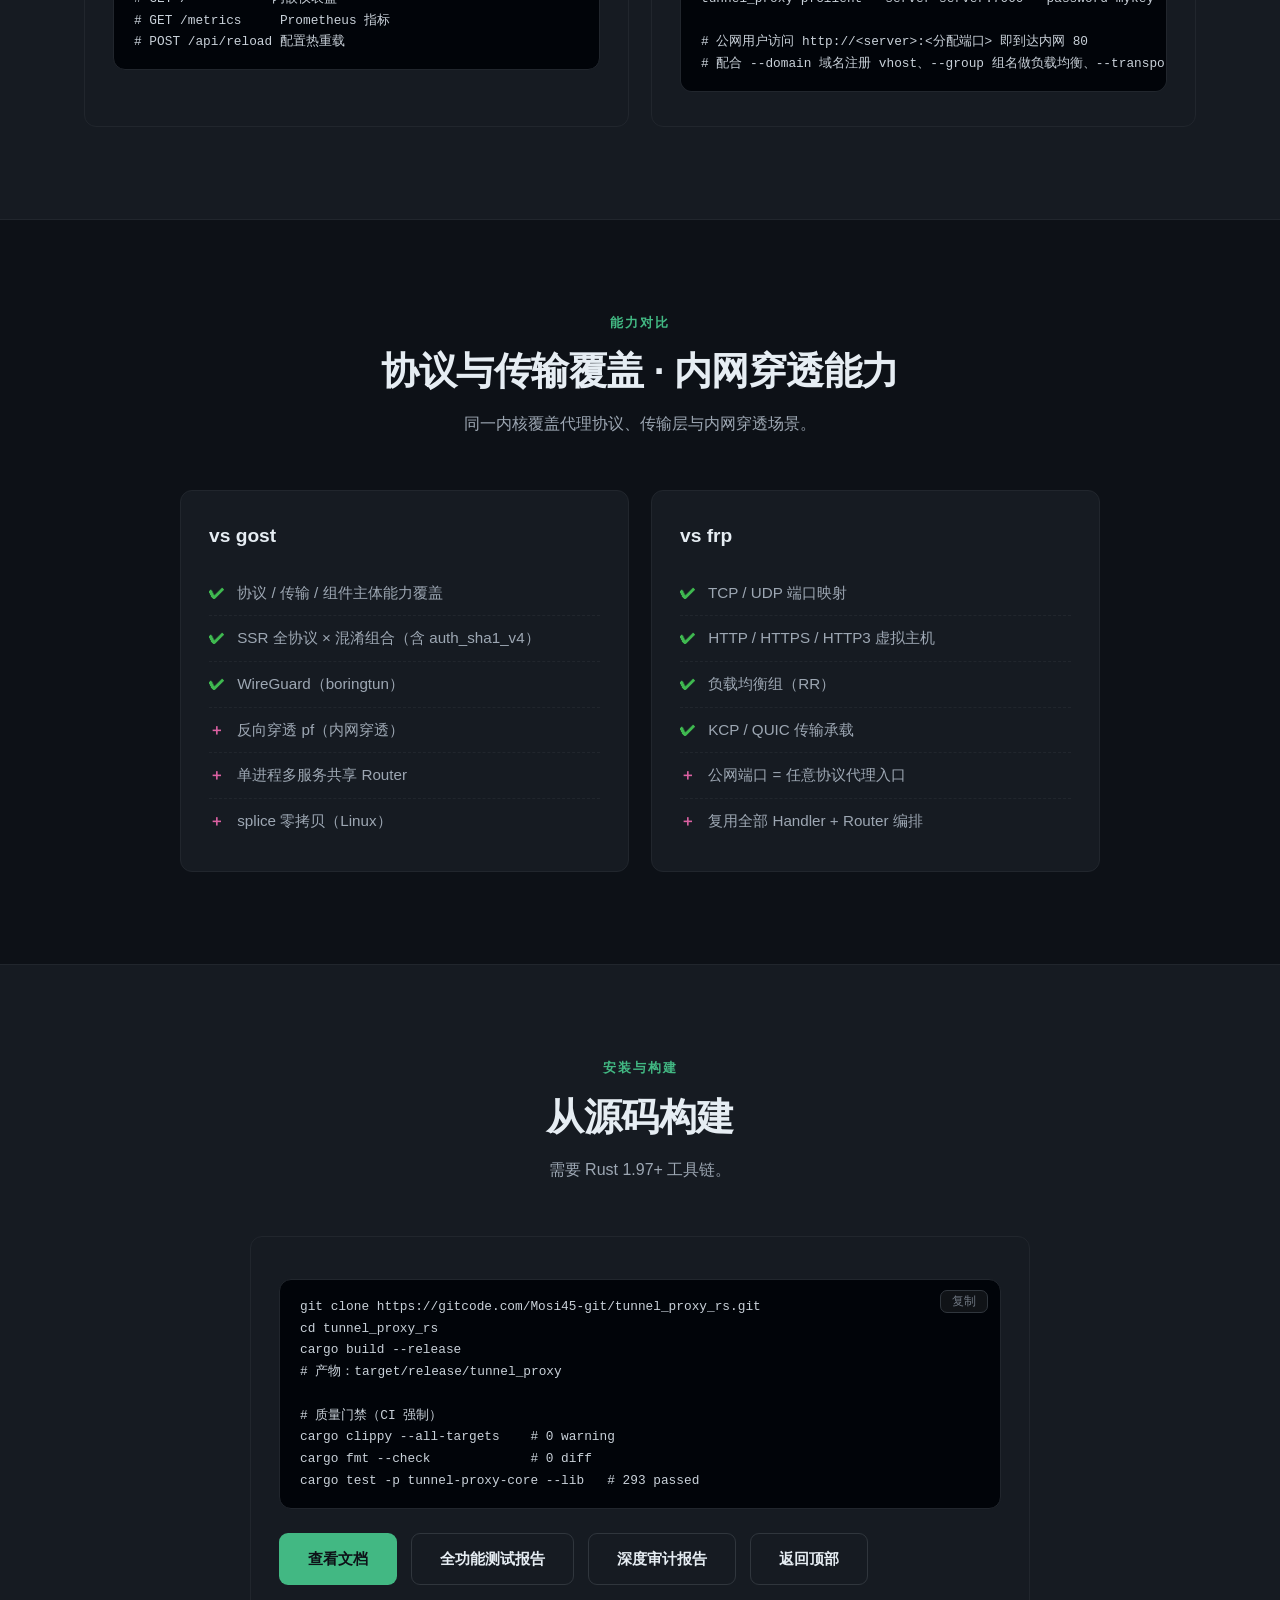
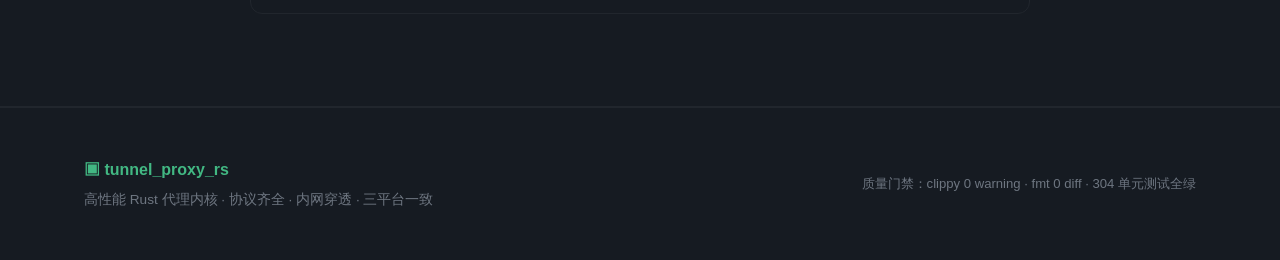
==== commit e3abe3ce: "up" ====
--- a/index.html
+++ b/index.html
@@ -40,14 +40,16 @@
     <p class="hero-eyebrow">Rust · 单二进制 · 三平台</p>
     <h1 class="hero-title">
       一个二进制，<br>
-      <span class="gradient-text">全协议代理内核，<br>内网穿透</span>
+      <span class="gradient-text">不只能代理，<br>还能组网</span>
     </h1>
     <p class="hero-sub">
       tunnel_proxy_rs 是纯 Rust 编写的高性能代理内核：<strong>覆盖主流代理协议</strong>
       （HTTP / SOCKS / SS / Trojan / Vmess / Vless 等）<strong>与传输层</strong>
-      （TCP / UDP / QUIC / KCP / WebSocket / mTLS 等）；同时原生实现
-      <strong>内网穿透</strong>——TCP/UDP 端口映射、HTTP/HTTPS/HTTP3 虚拟主机、
-      负载均衡、KCP/QUIC 承载。单进程、低消耗、高并发。
+      （TCP / UDP / QUIC / KCP / WebSocket / mTLS 等）；原生实现
+      <strong>双向服务</strong>——既是内网穿透（TCP/UDP 端口映射、HTTP/HTTPS/HTTP3
+      虚拟主机、负载均衡、KCP/QUIC 承载），也能
+      <strong>虚拟组网 VNet</strong>（多机 TUN 网卡打通成一张虚拟局域网，client 经
+      虚拟 IP 访问其它机器及其内网资产）。单进程、低消耗、高并发。
     </p>
     <div class="hero-actions">
       <a class="btn btn-primary" href="tutorial.html">查看完整教程</a>
@@ -66,14 +68,18 @@
 
 <span class="c-dim"># 内网穿透：公网 server + 内网 client（frp 级）</span>
 <span class="c-fn">tunnel_proxy</span> <span class="c-key">pfserver</span> -l 0.0.0.0:7000 -k mykey -b 7001-7010
-<span class="c-fn">tunnel_proxy</span> <span class="c-key">pfclient</span> -s server:7000 -k mykey -t 127.0.0.1:80</code></pre>
+<span class="c-fn">tunnel_proxy</span> <span class="c-key">pfclient</span> -s server:7000 -k mykey -t 127.0.0.1:80
+
+<span class="c-dim"># 虚拟组网：多机 TUN 网卡互通（VNet）</span>
+<span class="c-fn">tunnel_proxy</span> <span class="c-key">pfserver</span> -l 0.0.0.0:7000 -k mykey -b 7001-7010 --virtual-net
+<span class="c-fn">sudo tunnel_proxy</span> <span class="c-key">vnet</span> -s server:7000 -k mykey --virtual-ip 10.99.0.2</code></pre>
       </div>
     </div>
     <div class="hero-stats">
       <div class="stat"><b data-count="18">0</b><span>代理协议</span></div>
       <div class="stat"><b data-count="20">0</b><span>传输层</span></div>
       <div class="stat"><b data-count="17">0</b><span>编排组件</span></div>
-      <div class="stat"><b data-count="292">0</b><span>单元测试全绿</span></div>
+      <div class="stat"><b data-count="304">0</b><span>单元测试全绿</span></div>
       <div class="stat"><b data-count="3">0</b><span>平台可用</span></div>
     </div>
   </div>
@@ -107,6 +113,11 @@
         <div class="card-icon">🕳️</div>
         <h3>反向穿透 pf</h3>
         <p>内网 client 主动连出穿透 NAT，frp 级能力：TCP/UDP 端口映射、HTTP/HTTPS/HTTP3 虚拟主机、负载均衡组、KCP/QUIC 传输承载，断线自动重连。</p>
+      </div>
+      <div class="card feature-card">
+        <div class="card-icon">🕸️</div>
+        <h3>虚拟组网 VNet</h3>
+        <p>pfserver + 多机 vnet（TUN 网卡 + 虚拟 IP）组成虚拟局域网，client 经虚拟 IP 三层互通（ping / TCP / UDP），把多个内网打通成一张新网络，直接访问其它机器及 server 侧内网资产。</p>
       </div>
       <div class="card feature-card">
         <div class="card-icon">📊</div>
@@ -197,9 +208,9 @@
 <section class="section section-pf" id="pf">
   <div class="container">
     <div class="section-head">
-      <p class="eyebrow">反向穿透</p>
-      <h2 class="section-title">内网穿透：端口映射与协议复用</h2>
-      <p class="section-desc">内网 client 主动连出（可穿 NAT），公网用户访问 server 分配端口即可触达内网服务。</p>
+      <p class="eyebrow">双向服务</p>
+      <h2 class="section-title">不只能代理，还能组网：穿透 + 虚拟局域网</h2>
+      <p class="section-desc">内网 client 主动连出（可穿 NAT），公网用户访问 server 分配端口即可触达内网服务；多机 vnet 还能组成虚拟局域网互通互访。</p>
     </div>
     <div class="pf-grid">
       <div class="card pf-card">
@@ -233,6 +244,13 @@
         <p>隧道跑在 KCP 或 QUIC 上：弱网抗丢包、更低握手延迟，与 frp 的 kcp/quic 传输语义一致。</p>
         <pre><code>tunnel_proxy pfserver --password mykey --pool 7001-7010 --transport kcp
 tunnel_proxy pfclient --server server:7000 --password mykey --transport kcp</code></pre>
+      </div>
+      <div class="card pf-card">
+        <h3>🕸️ 虚拟组网 VNet</h3>
+        <p>pfserver 开 <code>--virtual-net</code>，多台机器各跑 <code>vnet</code>（TUN 网卡 + 虚拟 IP）组成虚拟局域网，client 经虚拟 IP 三层互通（ping / TCP / UDP），访问其它机器及 server 侧内网资产。</p>
+        <pre><code>tunnel_proxy pfserver --password mykey --pool 7001-7010 --virtual-net
+sudo tunnel_proxy vnet --server server:7000 --password mykey --virtual-ip 10.99.0.2
+# 另一台：--virtual-ip 10.99.0.3；ping 10.99.0.3 互通</code></pre>
       </div>
       <div class="card pf-card pf-card-highlight">
         <h3>🚀 全协议 Handler 复用</h3>
@@ -361,7 +379,7 @@
 # 质量门禁（CI 强制）
 cargo clippy --all-targets    # 0 warning
 cargo fmt --check             # 0 diff
-cargo test -p tunnel-proxy-core --lib   # 292 passed</code></pre>
+cargo test -p tunnel-proxy-core --lib   # 293 passed</code></pre>
       <div class="install-links">
         <a class="btn btn-primary" href="https://gost.run/" target="_blank" rel="noopener">查看文档</a>
         <a class="btn btn-ghost" href="../docs/test-report-2026-08-29.md">全功能测试报告</a>
@@ -379,7 +397,7 @@
       <p class="footer-brand">▣ tunnel_proxy_rs</p>
       <p class="footer-desc">高性能 Rust 代理内核 · 协议齐全 · 内网穿透 · 三平台一致</p>
     </div>
-    <p class="footer-meta">质量门禁：clippy 0 warning · fmt 0 diff · 292 单元测试全绿</p>
+    <p class="footer-meta">质量门禁：clippy 0 warning · fmt 0 diff · 304 单元测试全绿</p>
   </div>
 </footer>
 
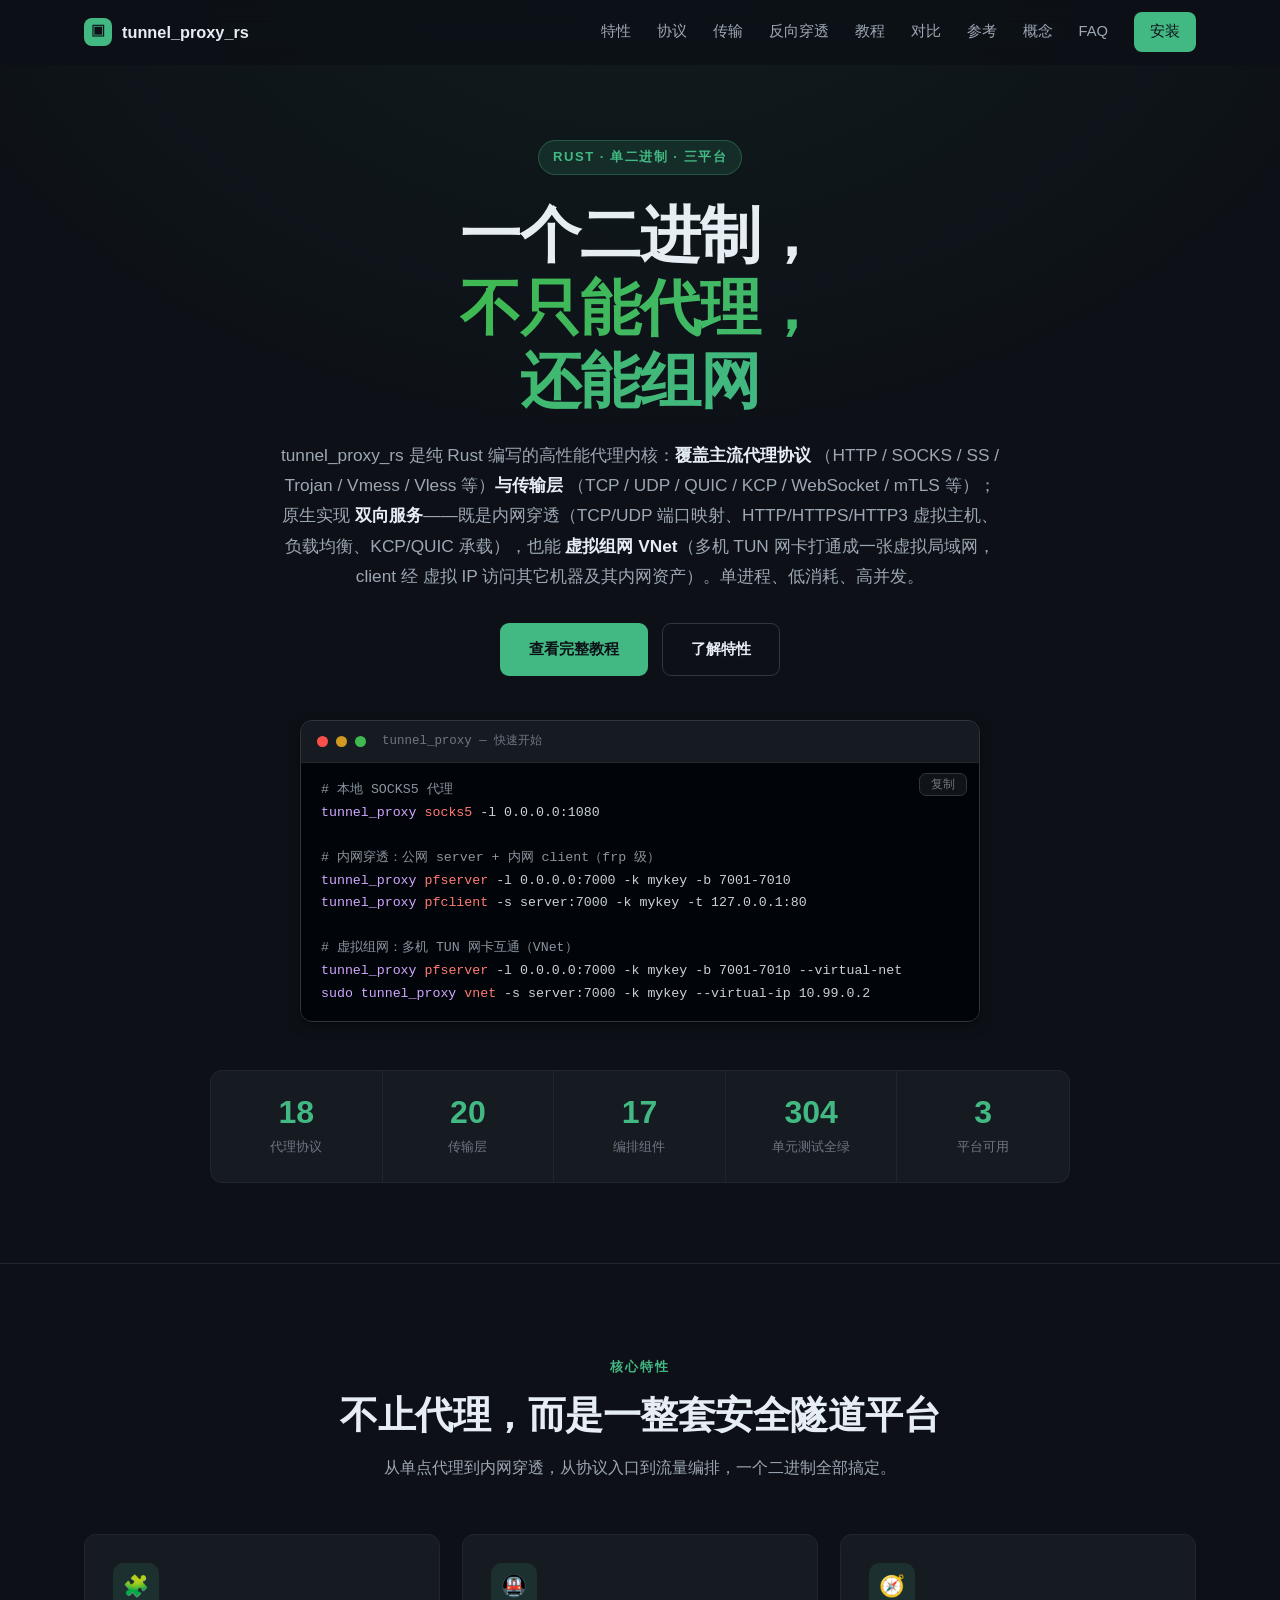
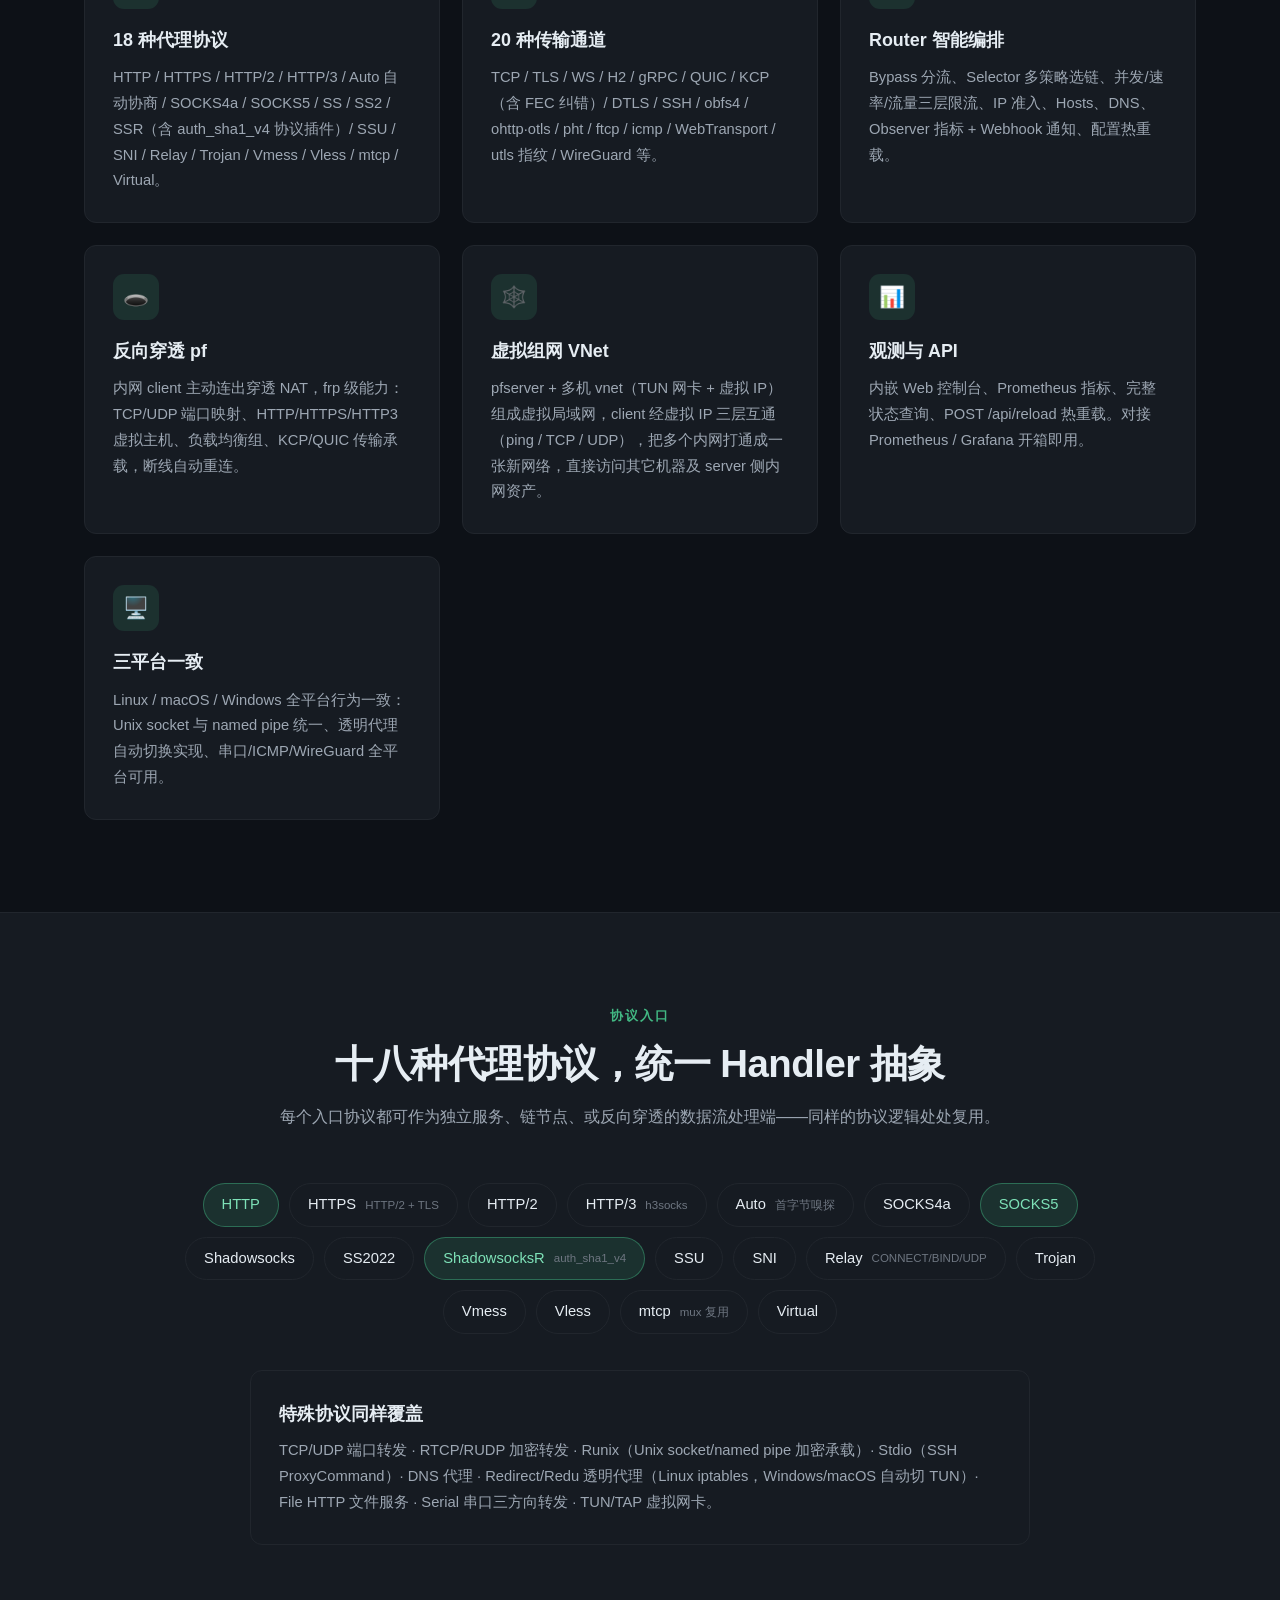
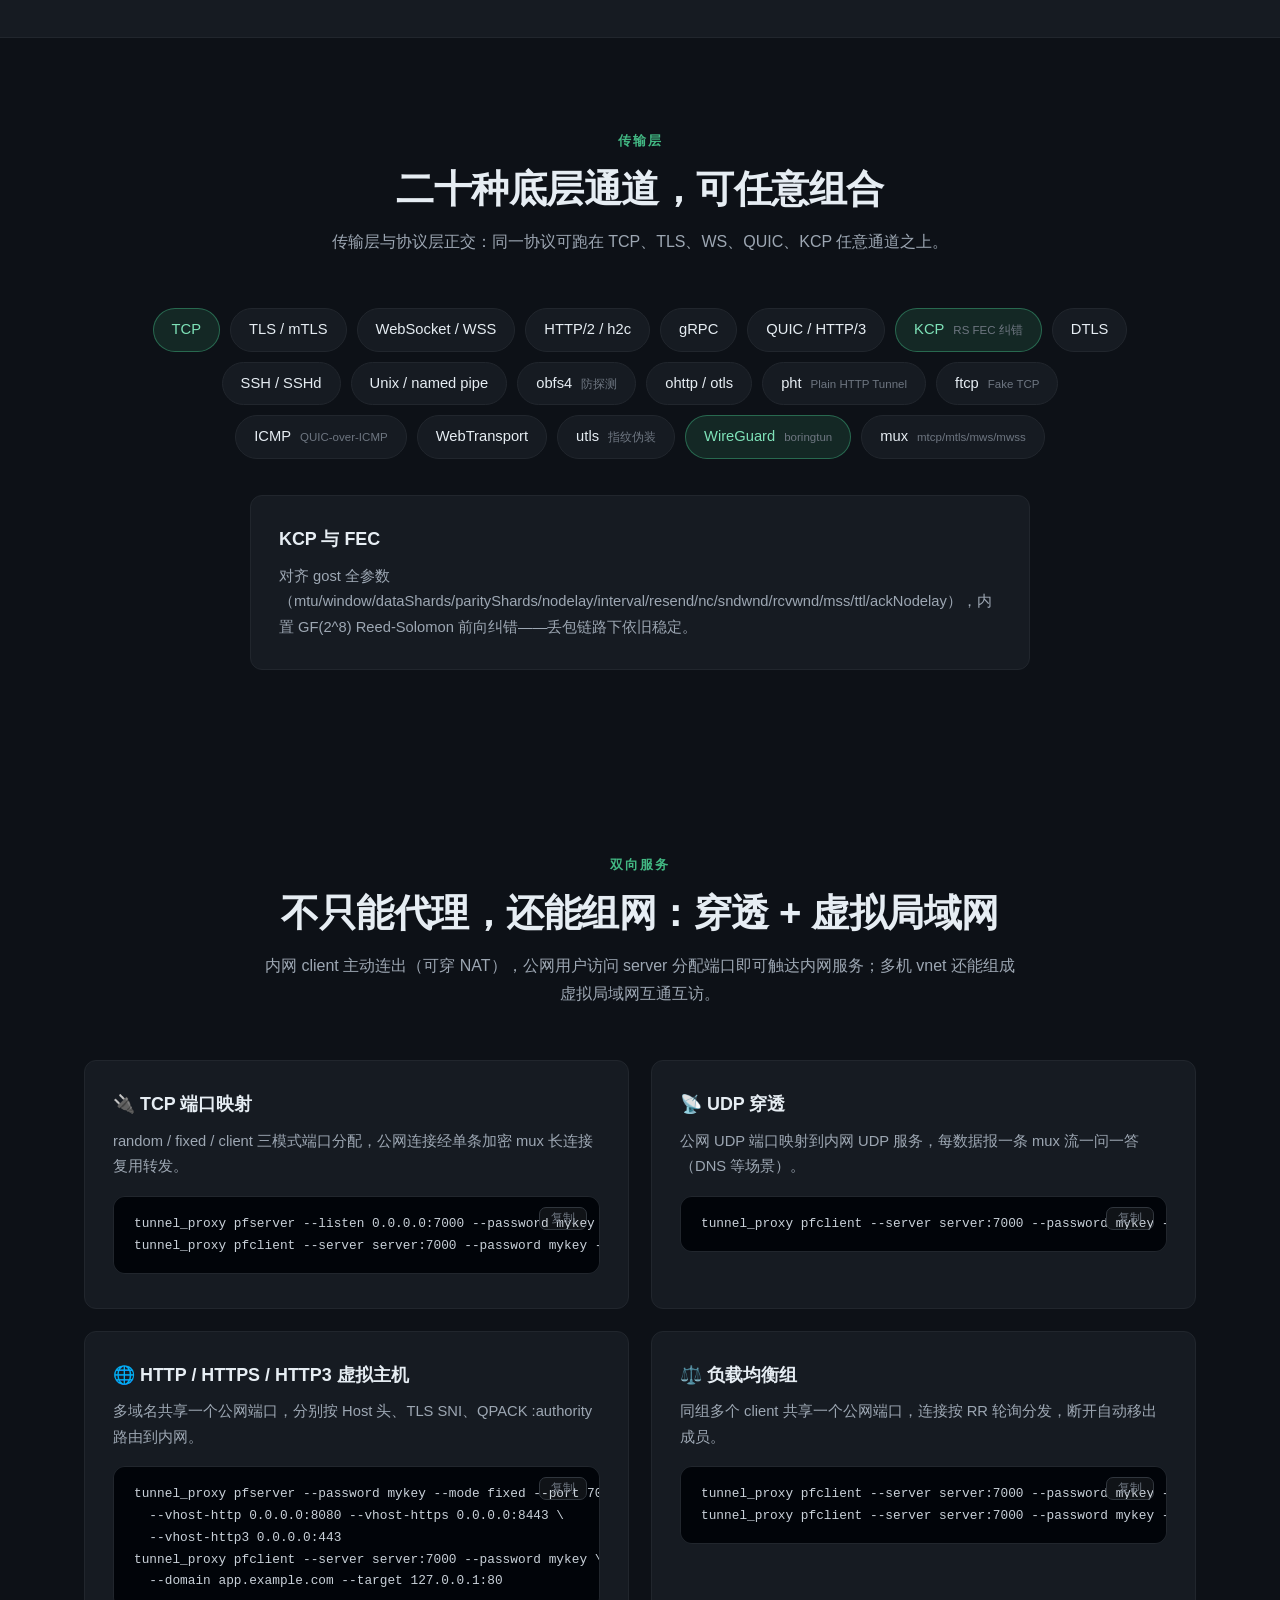
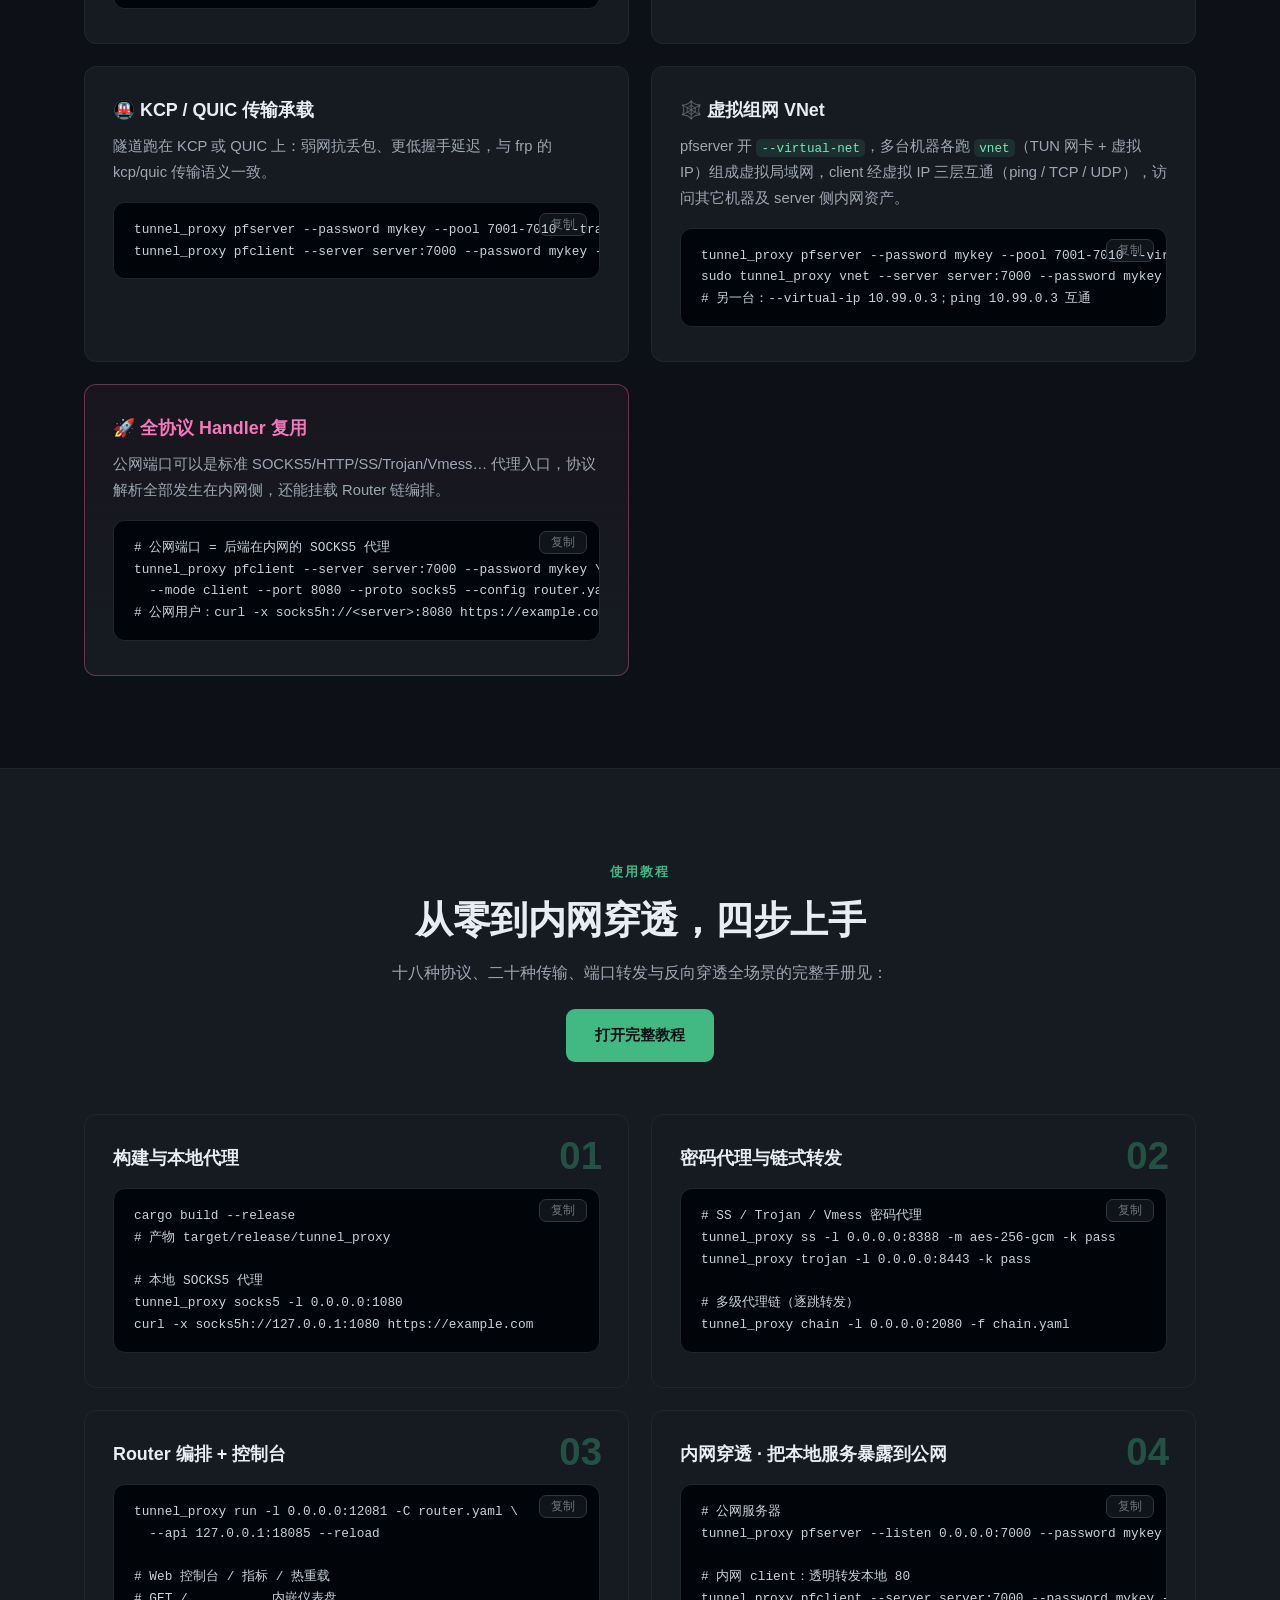
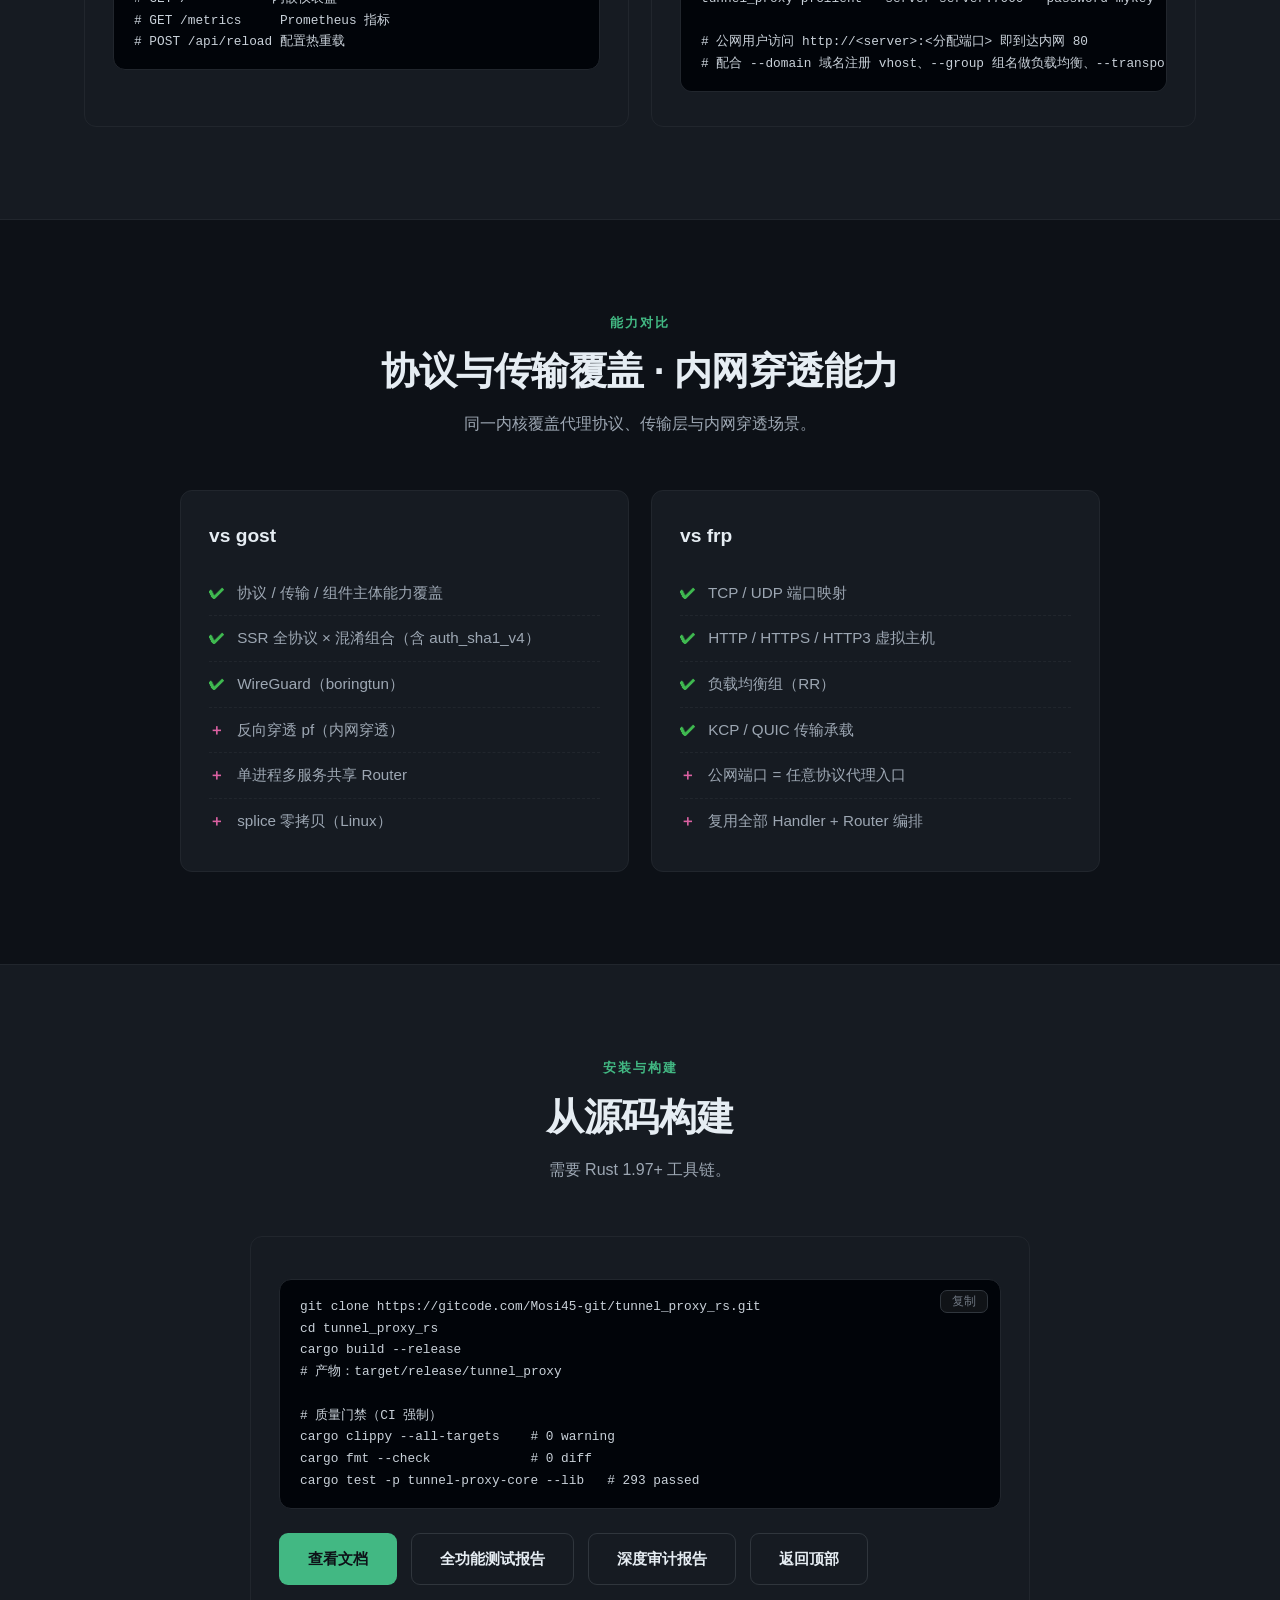
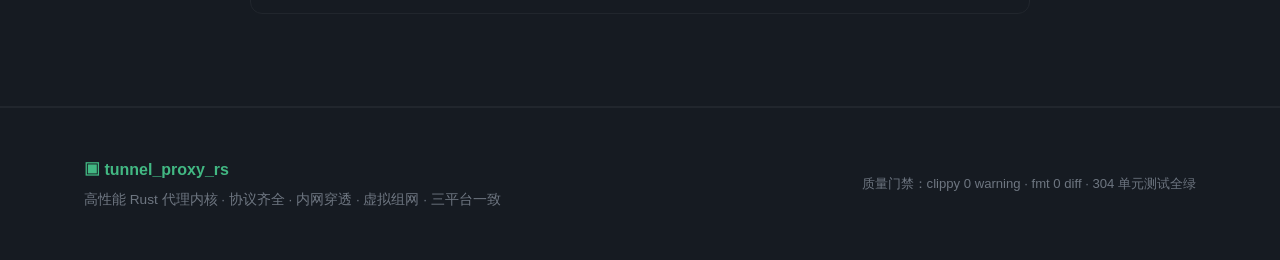
==== commit 325fd1c7: "up" ====
--- a/index.html
+++ b/index.html
@@ -395,7 +395,7 @@
   <div class="container footer-inner">
     <div>
       <p class="footer-brand">▣ tunnel_proxy_rs</p>
-      <p class="footer-desc">高性能 Rust 代理内核 · 协议齐全 · 内网穿透 · 三平台一致</p>
+      <p class="footer-desc">高性能 Rust 代理内核 · 协议齐全 · 内网穿透 · 虚拟组网 · 三平台一致</p>
     </div>
     <p class="footer-meta">质量门禁：clippy 0 warning · fmt 0 diff · 304 单元测试全绿</p>
   </div>
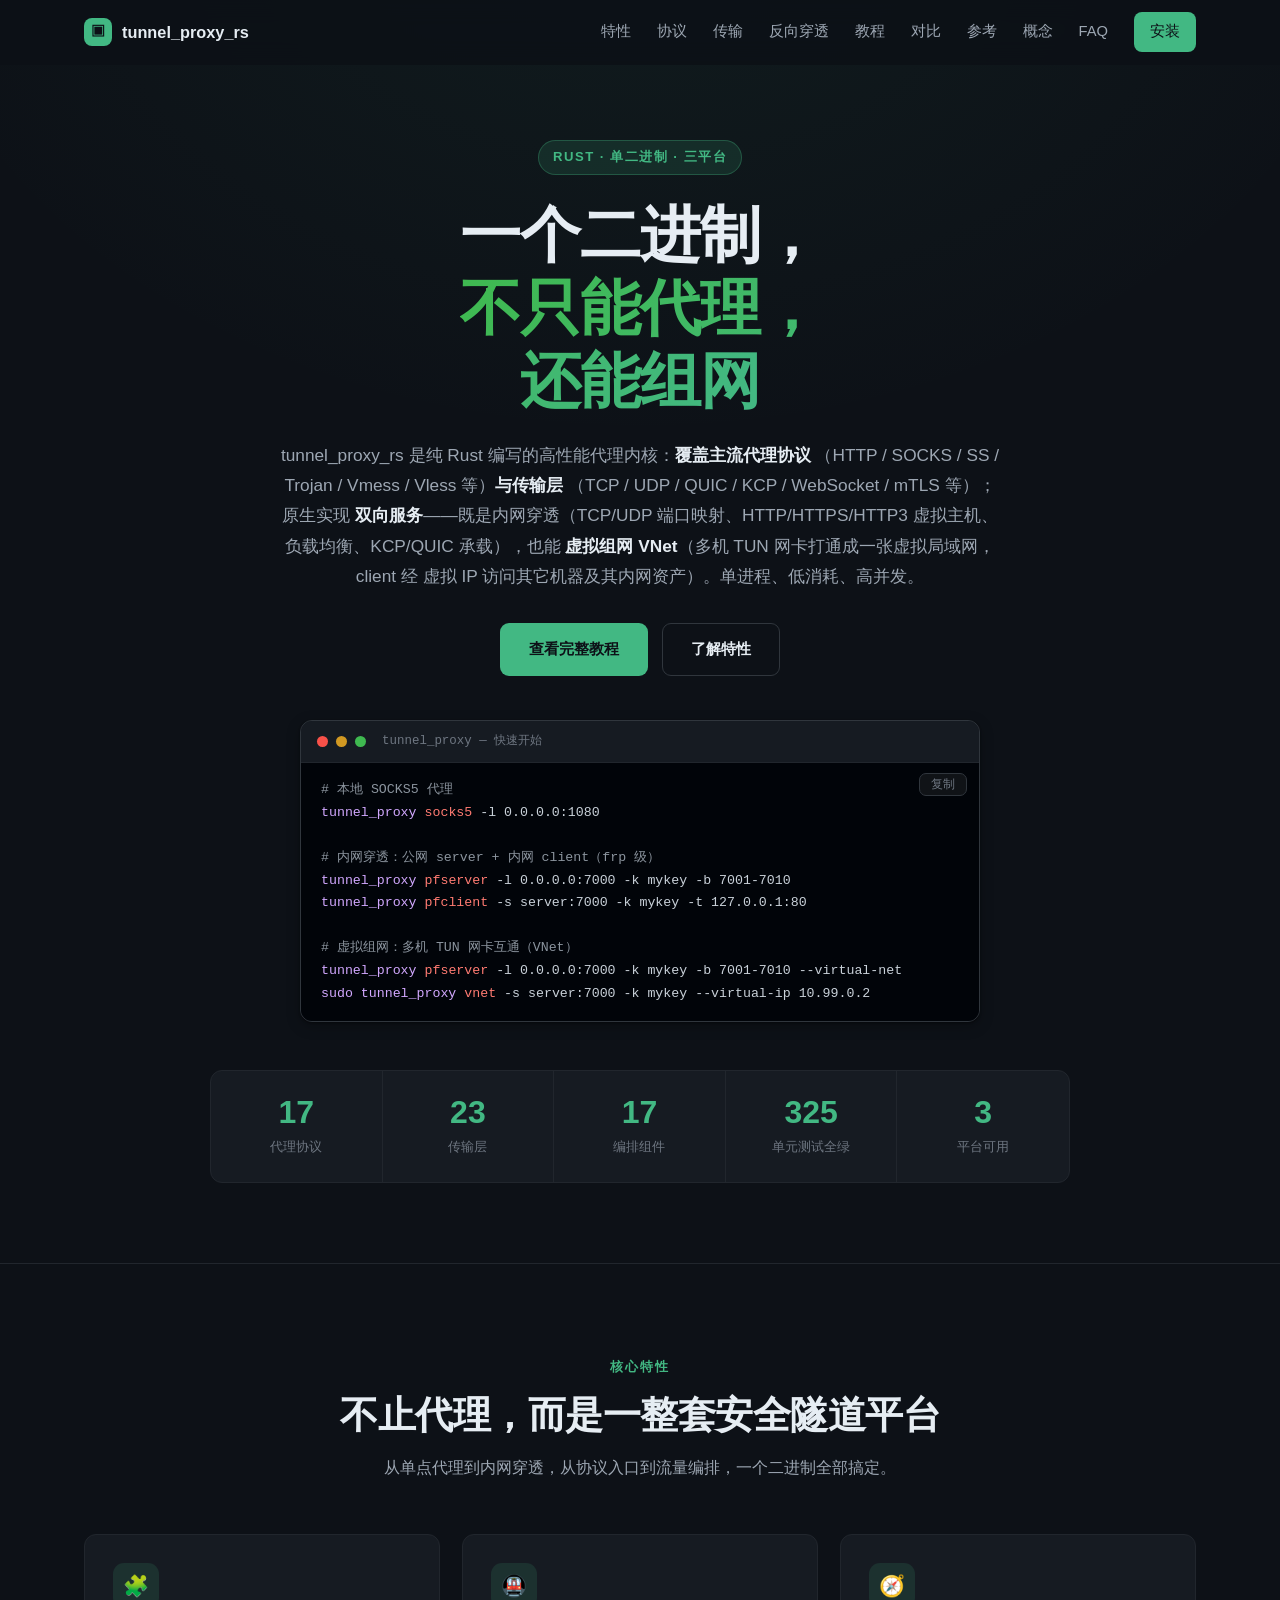
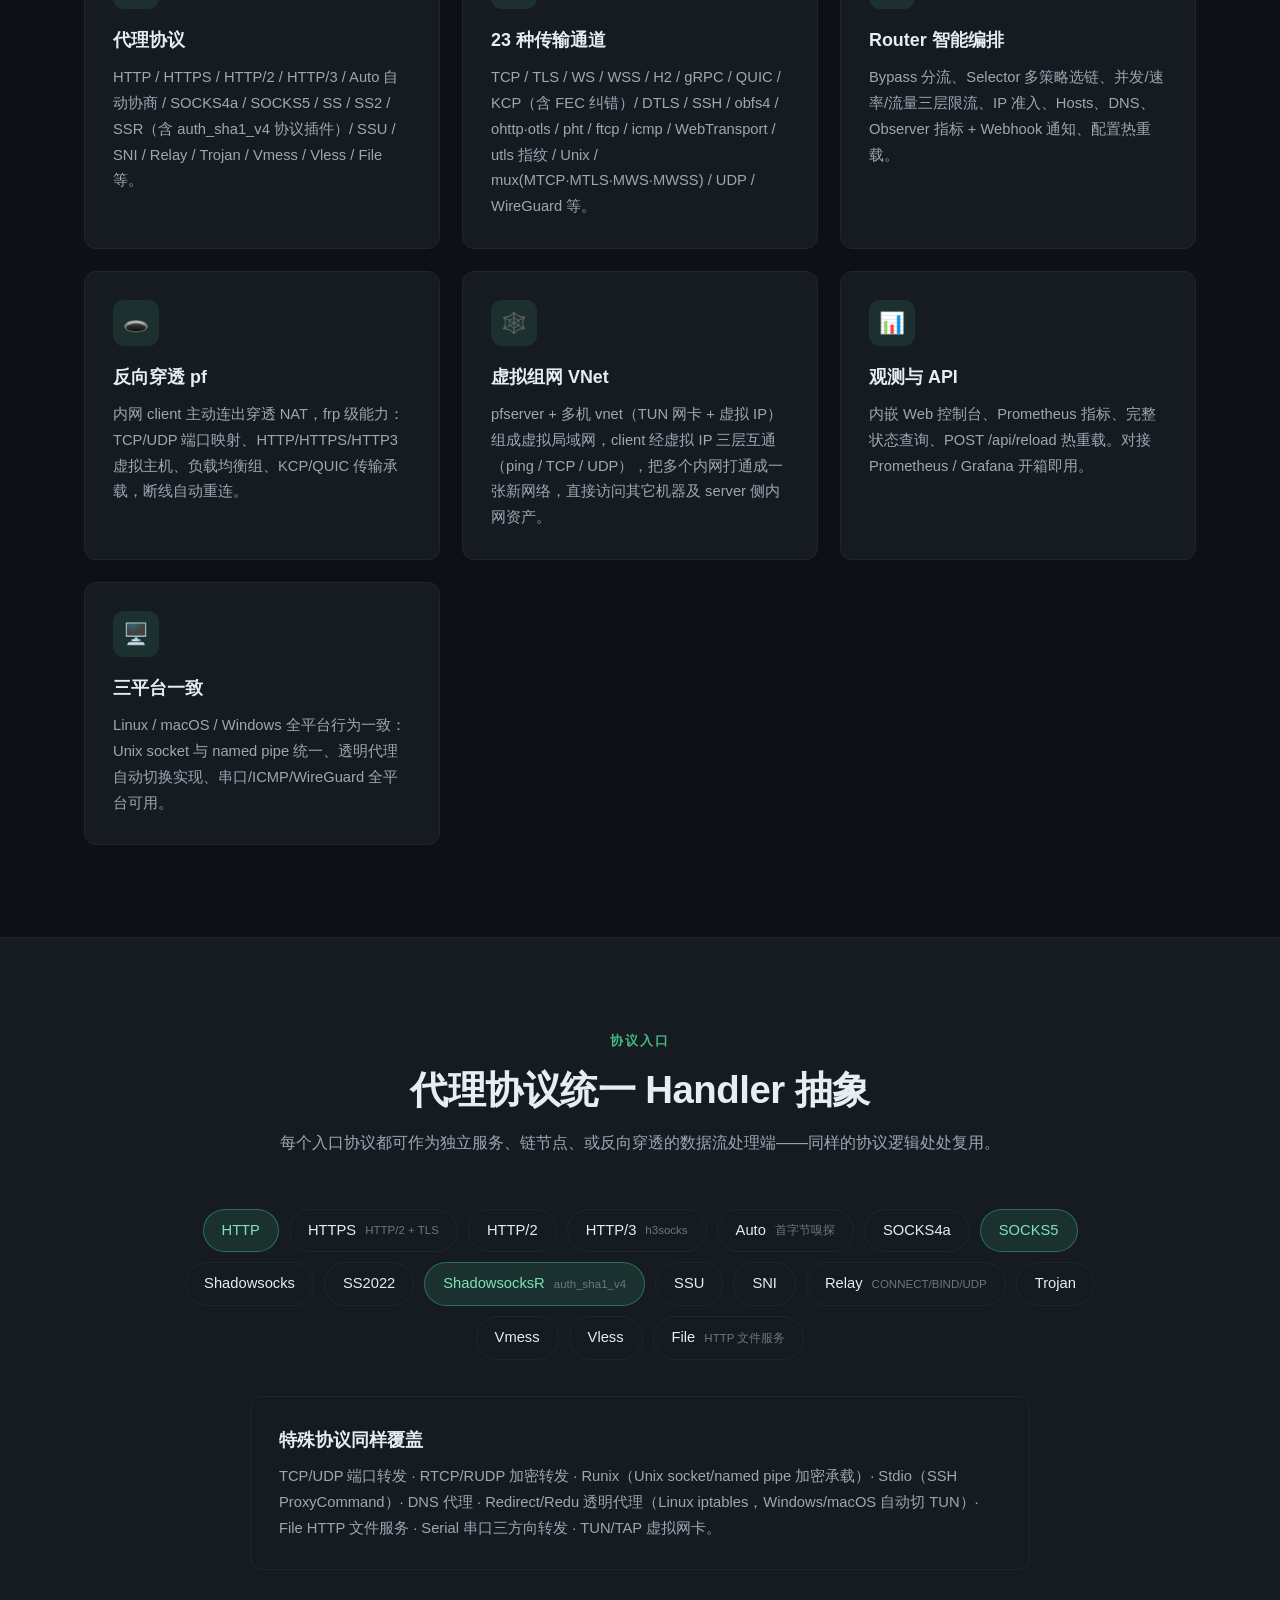
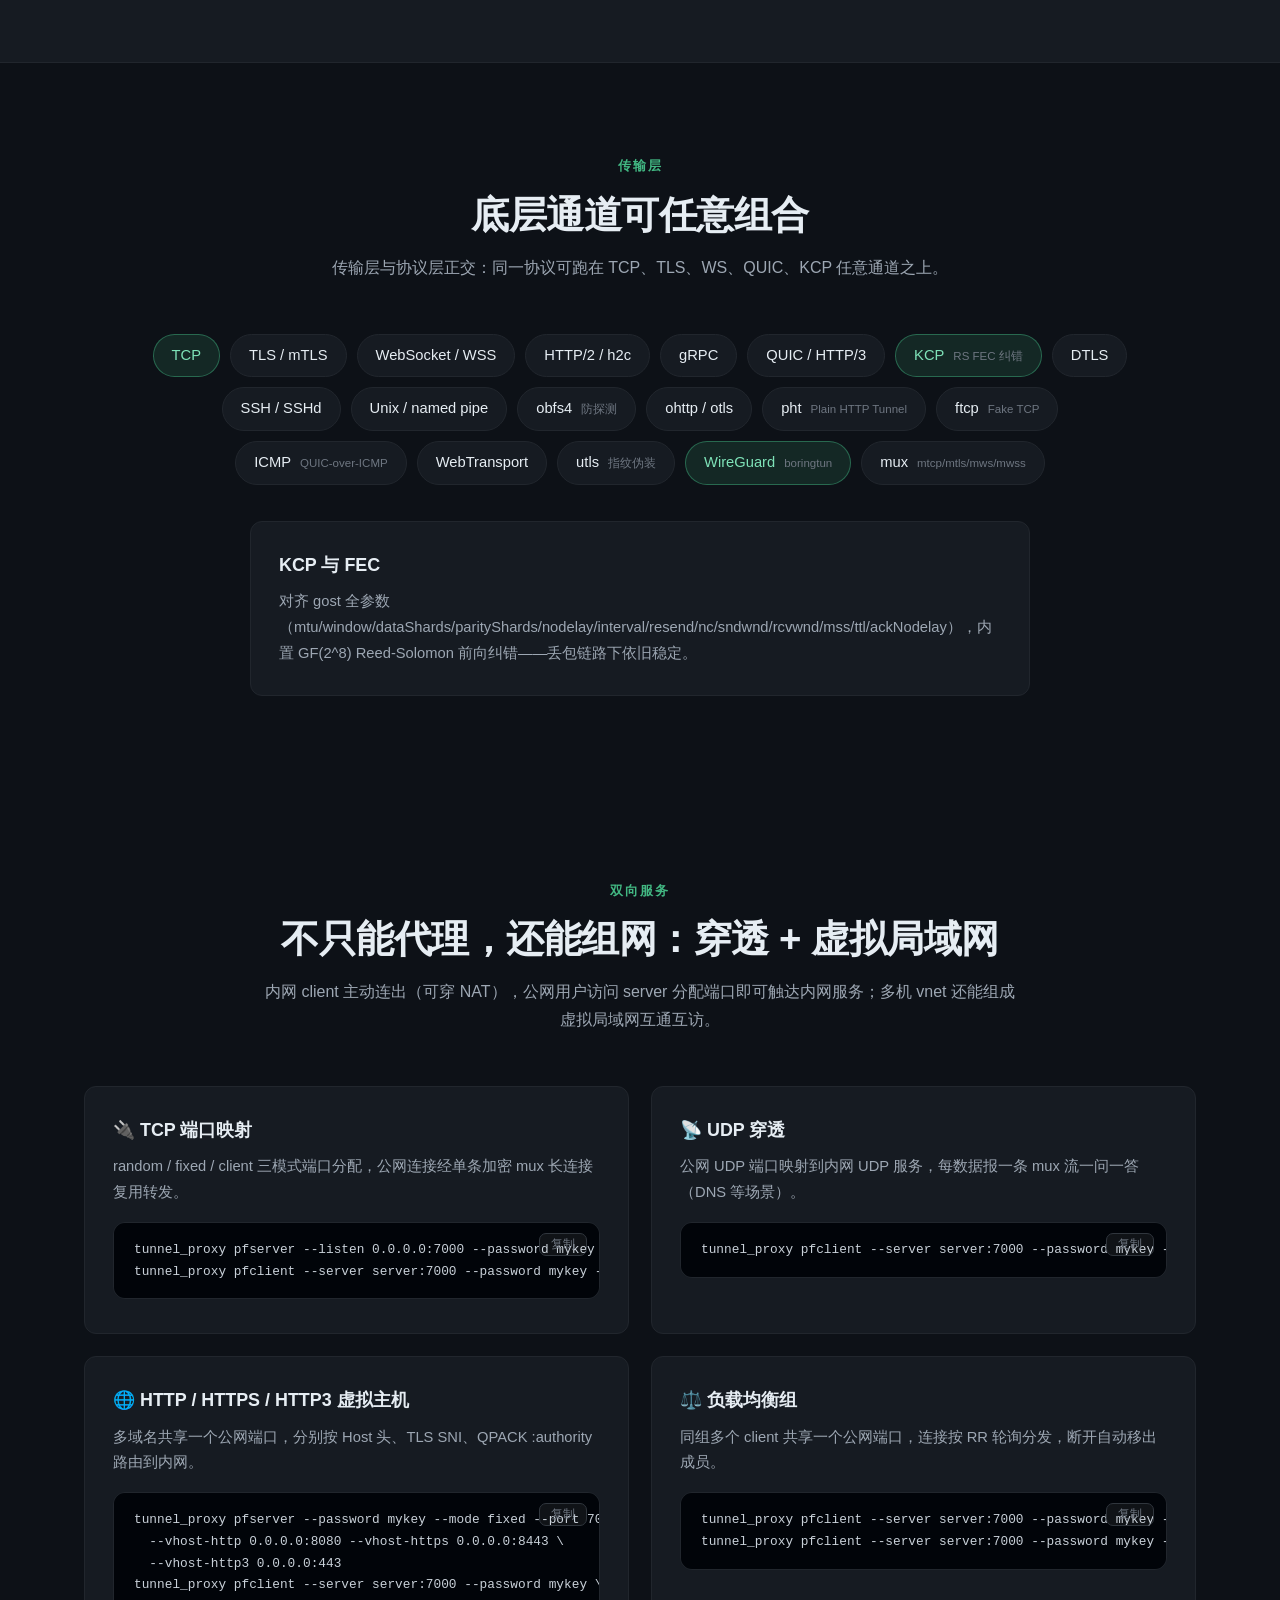
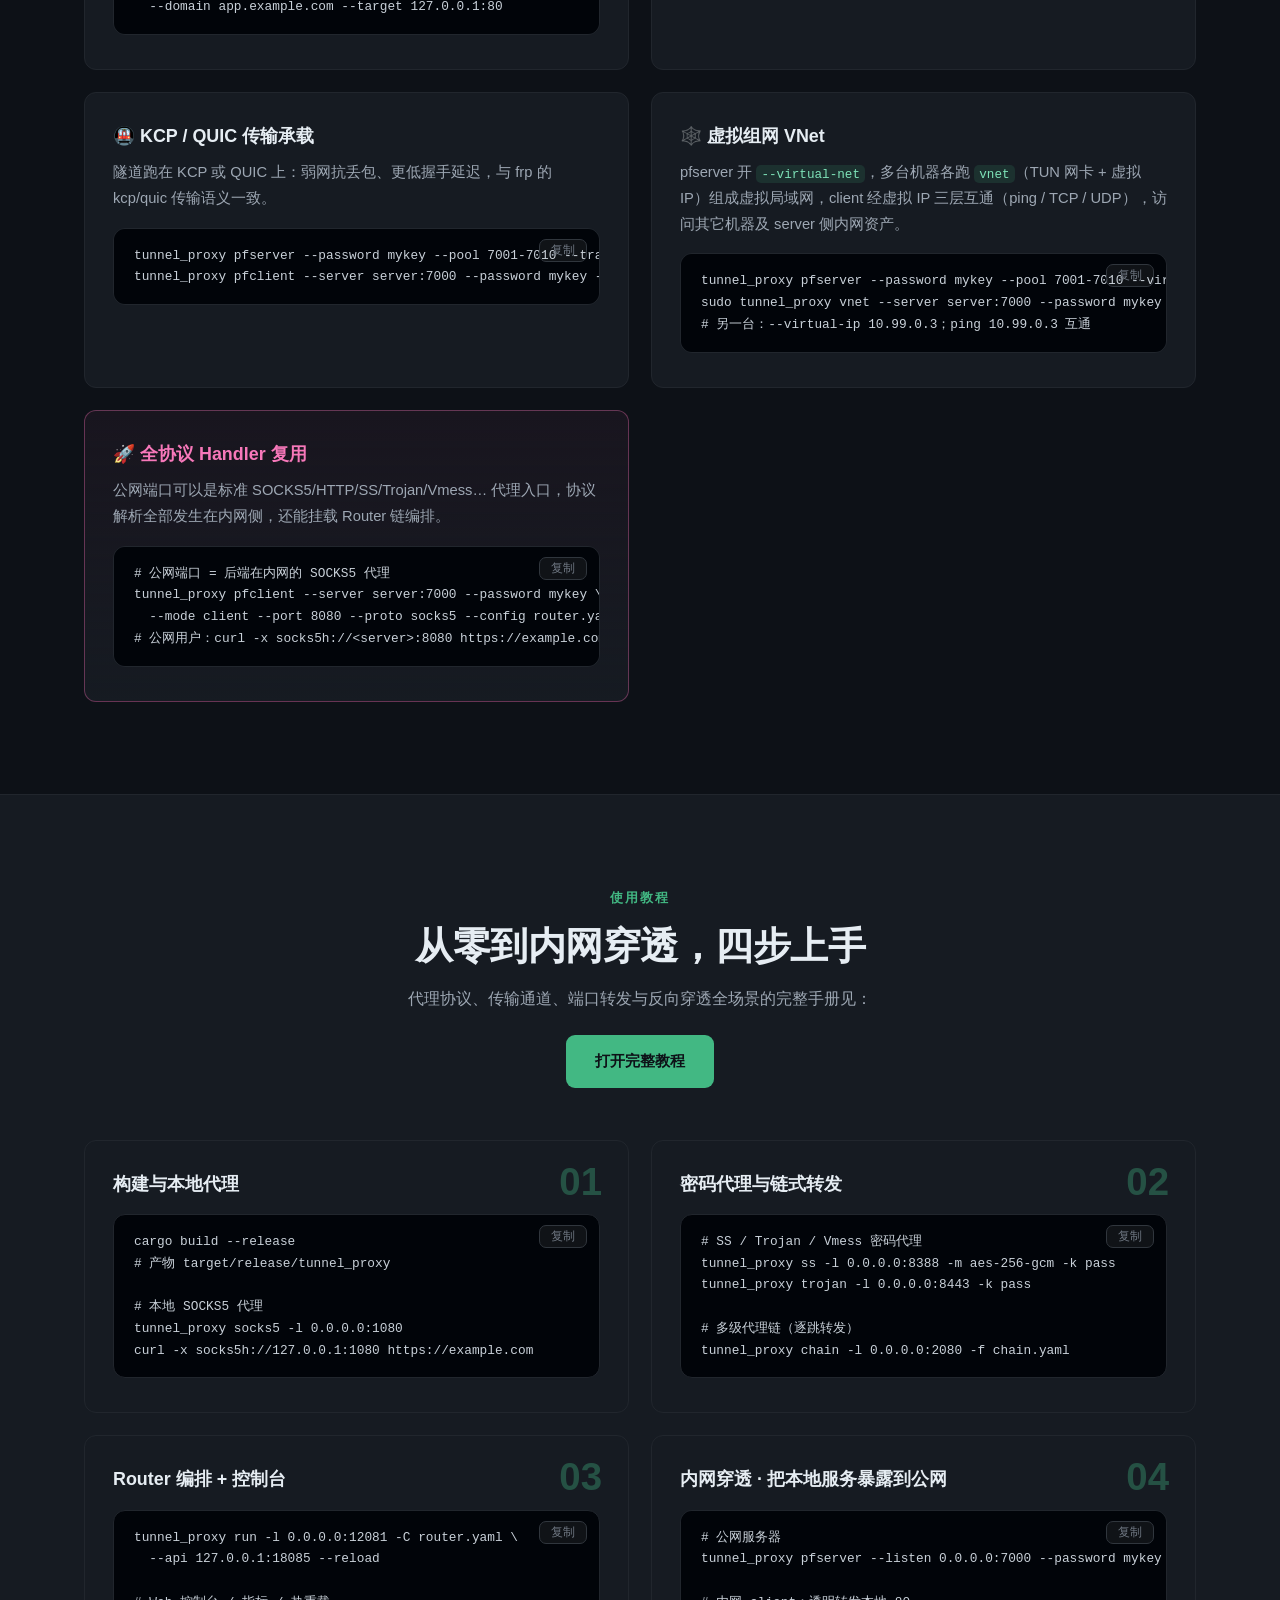
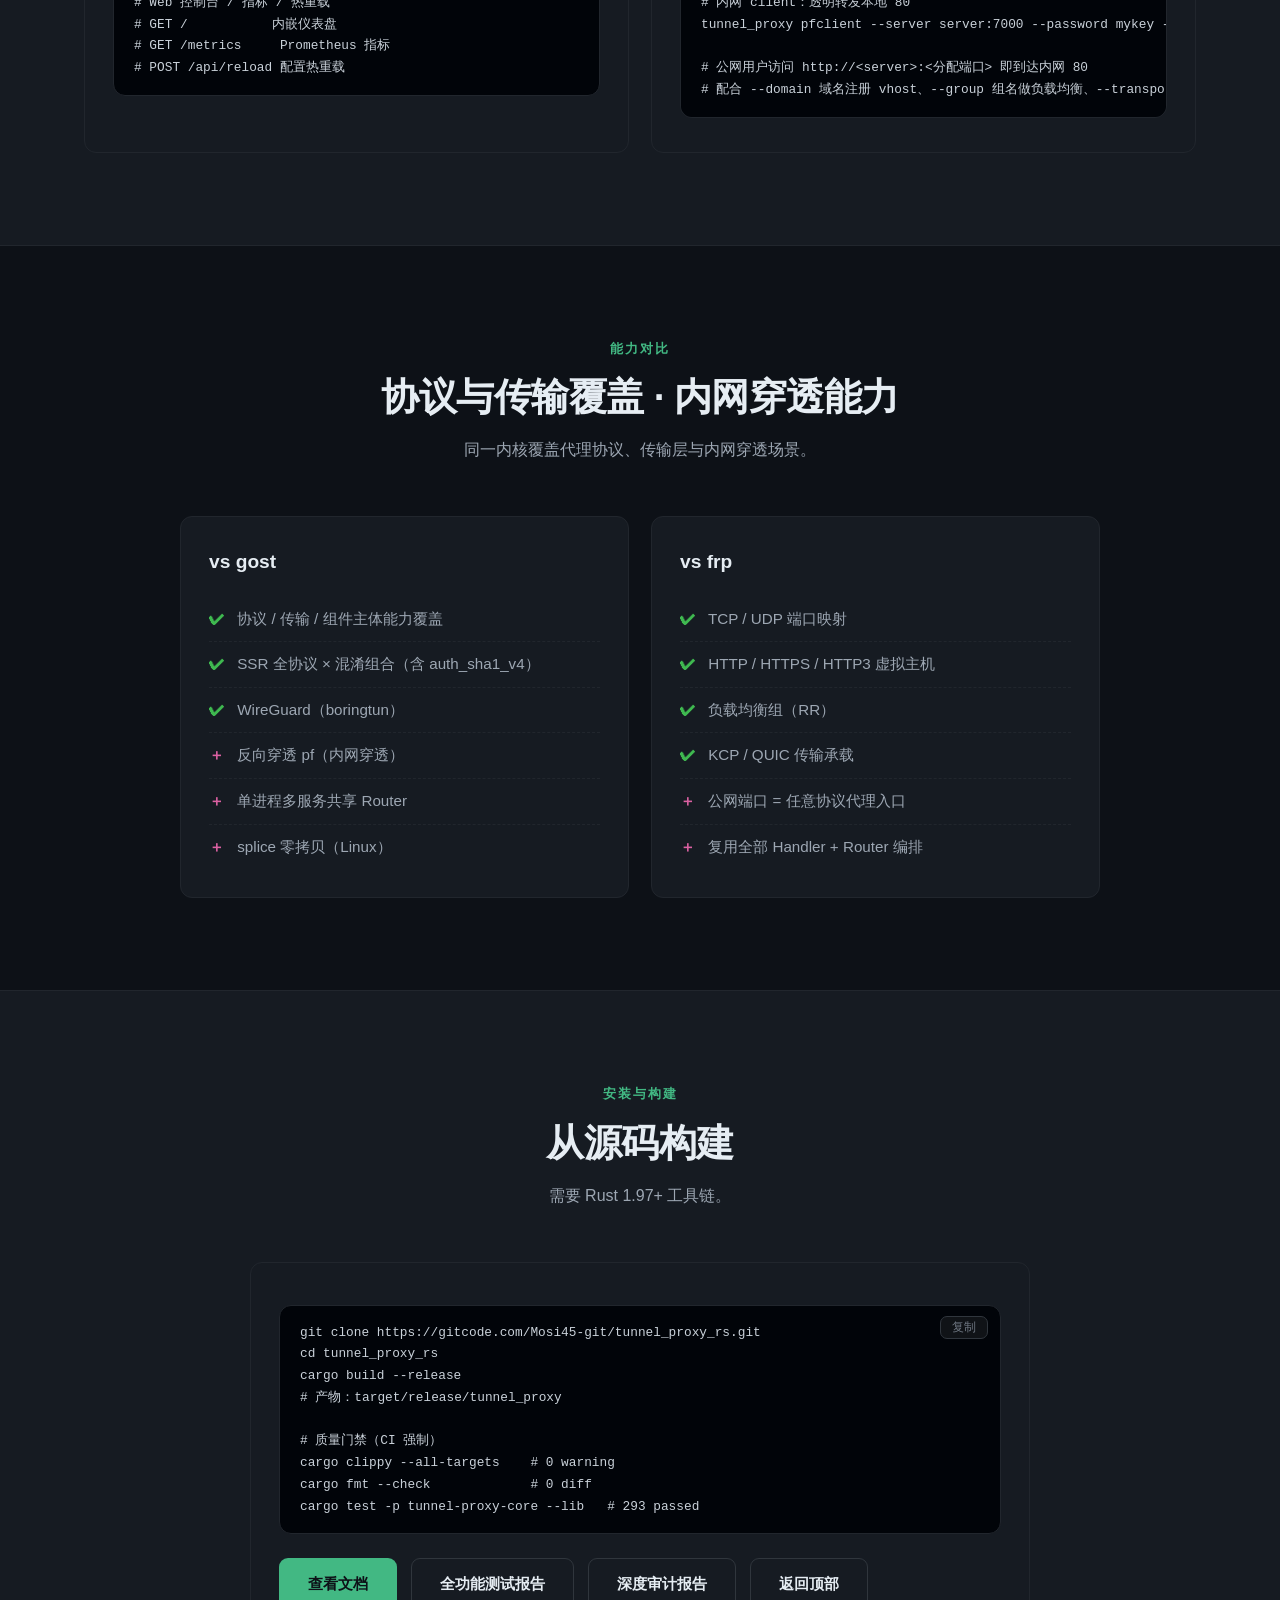
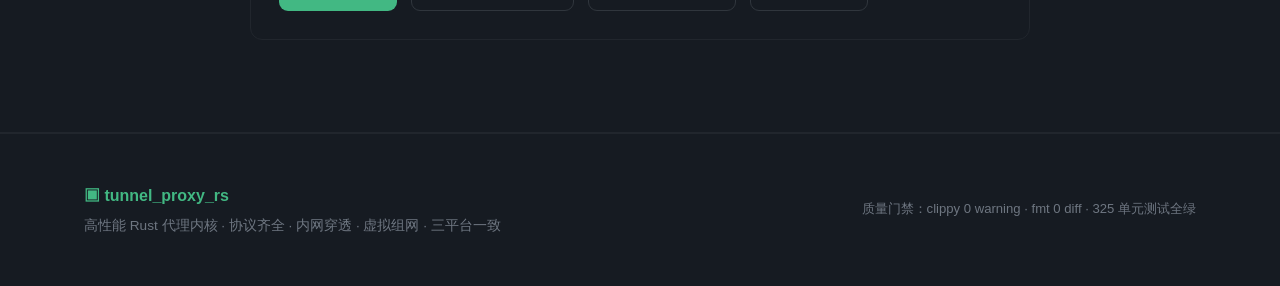
==== commit b2bdf2e1: "up" ====
--- a/index.html
+++ b/index.html
@@ -76,10 +76,10 @@
       </div>
     </div>
     <div class="hero-stats">
-      <div class="stat"><b data-count="18">0</b><span>代理协议</span></div>
-      <div class="stat"><b data-count="20">0</b><span>传输层</span></div>
+      <div class="stat"><b data-count="17">0</b><span>代理协议</span></div>
+      <div class="stat"><b data-count="23">0</b><span>传输层</span></div>
       <div class="stat"><b data-count="17">0</b><span>编排组件</span></div>
-      <div class="stat"><b data-count="304">0</b><span>单元测试全绿</span></div>
+      <div class="stat"><b data-count="325">0</b><span>单元测试全绿</span></div>
       <div class="stat"><b data-count="3">0</b><span>平台可用</span></div>
     </div>
   </div>
@@ -96,13 +96,13 @@
     <div class="feature-grid">
       <div class="card feature-card">
         <div class="card-icon">🧩</div>
-        <h3>18 种代理协议</h3>
-        <p>HTTP / HTTPS / HTTP/2 / HTTP/3 / Auto 自动协商 / SOCKS4a / SOCKS5 / SS / SS2 / SSR（含 auth_sha1_v4 协议插件）/ SSU / SNI / Relay / Trojan / Vmess / Vless / mtcp / Virtual。</p>
+        <h3>代理协议</h3>
+        <p>HTTP / HTTPS / HTTP/2 / HTTP/3 / Auto 自动协商 / SOCKS4a / SOCKS5 / SS / SS2 / SSR（含 auth_sha1_v4 协议插件）/ SSU / SNI / Relay / Trojan / Vmess / Vless / File 等。</p>
       </div>
       <div class="card feature-card">
         <div class="card-icon">🚇</div>
-        <h3>20 种传输通道</h3>
-        <p>TCP / TLS / WS / H2 / gRPC / QUIC / KCP（含 FEC 纠错）/ DTLS / SSH / obfs4 / ohttp·otls / pht / ftcp / icmp / WebTransport / utls 指纹 / WireGuard 等。</p>
+        <h3>23 种传输通道</h3>
+        <p>TCP / TLS / WS / WSS / H2 / gRPC / QUIC / KCP（含 FEC 纠错）/ DTLS / SSH / obfs4 / ohttp·otls / pht / ftcp / icmp / WebTransport / utls 指纹 / Unix / mux(MTCP·MTLS·MWS·MWSS) / UDP / WireGuard 等。</p>
       </div>
       <div class="card feature-card">
         <div class="card-icon">🧭</div>
@@ -138,7 +138,7 @@
   <div class="container">
     <div class="section-head">
       <p class="eyebrow">协议入口</p>
-      <h2 class="section-title">十八种代理协议，统一 Handler 抽象</h2>
+      <h2 class="section-title">代理协议统一 Handler 抽象</h2>
       <p class="section-desc">每个入口协议都可作为独立服务、链节点、或反向穿透的数据流处理端——同样的协议逻辑处处复用。</p>
     </div>
     <div class="badge-cloud">
@@ -158,8 +158,7 @@
       <span class="badge">Trojan</span>
       <span class="badge">Vmess</span>
       <span class="badge">Vless</span>
-      <span class="badge">mtcp<span class="badge-sub">mux 复用</span></span>
-      <span class="badge">Virtual</span>
+      <span class="badge">File<span class="badge-sub">HTTP 文件服务</span></span>
     </div>
     <div class="proto-note card">
       <h3>特殊协议同样覆盖</h3>
@@ -173,7 +172,7 @@
   <div class="container">
     <div class="section-head">
       <p class="eyebrow">传输层</p>
-      <h2 class="section-title">二十种底层通道，可任意组合</h2>
+      <h2 class="section-title">底层通道可任意组合</h2>
       <p class="section-desc">传输层与协议层正交：同一协议可跑在 TCP、TLS、WS、QUIC、KCP 任意通道之上。</p>
     </div>
     <div class="badge-cloud">
@@ -270,7 +269,7 @@
     <div class="section-head">
       <p class="eyebrow">使用教程</p>
       <h2 class="section-title">从零到内网穿透，四步上手</h2>
-      <p class="section-desc">十八种协议、二十种传输、端口转发与反向穿透全场景的完整手册见：</p>
+      <p class="section-desc">代理协议、传输通道、端口转发与反向穿透全场景的完整手册见：</p>
       <div style="margin-top: 22px;">
         <a class="btn btn-primary" href="tutorial.html">打开完整教程</a>
       </div>
@@ -397,7 +396,7 @@
       <p class="footer-brand">▣ tunnel_proxy_rs</p>
       <p class="footer-desc">高性能 Rust 代理内核 · 协议齐全 · 内网穿透 · 虚拟组网 · 三平台一致</p>
     </div>
-    <p class="footer-meta">质量门禁：clippy 0 warning · fmt 0 diff · 304 单元测试全绿</p>
+    <p class="footer-meta">质量门禁：clippy 0 warning · fmt 0 diff · 325 单元测试全绿</p>
   </div>
 </footer>
 
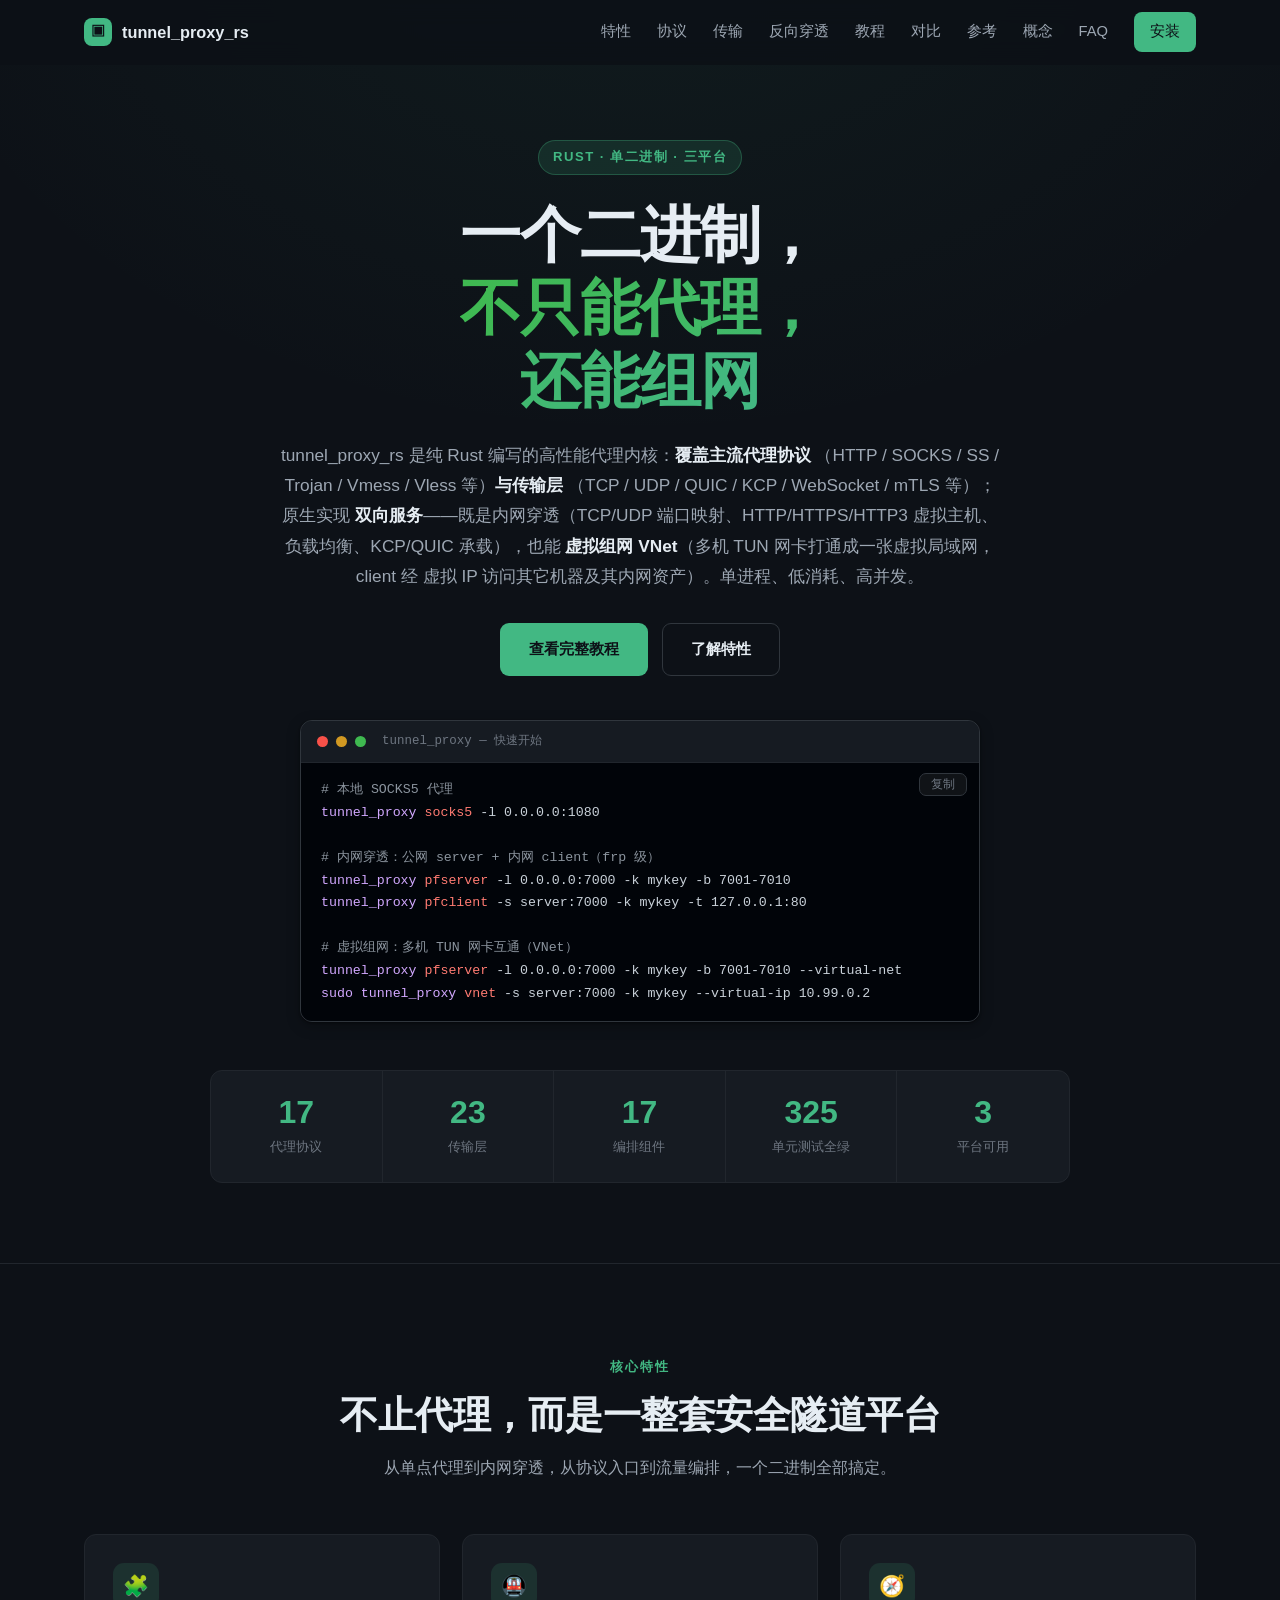
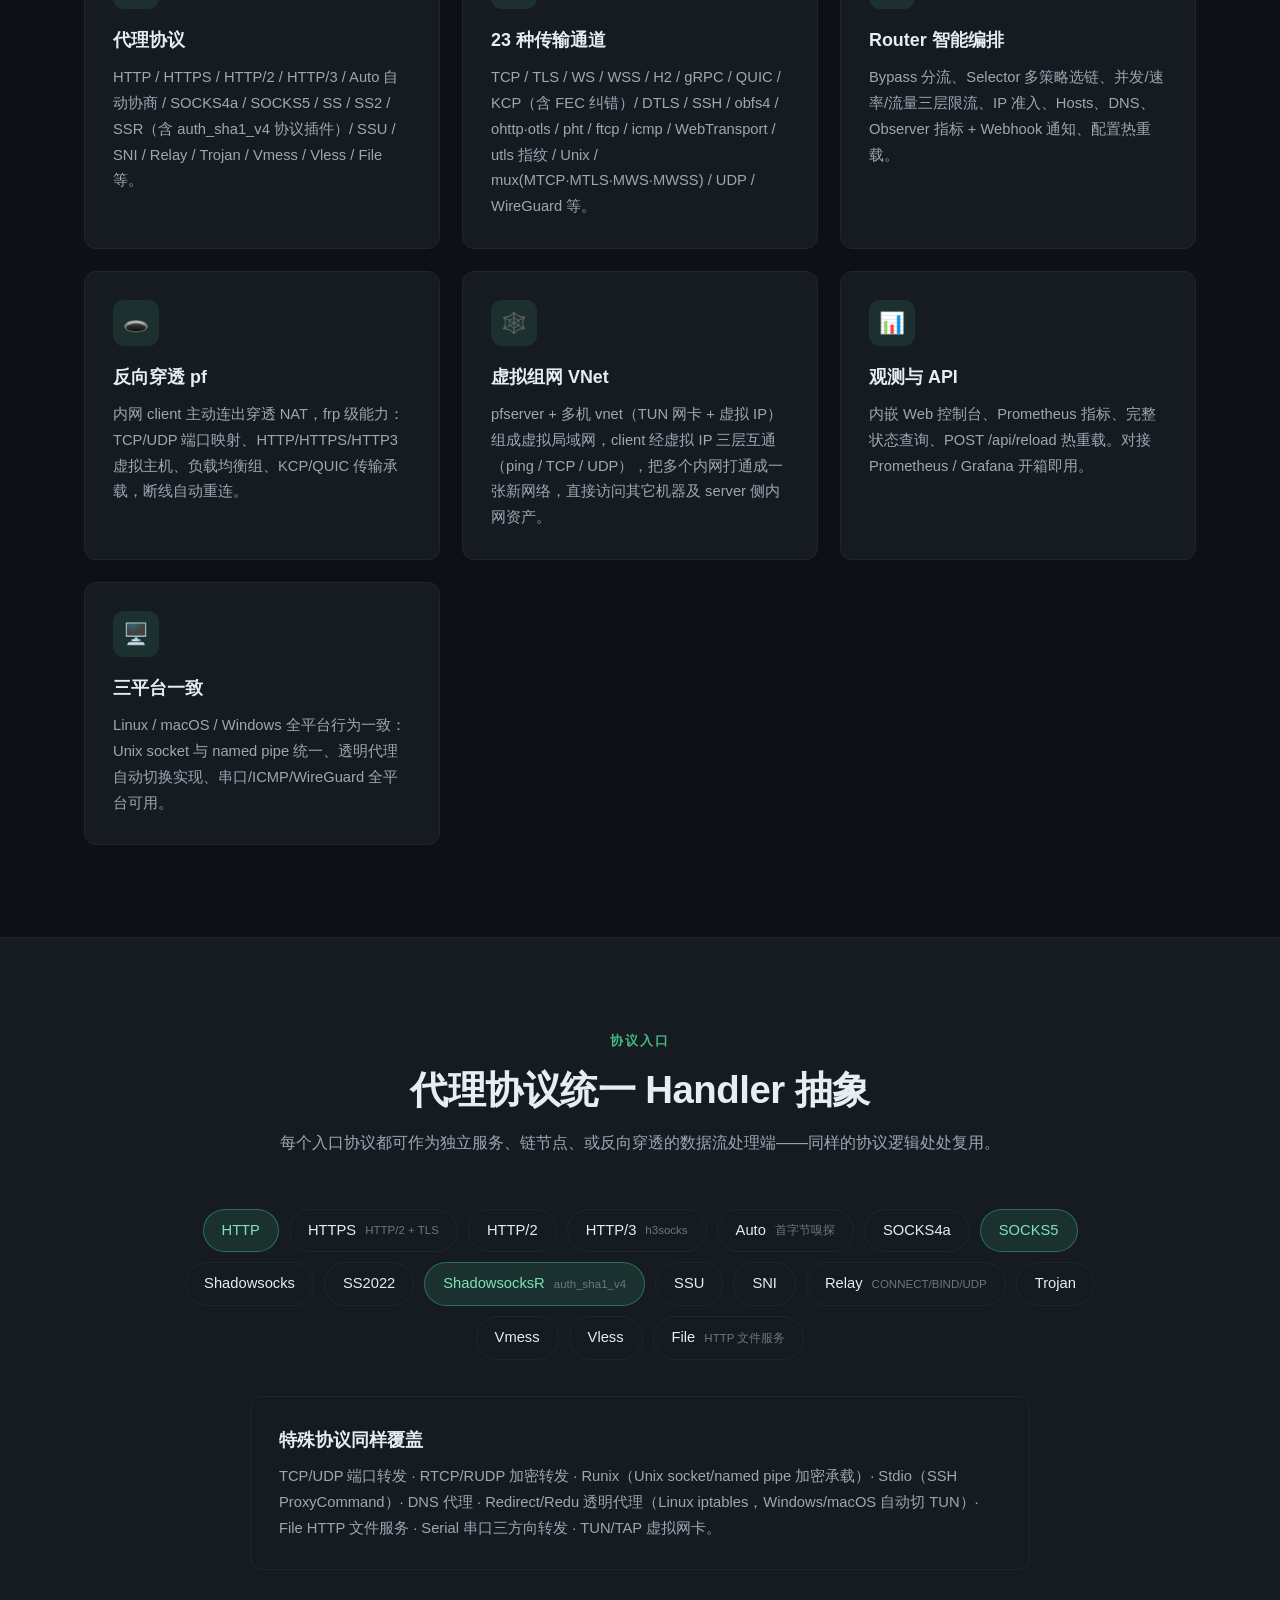
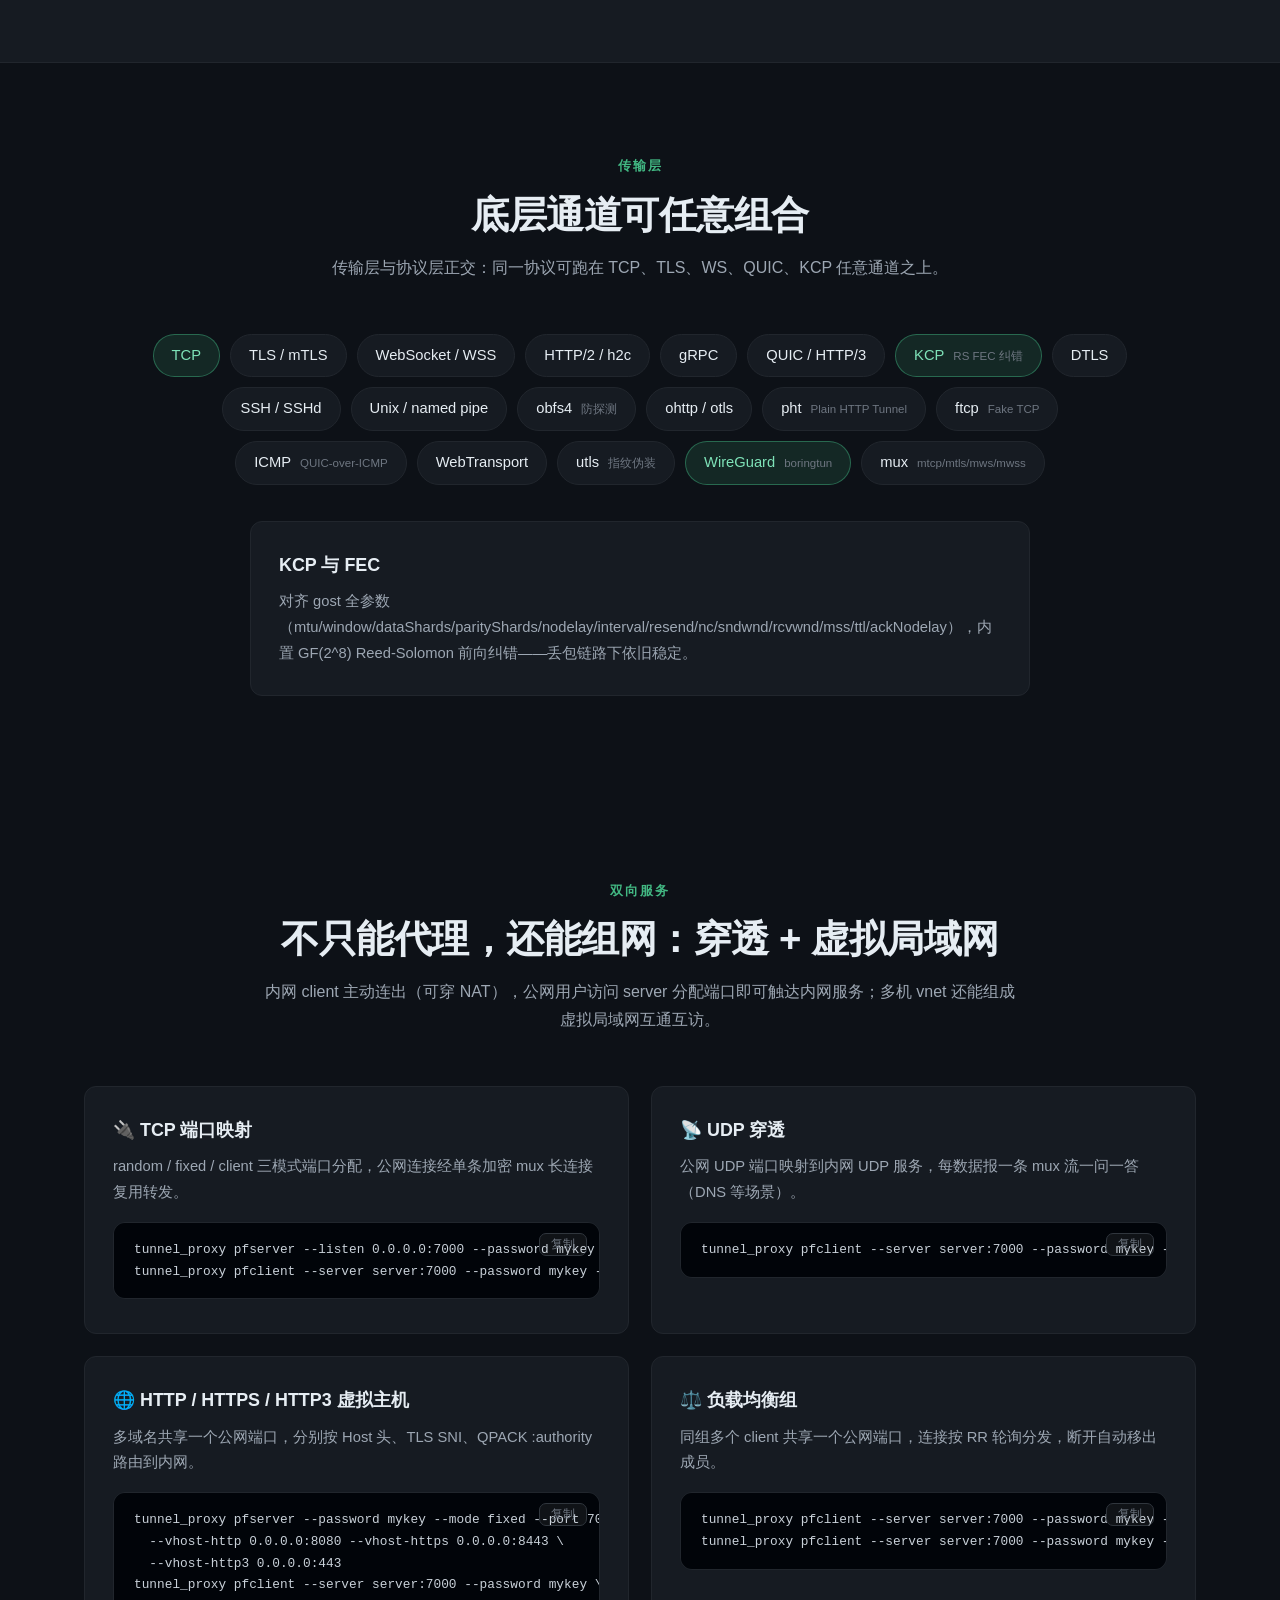
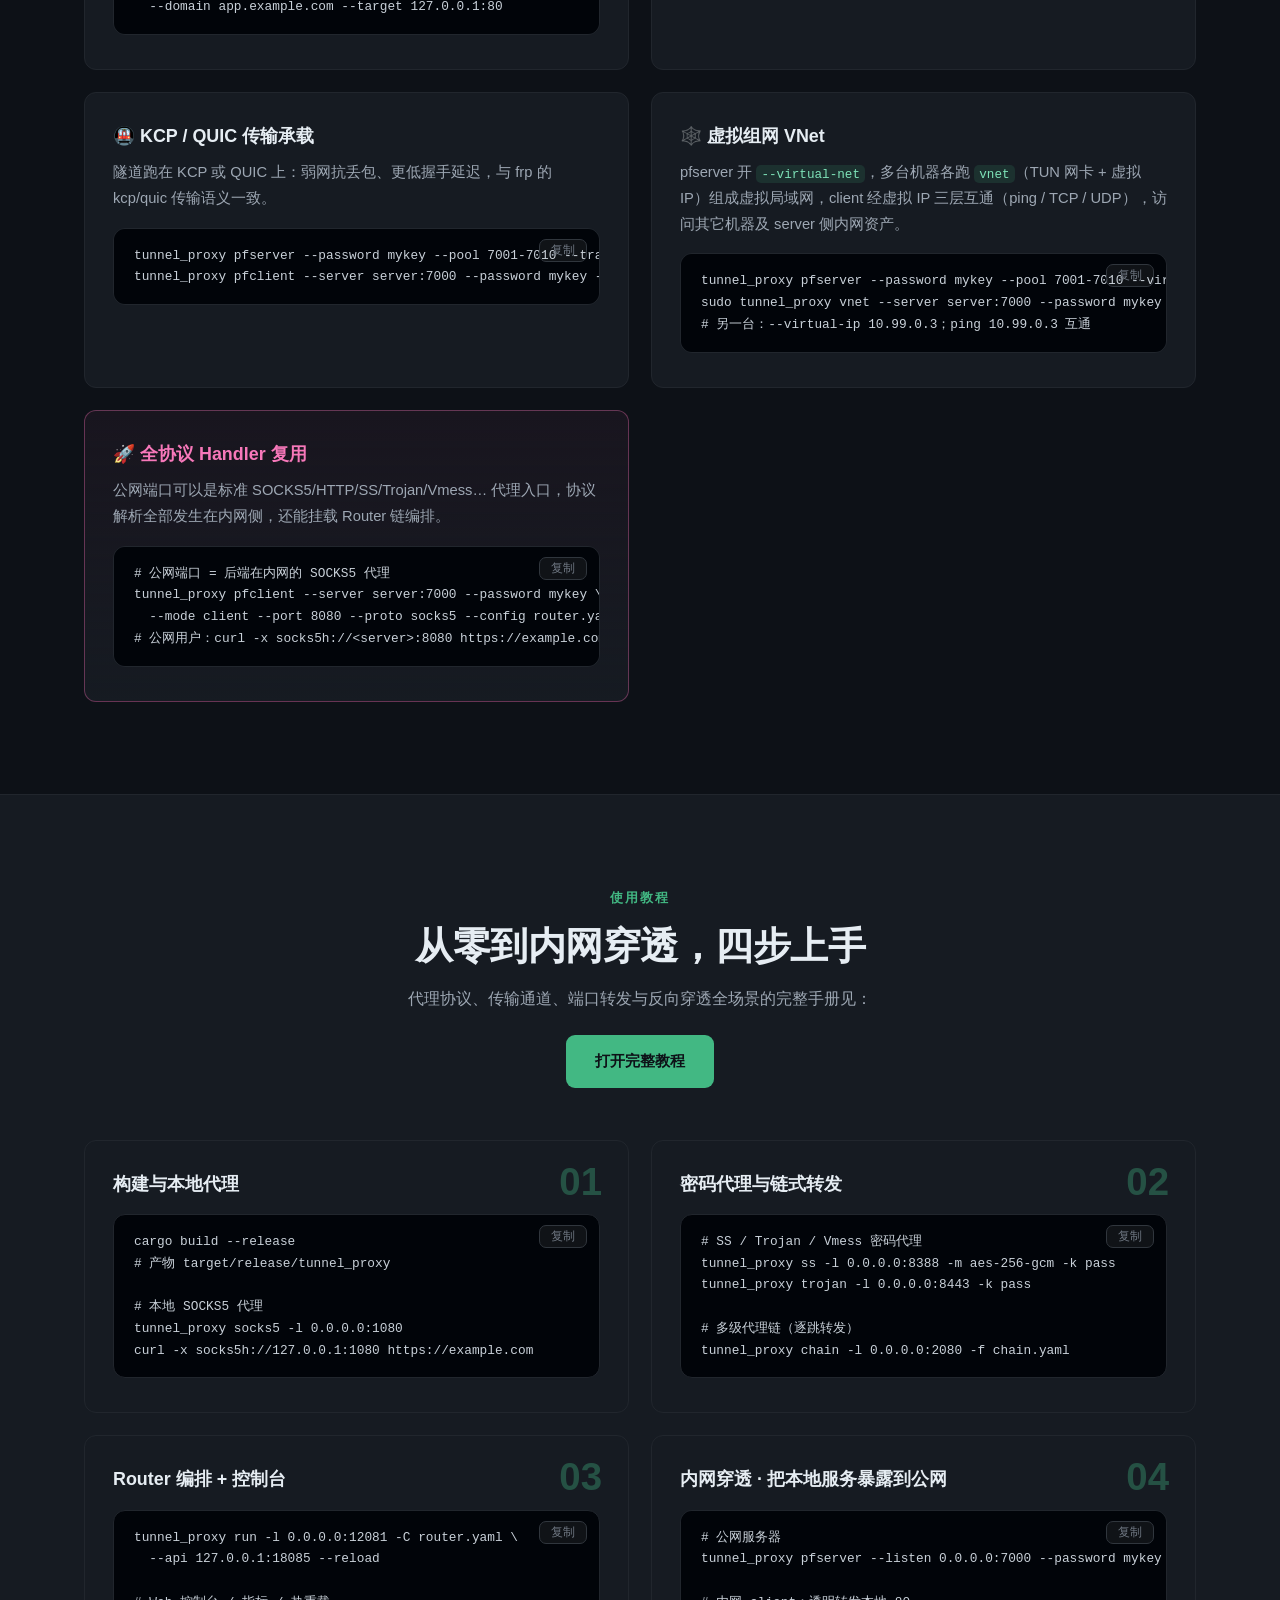
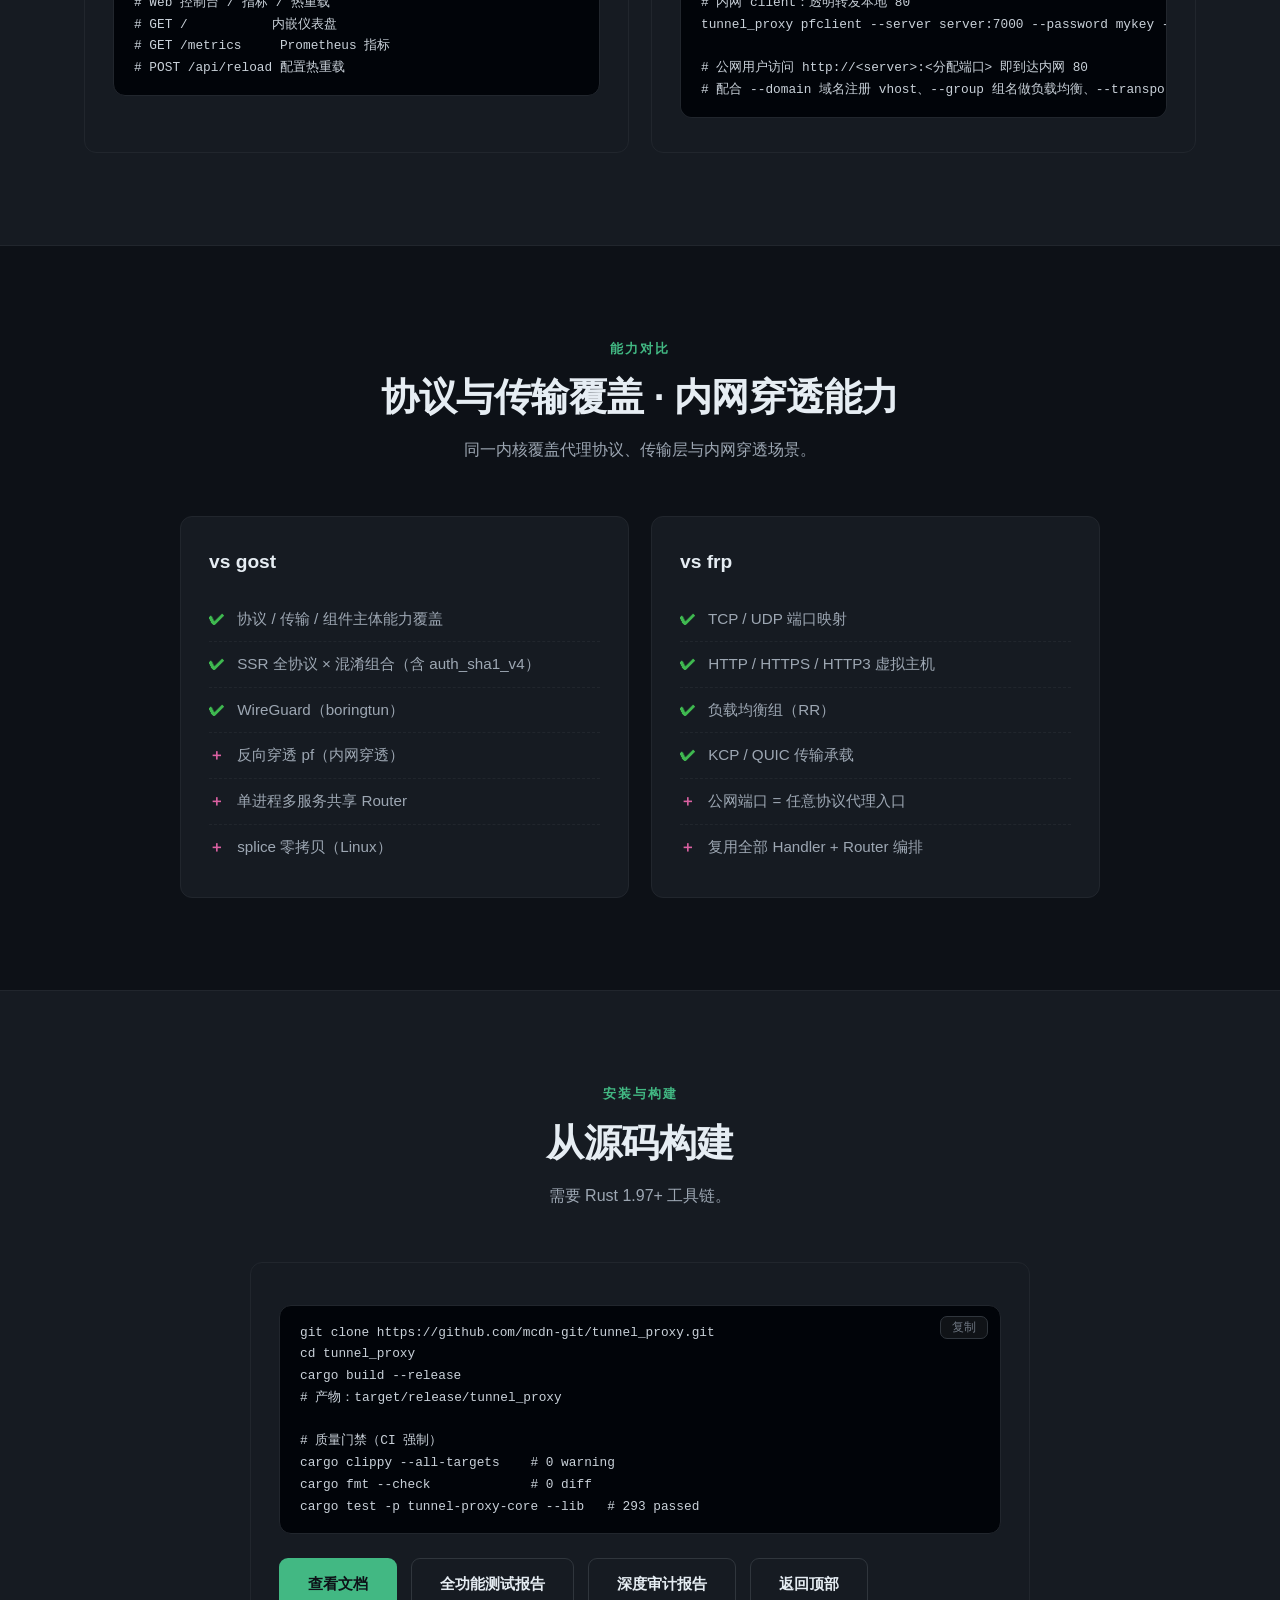
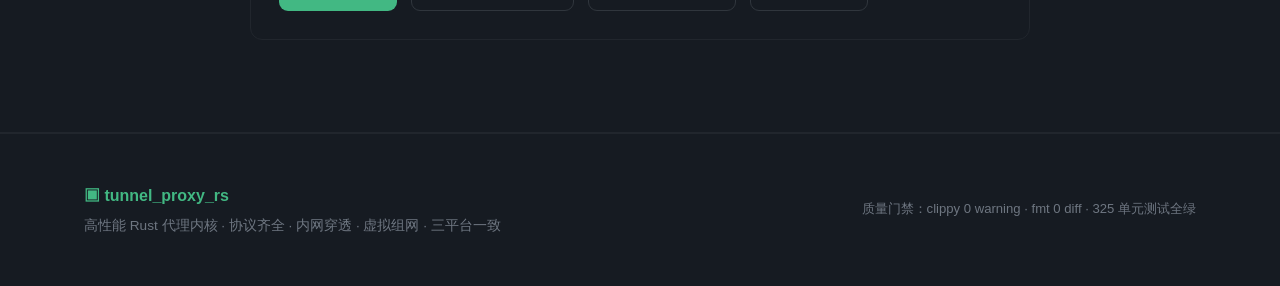
==== commit 2724da8e: "up" ====
--- a/index.html
+++ b/index.html
@@ -370,8 +370,8 @@
       <p class="section-desc">需要 Rust 1.97+ 工具链。</p>
     </div>
     <div class="install-box card">
-      <pre><code>git clone https://gitcode.com/Mosi45-git/tunnel_proxy_rs.git
-cd tunnel_proxy_rs
+      <pre><code>git clone https://github.com/mcdn-git/tunnel_proxy.git
+cd tunnel_proxy
 cargo build --release
 # 产物：target/release/tunnel_proxy
 
